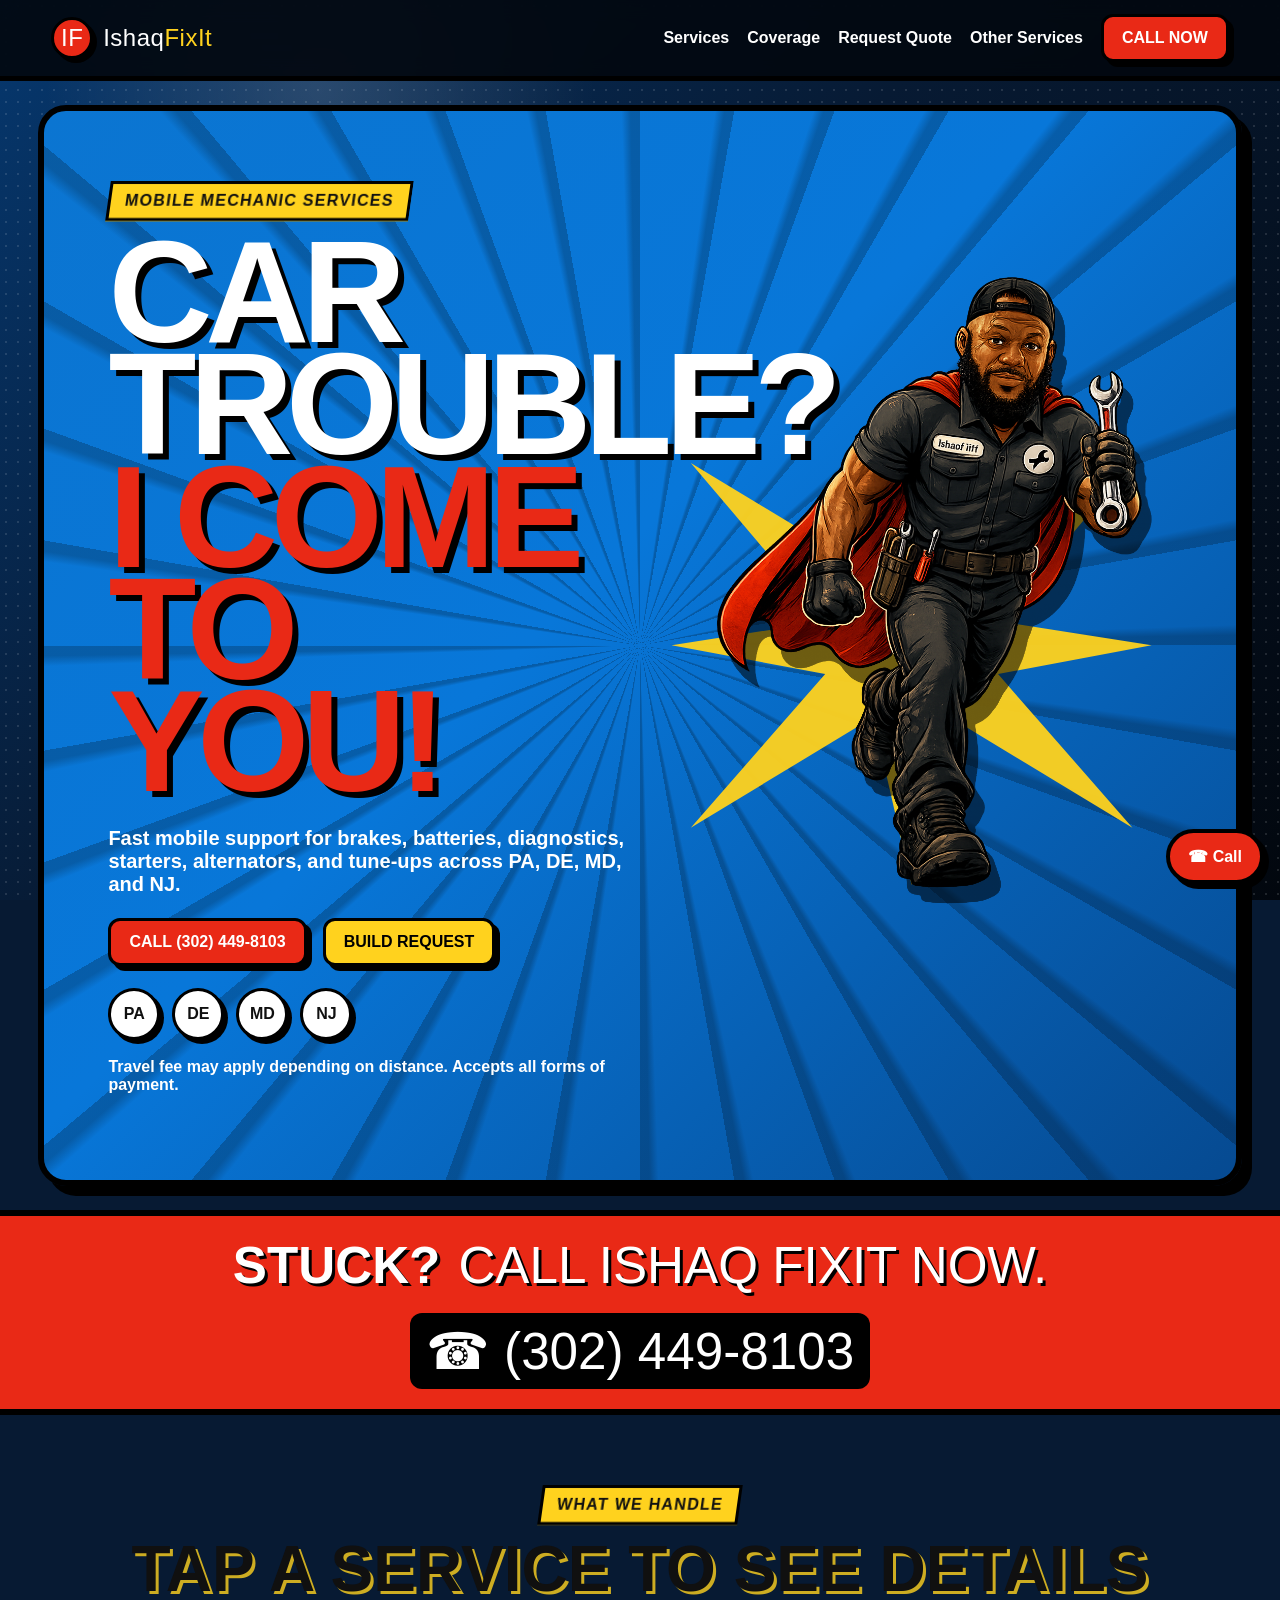
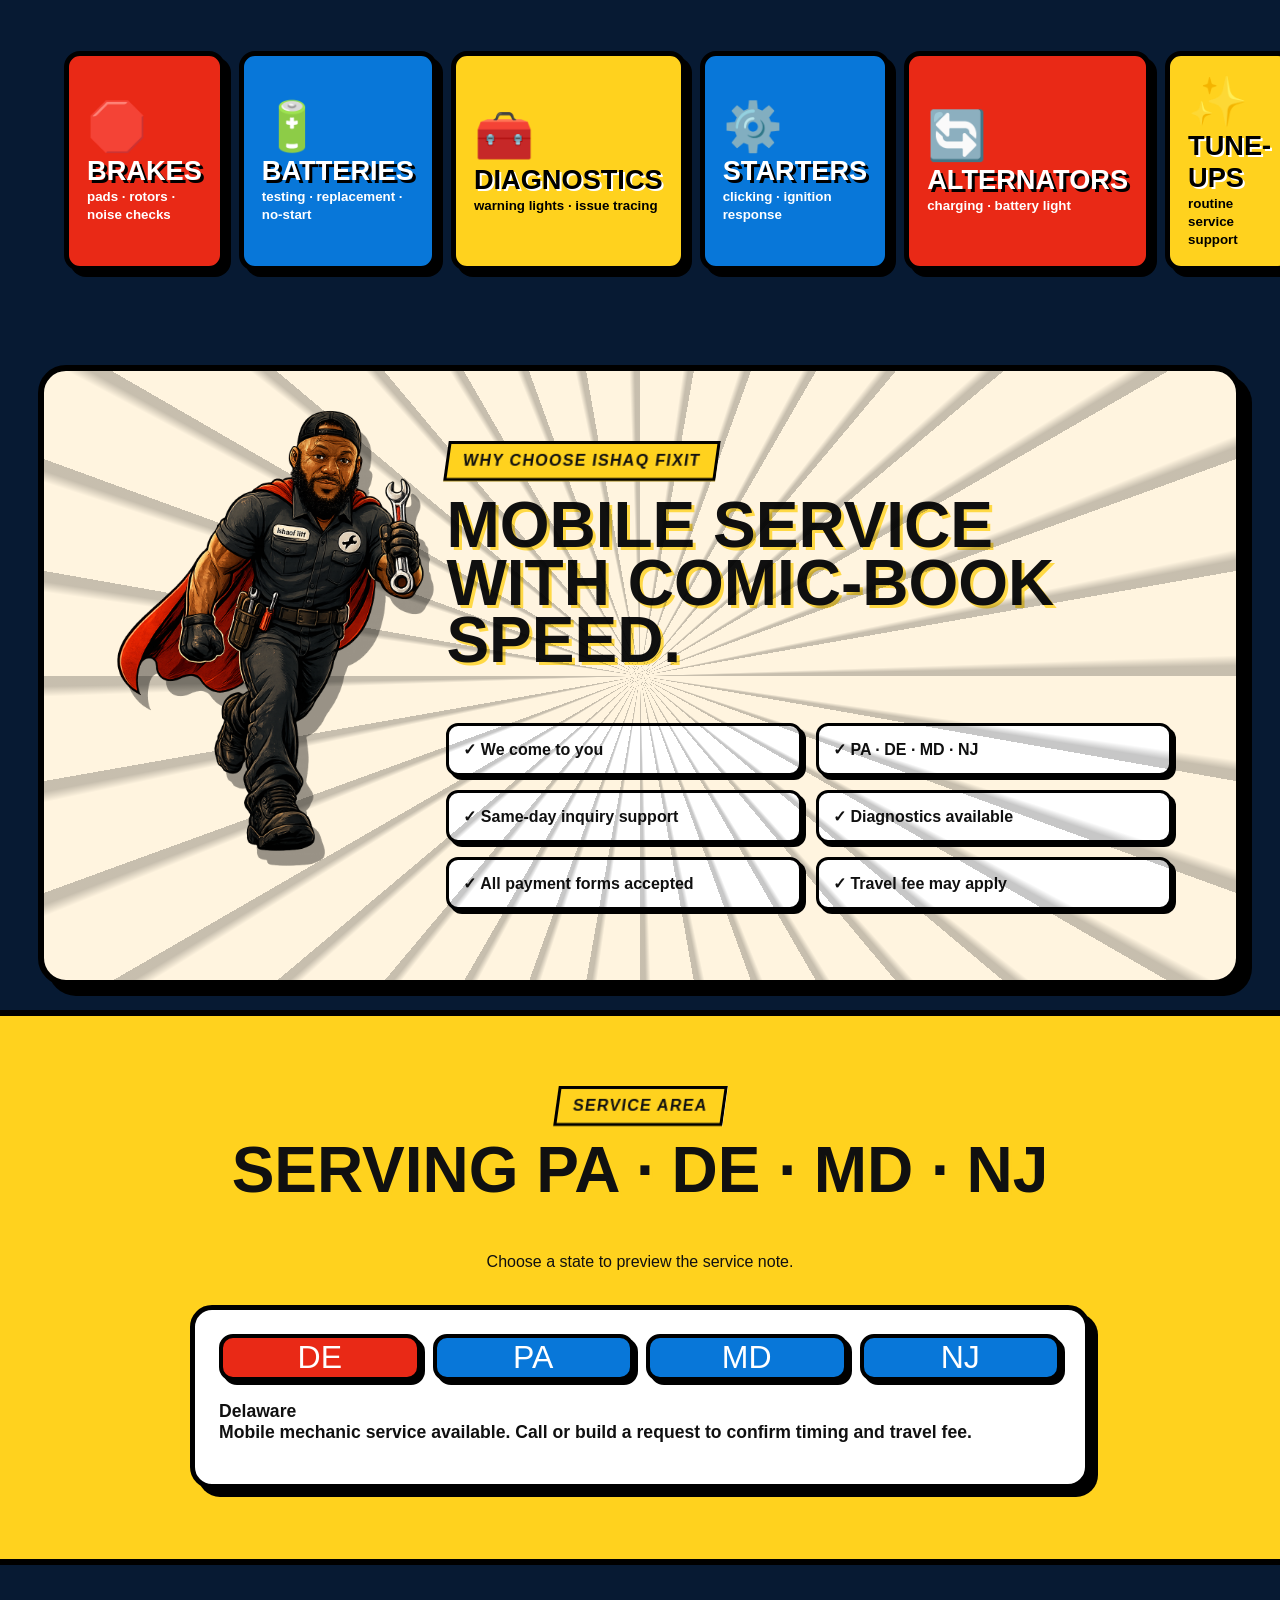
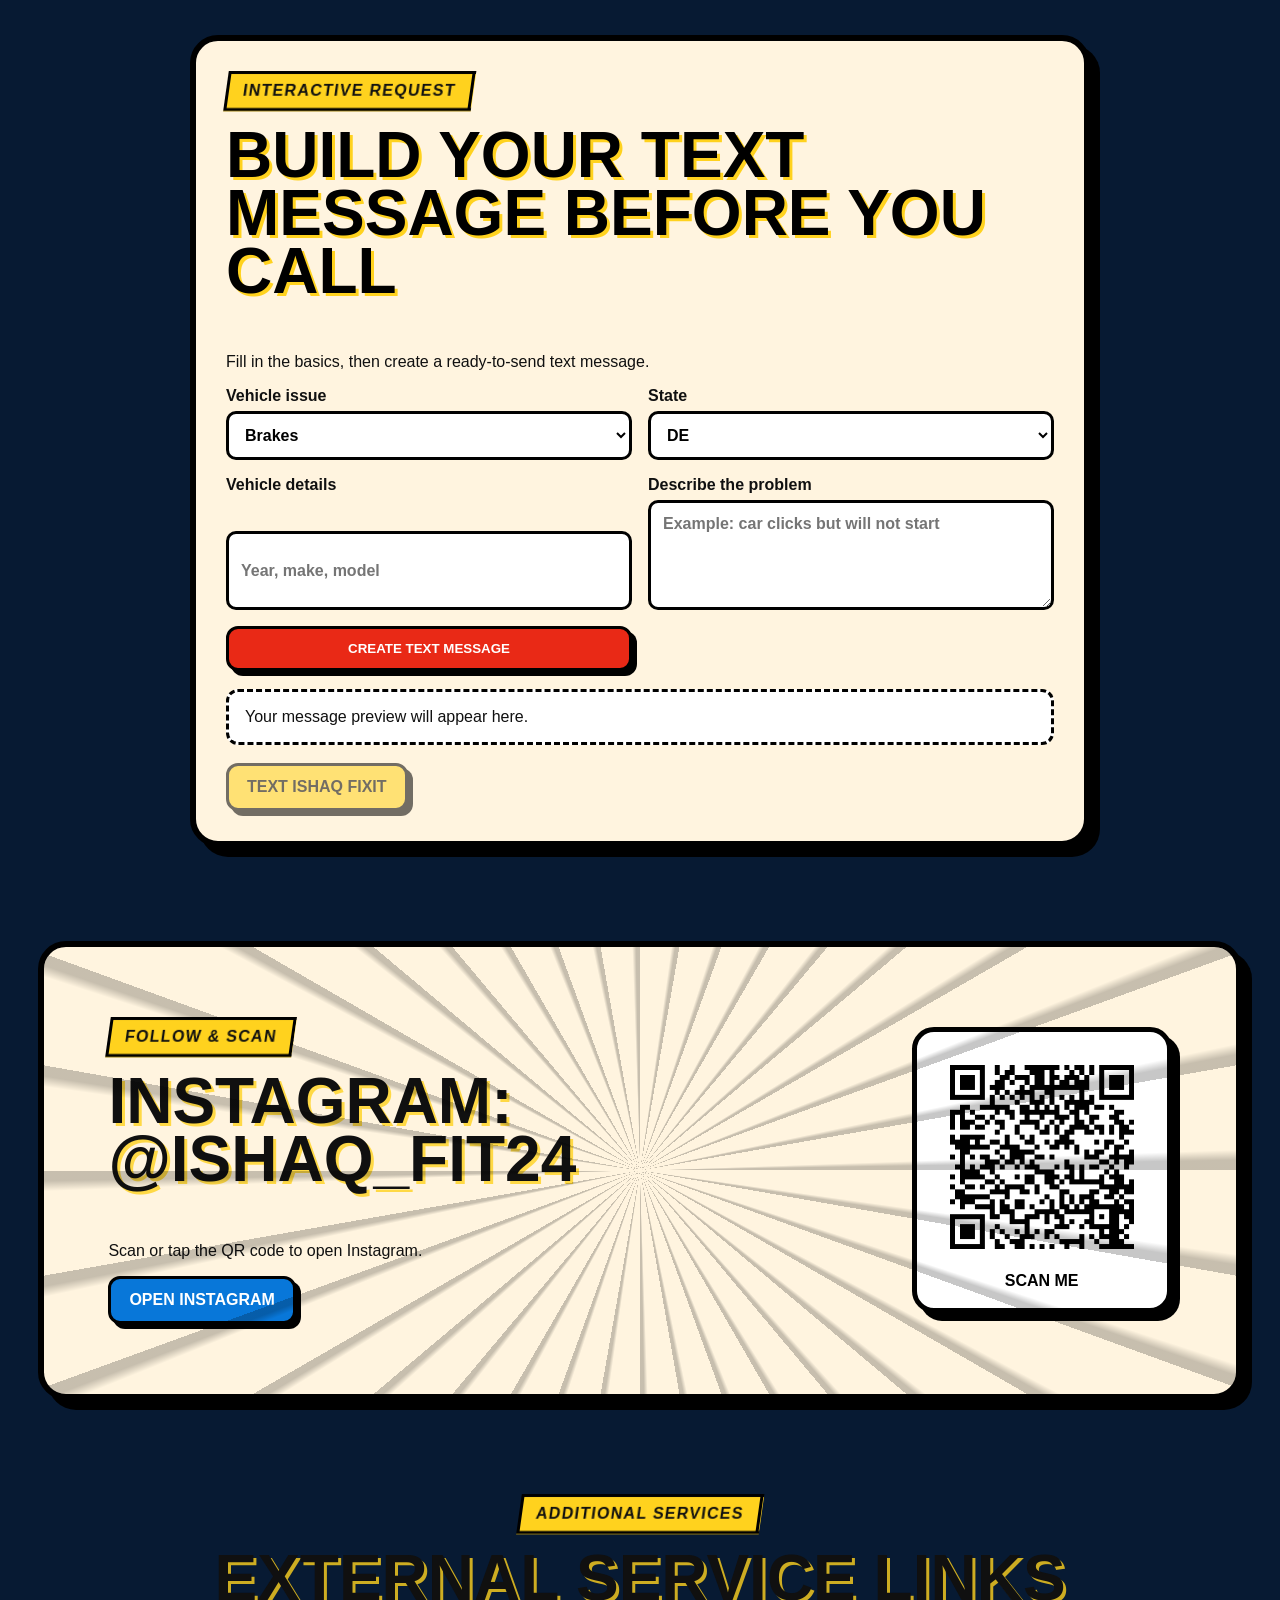
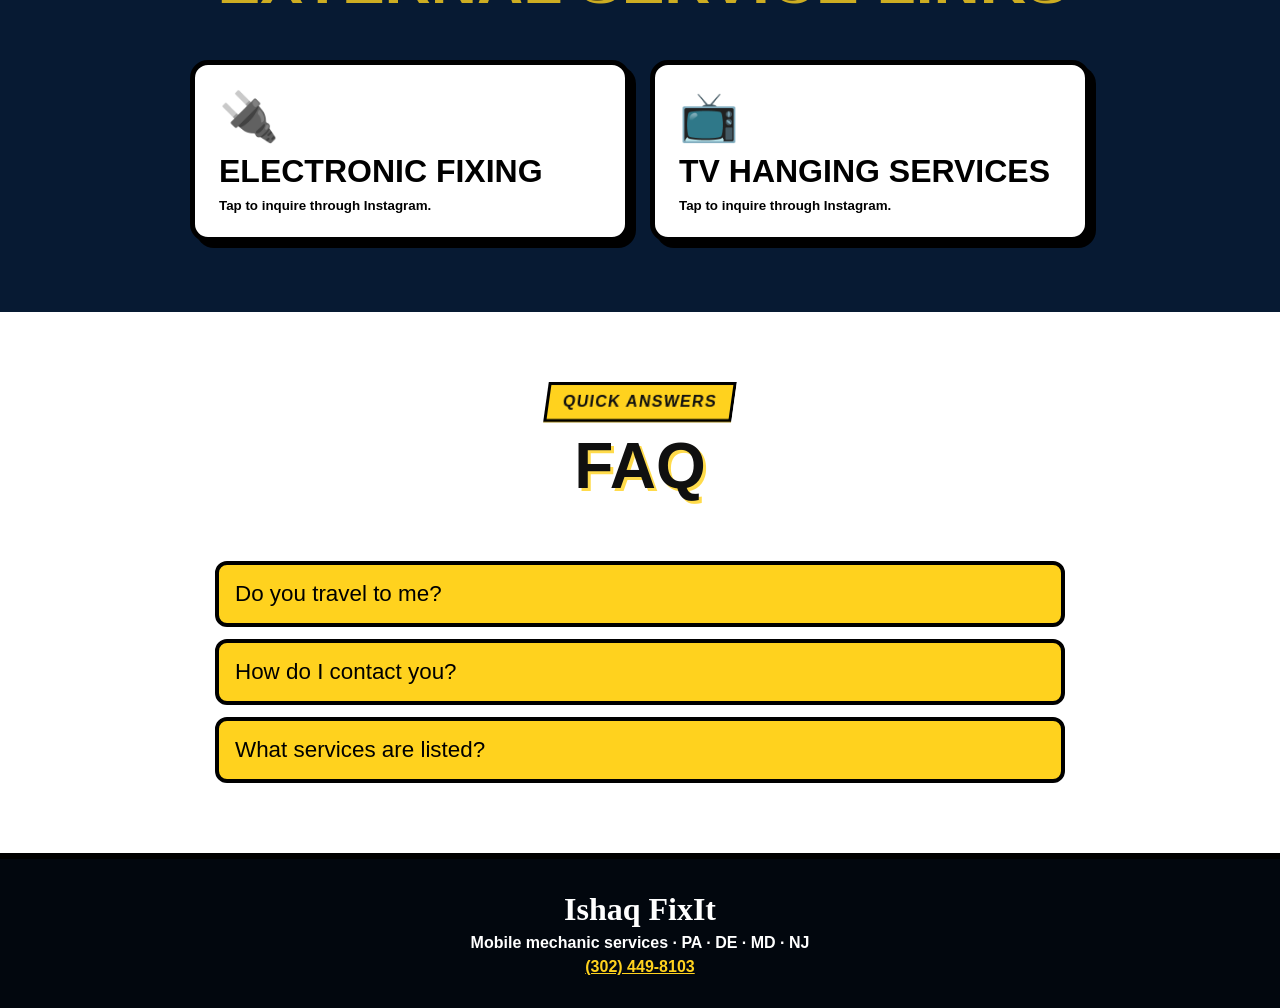
==== index.html @ b90e4194 "Add website files" ====
<!DOCTYPE html>
<html lang="en">
<head>
  <meta charset="UTF-8" />
  <meta name="viewport" content="width=device-width, initial-scale=1.0" />
  <title>Ishaq FixIt | Mobile Mechanic Services</title>
  <meta name="description" content="Ishaq FixIt mobile mechanic services for brakes, batteries, diagnostics, starters, alternators, and tune-ups across PA, DE, MD, and NJ." />
  <link rel="stylesheet" href="styles.css" />
</head>
<body>
  <header class="site-header">
    <a class="brand" href="#home" aria-label="Ishaq FixIt home">
      <span class="brand-mark">IF</span>
      <span>Ishaq<span>FixIt</span></span>
    </a>
    <button class="menu-toggle" aria-label="Open menu" aria-expanded="false">☰</button>
    <nav class="site-nav" aria-label="Primary navigation">
      <a href="#services">Services</a>
      <a href="#coverage">Coverage</a>
      <a href="#request">Request Quote</a>
      <a href="#other-services">Other Services</a>
      <a class="nav-call" href="tel:+13024498103">Call Now</a>
    </nav>
  </header>

  <main id="home">
    <section class="hero section-pop">
      <div class="hero-copy">
        <p class="eyebrow">Mobile Mechanic Services</p>
        <h1><span>Car Trouble?</span><strong>I Come To You!</strong></h1>
        <p class="hero-text">Fast mobile support for brakes, batteries, diagnostics, starters, alternators, and tune-ups across PA, DE, MD, and NJ.</p>
        <div class="hero-actions">
          <a class="btn btn-red" href="tel:+13024498103">Call (302) 449-8103</a>
          <a class="btn btn-yellow" href="#request">Build Request</a>
        </div>
        <div class="hero-tags" aria-label="Service states">
          <span>PA</span><span>DE</span><span>MD</span><span>NJ</span>
        </div>
        <p class="fine-print">Travel fee may apply depending on distance. Accepts all forms of payment.</p>
      </div>
      <div class="hero-art" aria-label="Comic style mobile mechanic character">
        <div class="burst"></div>
        <img src="assets/character.png" alt="Comic style mobile mechanic character holding a wrench" />
      </div>
    </section>

    <section class="emergency-strip" aria-label="Emergency contact">
      <strong>Stuck?</strong>
      <span>Call Ishaq FixIt now.</span>
      <a href="tel:+13024498103">☎ (302) 449-8103</a>
    </section>

    <section id="services" class="section services-section">
      <div class="section-heading">
        <p class="eyebrow">What we handle</p>
        <h2>Tap a service to see details</h2>
      </div>
      <div class="service-grid">
        <button class="service-card red" data-service="Brakes"><span>🛑</span><strong>Brakes</strong><small>pads · rotors · noise checks</small></button>
        <button class="service-card blue" data-service="Batteries"><span>🔋</span><strong>Batteries</strong><small>testing · replacement · no-start</small></button>
        <button class="service-card yellow" data-service="Diagnostics"><span>🧰</span><strong>Diagnostics</strong><small>warning lights · issue tracing</small></button>
        <button class="service-card blue" data-service="Starters"><span>⚙️</span><strong>Starters</strong><small>clicking · ignition response</small></button>
        <button class="service-card red" data-service="Alternators"><span>🔄</span><strong>Alternators</strong><small>charging · battery light</small></button>
        <button class="service-card yellow" data-service="Tune-ups"><span>✨</span><strong>Tune-Ups</strong><small>routine service support</small></button>
      </div>
    </section>

    <section class="why section-pop">
      <img src="assets/character.png" alt="Ishaq FixIt superhero mechanic" />
      <div>
        <p class="eyebrow">Why choose Ishaq FixIt</p>
        <h2>Mobile service with comic-book speed.</h2>
        <div class="benefit-grid">
          <span>✓ We come to you</span>
          <span>✓ PA · DE · MD · NJ</span>
          <span>✓ Same-day inquiry support</span>
          <span>✓ Diagnostics available</span>
          <span>✓ All payment forms accepted</span>
          <span>✓ Travel fee may apply</span>
        </div>
      </div>
    </section>

    <section id="coverage" class="section coverage-section">
      <div class="section-heading">
        <p class="eyebrow">Service area</p>
        <h2>Serving PA · DE · MD · NJ</h2>
        <p>Choose a state to preview the service note.</p>
      </div>
      <div class="state-panel">
        <div class="state-buttons" role="tablist" aria-label="Service state selector">
          <button class="state-btn active" data-state="DE">DE</button>
          <button class="state-btn" data-state="PA">PA</button>
          <button class="state-btn" data-state="MD">MD</button>
          <button class="state-btn" data-state="NJ">NJ</button>
        </div>
        <div class="state-note" aria-live="polite">
          <strong>Delaware</strong>
          <p>Mobile mechanic service available. Call or build a request to confirm timing and travel fee.</p>
        </div>
      </div>
    </section>

    <section id="request" class="section request-section">
      <div class="request-card">
        <div>
          <p class="eyebrow">Interactive request</p>
          <h2>Build your text message before you call</h2>
          <p>Fill in the basics, then create a ready-to-send text message.</p>
        </div>
        <form id="requestForm">
          <label>Vehicle issue
            <select id="issue">
              <option>Brakes</option><option>Battery</option><option>Diagnostics</option><option>Starter</option><option>Alternator</option><option>Tune-up</option><option>Other</option>
            </select>
          </label>
          <label>State
            <select id="state"><option>DE</option><option>PA</option><option>MD</option><option>NJ</option></select>
          </label>
          <label>Vehicle details
            <input id="vehicle" placeholder="Year, make, model" />
          </label>
          <label>Describe the problem
            <textarea id="problem" placeholder="Example: car clicks but will not start"></textarea>
          </label>
          <button class="btn btn-red" type="submit">Create Text Message</button>
        </form>
        <div class="message-preview" id="messagePreview">Your message preview will appear here.</div>
        <a class="btn btn-yellow disabled" id="smsLink" href="#" aria-disabled="true">Text Ishaq FixIt</a>
      </div>
    </section>

    <section class="qr-section section-pop">
      <div>
        <p class="eyebrow">Follow & scan</p>
        <h2>Instagram: @ishaq_fit24</h2>
        <p>Scan or tap the QR code to open Instagram.</p>
        <a class="btn btn-blue" href="https://www.instagram.com/ishaq_fit24/" target="_blank" rel="noopener">Open Instagram</a>
      </div>
      <a class="qr-card" href="https://www.instagram.com/ishaq_fit24/" target="_blank" rel="noopener" aria-label="Open Ishaq FixIt Instagram">
        <img src="assets/instagram-qr.png" alt="QR code linking to Instagram @ishaq_fit24" />
        <strong>SCAN ME</strong>
      </a>
    </section>

    <section id="other-services" class="section other-section">
      <div class="section-heading">
        <p class="eyebrow">Additional services</p>
        <h2>External service links</h2>
      </div>
      <div class="other-grid">
        <a href="https://www.instagram.com/ishaq_fit24/" target="_blank" rel="noopener"><span>🔌</span><strong>Electronic Fixing</strong><small>Tap to inquire through Instagram.</small></a>
        <a href="https://www.instagram.com/ishaq_fit24/" target="_blank" rel="noopener"><span>📺</span><strong>TV Hanging Services</strong><small>Tap to inquire through Instagram.</small></a>
      </div>
    </section>

    <section class="section faq-section">
      <div class="section-heading"><p class="eyebrow">Quick answers</p><h2>FAQ</h2></div>
      <div class="faq-list">
        <button class="faq-q">Do you travel to me?</button><div class="faq-a">Yes. Mobile service is available for PA, DE, MD, and NJ. Travel fees may apply.</div>
        <button class="faq-q">How do I contact you?</button><div class="faq-a">Call or text <a href="tel:+13024498103">(302) 449-8103</a>, or scan the QR code for Instagram.</div>
        <button class="faq-q">What services are listed?</button><div class="faq-a">Brakes, batteries, diagnostics, starters, alternators, and tune-ups.</div>
      </div>
    </section>
  </main>

  <footer class="site-footer">
    <strong>Ishaq FixIt</strong>
    <span>Mobile mechanic services · PA · DE · MD · NJ</span>
    <a href="tel:+13024498103">(302) 449-8103</a>
  </footer>

  <dialog id="serviceDialog">
    <button class="dialog-close" aria-label="Close service details">×</button>
    <h3 id="dialogTitle">Service</h3>
    <p id="dialogText"></p>
    <a class="btn btn-red" href="tel:+13024498103">Call for Service</a>
  </dialog>

  <a class="floating-call" href="tel:+13024498103" aria-label="Call Ishaq FixIt">☎ Call</a>
  <script src="script.js"></script>
</body>
</html>
---- styles.css ----
:root{--red:#e92916;--yellow:#ffd21e;--blue:#0877d9;--navy:#071a33;--ink:#101010;--cream:#fff4df;--white:#fff}*{box-sizing:border-box}html{scroll-behavior:smooth}body{margin:0;font-family:Impact,Haettenschweiler,'Arial Narrow Bold',Arial,sans-serif;background:var(--navy);color:var(--ink);overflow-x:hidden}body::before{content:"";position:fixed;inset:0;z-index:-2;background:radial-gradient(circle at 25% 10%,rgba(255,255,255,.14),transparent 22%),linear-gradient(135deg,#06386f,#071a33 45%,#02070e)}body::after{content:"";position:fixed;inset:0;z-index:-1;opacity:.12;background-image:radial-gradient(#fff 1px,transparent 1px);background-size:12px 12px}.site-header{position:sticky;top:0;z-index:20;display:flex;align-items:center;justify-content:space-between;padding:14px clamp(16px,4vw,60px);background:rgba(3,8,16,.92);backdrop-filter:blur(10px);border-bottom:5px solid #000}.brand{display:flex;align-items:center;gap:10px;color:#fff;text-decoration:none;font-size:1.5rem;letter-spacing:.5px}.brand span span{color:var(--yellow)}.brand-mark{display:grid;place-items:center;width:42px;height:42px;background:var(--red);border:3px solid #000;border-radius:50%;box-shadow:4px 4px 0 #000}.site-nav{display:flex;align-items:center;gap:18px}.site-nav a{color:#fff;text-decoration:none;font-family:Arial,sans-serif;font-weight:800}.nav-call,.btn{display:inline-flex;align-items:center;justify-content:center;border:3px solid #000;box-shadow:5px 5px 0 #000;border-radius:12px;padding:12px 18px;text-decoration:none;font-family:Arial,sans-serif;font-weight:900;text-transform:uppercase;transition:.2s ease;cursor:pointer}.nav-call,.btn-red{background:var(--red);color:#fff}.btn-yellow{background:var(--yellow);color:#000}.btn-blue{background:var(--blue);color:#fff}.btn:hover,.nav-call:hover,.service-card:hover,.other-grid a:hover{transform:translate(-2px,-2px);box-shadow:8px 8px 0 #000}.menu-toggle{display:none;background:var(--yellow);border:3px solid #000;border-radius:8px;font-size:1.6rem}.section,.section-pop{padding:70px clamp(16px,5vw,80px)}.section-pop{margin:24px clamp(12px,3vw,40px);border:6px solid #000;border-radius:28px;box-shadow:10px 10px 0 #000;background:var(--cream);position:relative;overflow:hidden}.hero{display:grid;grid-template-columns:minmax(0,1fr) minmax(300px,520px);gap:20px;align-items:center;background:linear-gradient(135deg,#0b75d1 0%,#0877d9 45%,#064a91 100%);min-height:680px}.hero::before,.section-pop::before{content:"";position:absolute;inset:-40%;background:repeating-conic-gradient(from 0deg,#0000 0 8deg,rgba(0,0,0,.22) 9deg 10deg);z-index:0}.hero>*{position:relative;z-index:1}.eyebrow{font-family:Arial,sans-serif;font-weight:900;text-transform:uppercase;letter-spacing:.08em;background:var(--yellow);display:inline-block;padding:8px 14px;border:3px solid #000;transform:skew(-8deg)}h1,h2,h3,p{margin-top:0}h1{font-size:clamp(4rem,12vw,9rem);line-height:.78;color:#fff;text-shadow:6px 6px 0 #000;letter-spacing:-.05em;text-transform:uppercase;margin-bottom:28px}h1 span{display:block}h1 strong{display:block;color:var(--red)}h2{font-size:clamp(2.2rem,5vw,4.2rem);line-height:.9;text-transform:uppercase;color:#fff;text-shadow:4px 4px 0 #000}.section:not(.request-section) h2,.why h2,.qr-section h2{color:var(--ink);text-shadow:3px 3px 0 rgba(255,210,30,.8)}.hero-text{font-family:Arial,sans-serif;font-size:1.25rem;font-weight:800;max-width:650px;color:#fff}.hero-actions{display:flex;gap:16px;flex-wrap:wrap;margin:22px 0}.hero-tags{display:flex;gap:12px;margin:18px 0}.hero-tags span{background:#fff;border:3px solid #000;border-radius:50%;width:52px;height:52px;display:grid;place-items:center;font-family:Arial,sans-serif;font-weight:900;box-shadow:4px 4px 0 #000}.fine-print{font-family:Arial,sans-serif;font-weight:700;color:#fff}.hero-art{position:relative;display:grid;place-items:center;min-height:580px}.hero-art img{max-width:min(600px,115%);width:100%;filter:drop-shadow(10px 16px 0 rgba(0,0,0,.55));animation:floaty 4s ease-in-out infinite}.burst{position:absolute;width:480px;height:480px;background:var(--yellow);clip-path:polygon(50% 0,58% 35%,96% 12%,68% 45%,100% 50%,68% 56%,96% 88%,58% 65%,50% 100%,42% 65%,4% 88%,32% 56%,0 50%,32% 45%,4% 12%,42% 35%);opacity:.95}.emergency-strip{display:flex;align-items:center;justify-content:center;gap:18px;flex-wrap:wrap;background:var(--red);color:#fff;border-block:6px solid #000;padding:20px;font-size:clamp(1.6rem,4vw,3.5rem);text-transform:uppercase;text-shadow:3px 3px 0 #000}.emergency-strip a{color:#fff;background:#000;padding:8px 16px;border-radius:12px;text-decoration:none}.section-heading{text-align:center;margin-bottom:34px}.section-heading p{font-family:Arial,sans-serif}.service-grid{display:grid;grid-template-columns:repeat(6,1fr);gap:14px}.service-card{min-height:190px;border:5px solid #000;box-shadow:6px 6px 0 #000;border-radius:16px;padding:18px;color:#fff;text-align:left;cursor:pointer;transition:.2s ease;font:inherit}.service-card span{font-size:3rem;display:block}.service-card strong{display:block;font-size:1.7rem;text-transform:uppercase;text-shadow:3px 3px 0 #000}.service-card small{font-family:Arial,sans-serif;font-weight:900}.service-card.red{background:var(--red)}.service-card.blue{background:var(--blue)}.service-card.yellow{background:var(--yellow);color:#000}.service-card.yellow strong{text-shadow:2px 2px 0 #fff}.why{display:grid;grid-template-columns:300px 1fr;align-items:center;gap:38px}.why img{width:100%;filter:drop-shadow(8px 12px 0 rgba(0,0,0,.4));transform:scale(1.25)}.benefit-grid{display:grid;grid-template-columns:repeat(2,1fr);gap:14px;font-family:Arial,sans-serif;font-weight:900}.benefit-grid span{background:#fff;border:3px solid #000;border-radius:12px;padding:14px;box-shadow:4px 4px 0 #000}.coverage-section{background:var(--yellow);border-block:6px solid #000}.state-panel{max-width:900px;margin:auto;background:#fff;border:5px solid #000;border-radius:22px;box-shadow:8px 8px 0 #000;padding:24px}.state-buttons{display:grid;grid-template-columns:repeat(4,1fr);gap:12px}.state-btn{font:inherit;font-size:2rem;border:4px solid #000;border-radius:14px;background:var(--blue);color:#fff;box-shadow:4px 4px 0 #000;cursor:pointer}.state-btn.active{background:var(--red)}.state-note{margin-top:20px;font-family:Arial,sans-serif;font-size:1.1rem;font-weight:800}.request-section{background:#071a33}.request-card{max-width:900px;margin:auto;background:var(--cream);border:6px solid #000;border-radius:28px;box-shadow:10px 10px 0 #000;padding:30px}.request-card h2{color:#000;text-shadow:3px 3px 0 var(--yellow)}form{display:grid;grid-template-columns:1fr 1fr;gap:16px;font-family:Arial,sans-serif;font-weight:900}label{display:grid;gap:6px}input,select,textarea{width:100%;border:3px solid #000;border-radius:10px;padding:12px;font:inherit;background:#fff}textarea{grid-column:1/-1;min-height:110px}.message-preview{font-family:Arial,sans-serif;background:#fff;border:3px dashed #000;border-radius:12px;padding:16px;margin:18px 0;white-space:pre-wrap}.disabled{opacity:.55;pointer-events:none}.qr-section{display:grid;grid-template-columns:1fr 260px;gap:28px;align-items:center}.qr-card{display:grid;place-items:center;gap:8px;background:#fff;border:5px solid #000;border-radius:22px;box-shadow:8px 8px 0 #000;padding:18px;color:#000;text-decoration:none;font-family:Arial,sans-serif;font-weight:900}.qr-card img{width:100%;max-width:220px}.other-grid{display:grid;grid-template-columns:repeat(2,1fr);gap:20px;max-width:900px;margin:auto}.other-grid a{display:grid;gap:8px;background:#fff;color:#000;text-decoration:none;border:5px solid #000;border-radius:18px;box-shadow:6px 6px 0 #000;padding:24px;transition:.2s ease}.other-grid span{font-size:3rem}.other-grid strong{font-size:2rem;text-transform:uppercase}.other-grid small{font-family:Arial,sans-serif;font-weight:900}.faq-section{background:#fff}.faq-list{max-width:850px;margin:auto}.faq-q{width:100%;text-align:left;background:var(--yellow);border:4px solid #000;border-radius:12px;padding:16px;font:inherit;font-size:1.4rem;margin-top:12px;cursor:pointer}.faq-a{display:none;font-family:Arial,sans-serif;font-weight:800;border:3px solid #000;border-top:0;border-radius:0 0 12px 12px;padding:16px;background:#fff}.faq-a.open{display:block}.site-footer{display:grid;gap:6px;text-align:center;background:#02070e;color:#fff;border-top:6px solid #000;padding:32px;font-family:Arial,sans-serif;font-weight:900}.site-footer strong{font-size:2rem;font-family:Impact}.site-footer a{color:var(--yellow)}dialog{border:6px solid #000;border-radius:24px;box-shadow:10px 10px 0 #000;max-width:560px;padding:28px;background:var(--cream)}dialog::backdrop{background:rgba(0,0,0,.7)}.dialog-close{position:absolute;right:12px;top:10px;border:3px solid #000;border-radius:50%;background:var(--red);color:#fff;font-size:1.4rem;font-weight:900;cursor:pointer}.floating-call{position:fixed;right:16px;bottom:16px;z-index:30;background:var(--red);color:#fff;text-decoration:none;border:4px solid #000;border-radius:999px;box-shadow:5px 5px 0 #000;padding:14px 18px;font-family:Arial,sans-serif;font-weight:900}@keyframes floaty{0%,100%{transform:translateY(0)}50%{transform:translateY(-14px)}}@media(max-width:980px){.menu-toggle{display:block}.site-nav{position:absolute;left:0;right:0;top:74px;display:none;flex-direction:column;background:#02070e;padding:20px;border-bottom:5px solid #000}.site-nav.open{display:flex}.hero,.why,.qr-section{grid-template-columns:1fr}.hero{min-height:auto}.hero-art{min-height:420px}.service-grid{grid-template-columns:repeat(2,1fr)}.why img{max-width:260px;margin:auto;transform:none}.benefit-grid,form,.other-grid{grid-template-columns:1fr}.state-buttons{grid-template-columns:repeat(2,1fr)}}@media(max-width:560px){h1{font-size:4rem}.service-grid{grid-template-columns:1fr}.section,.section-pop{padding:44px 16px}.section-pop{margin:14px}.hero-art{min-height:320px}.emergency-strip{font-size:1.5rem}.qr-card{max-width:260px;margin:auto}}
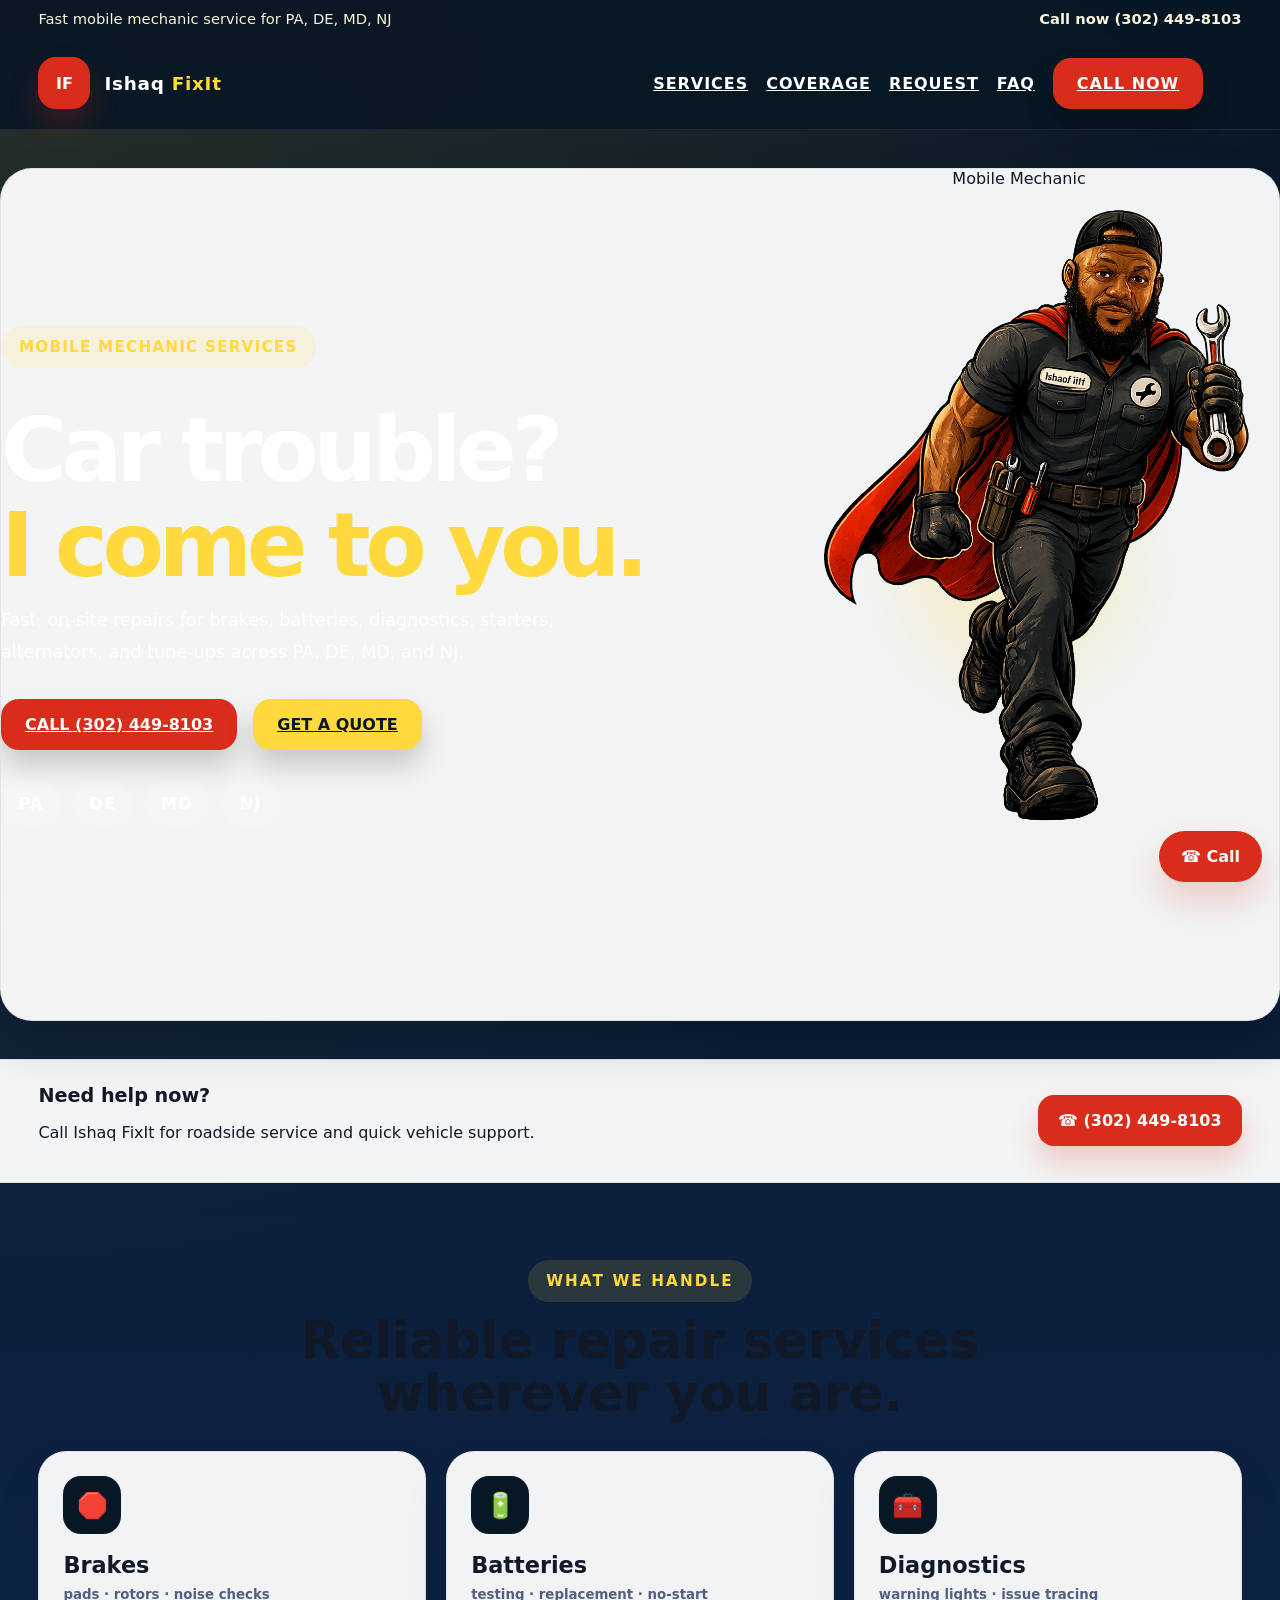
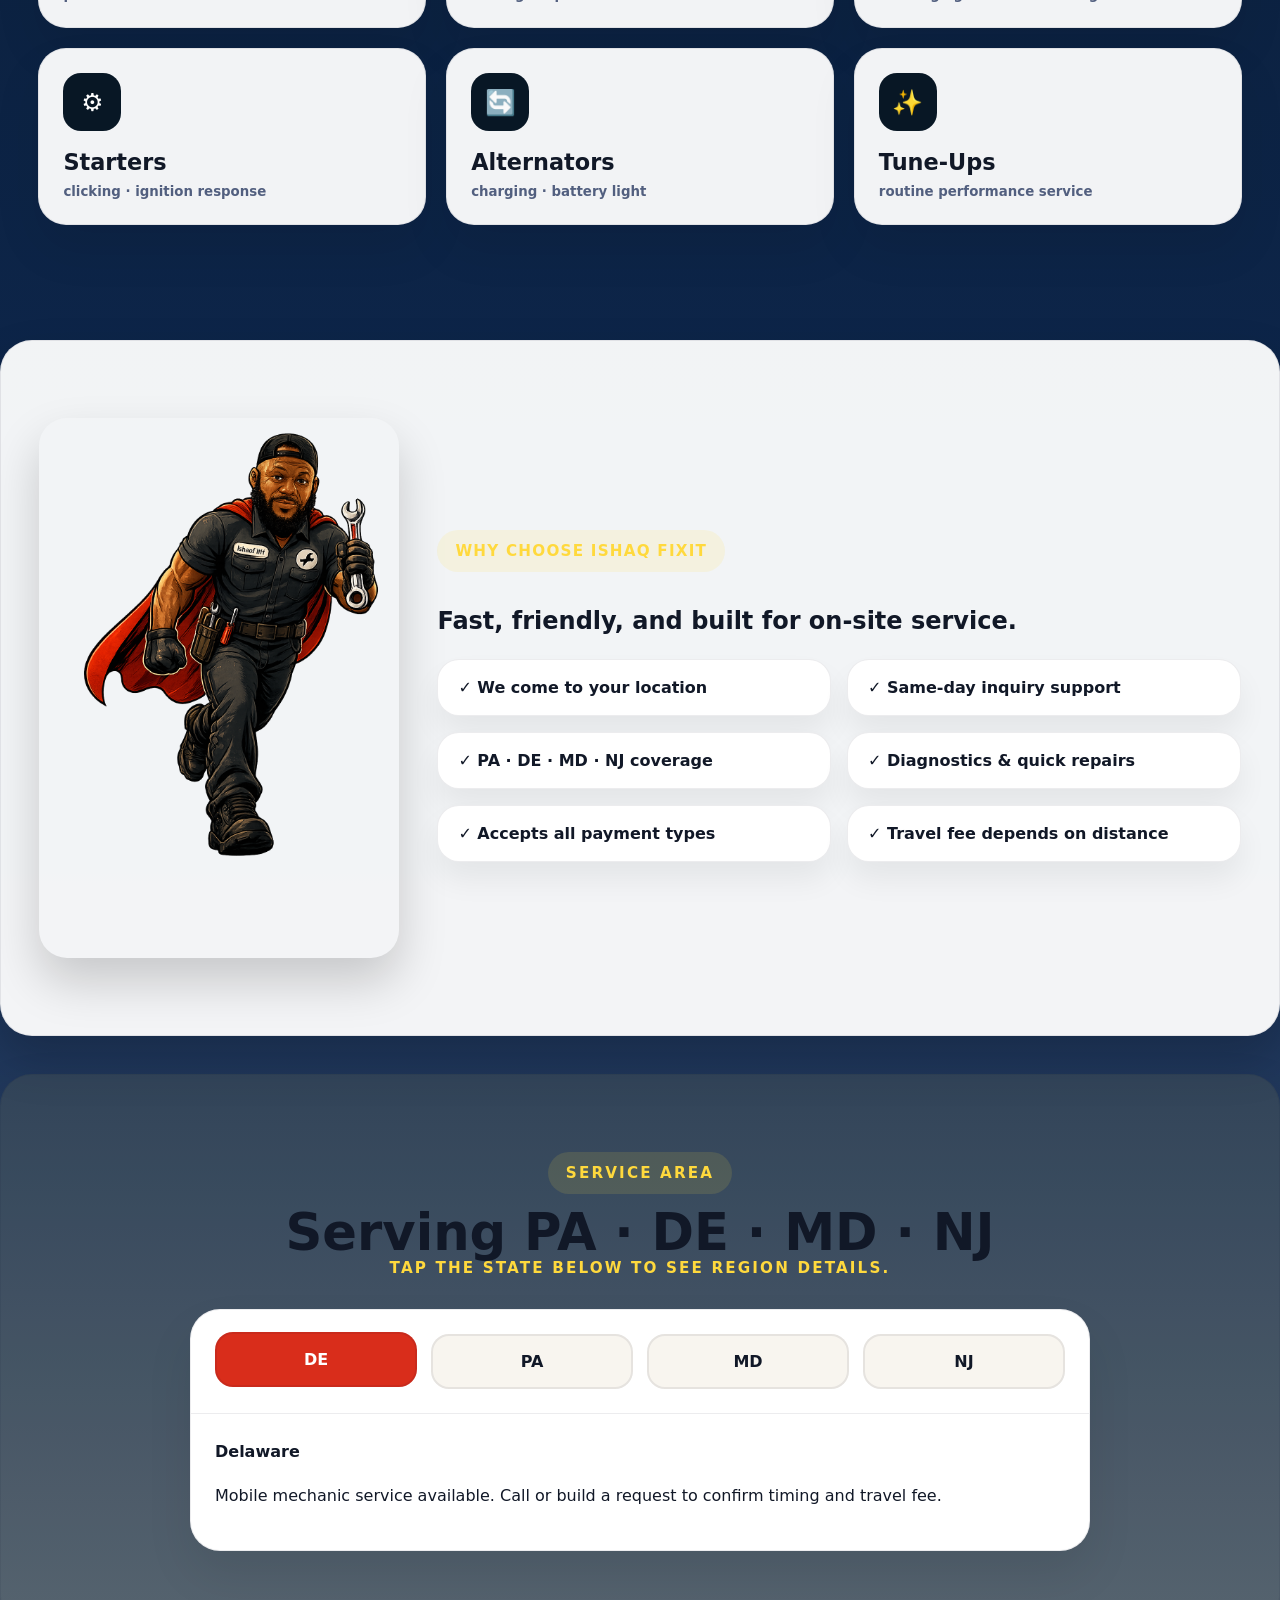
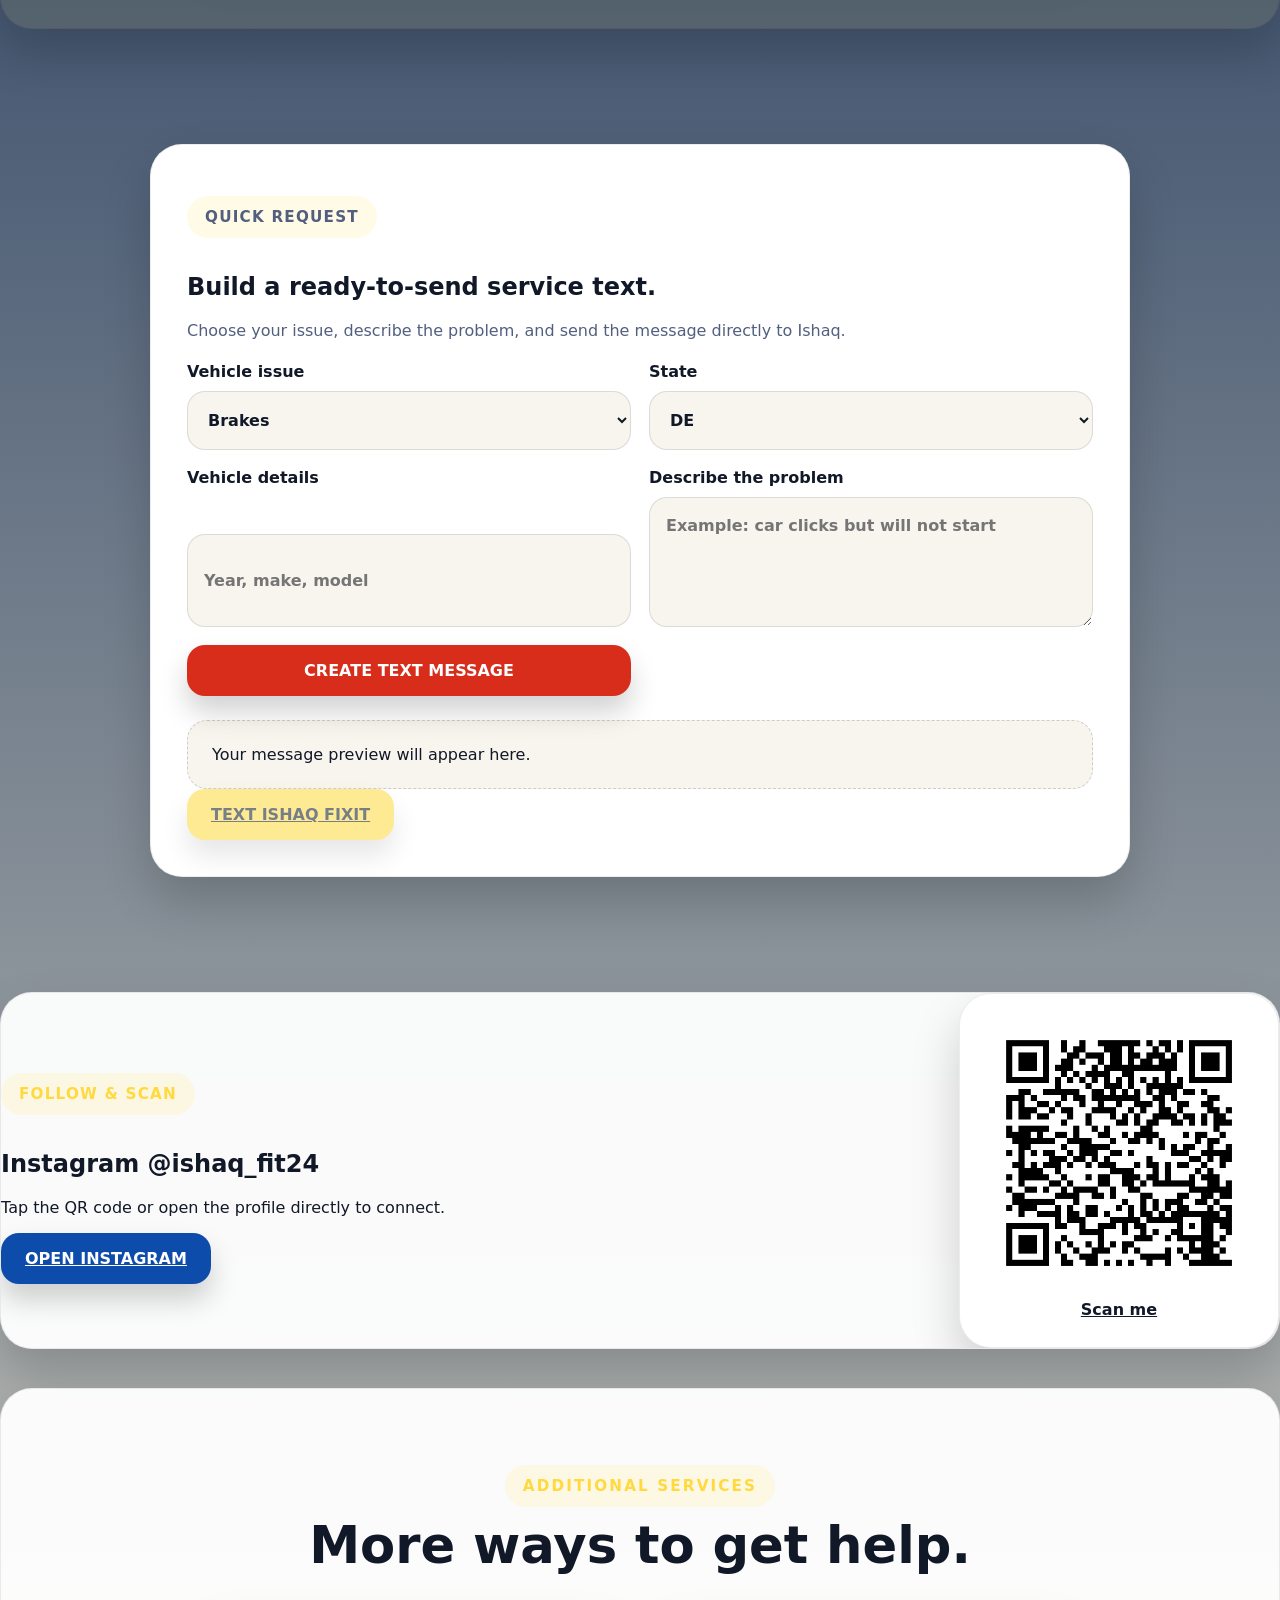
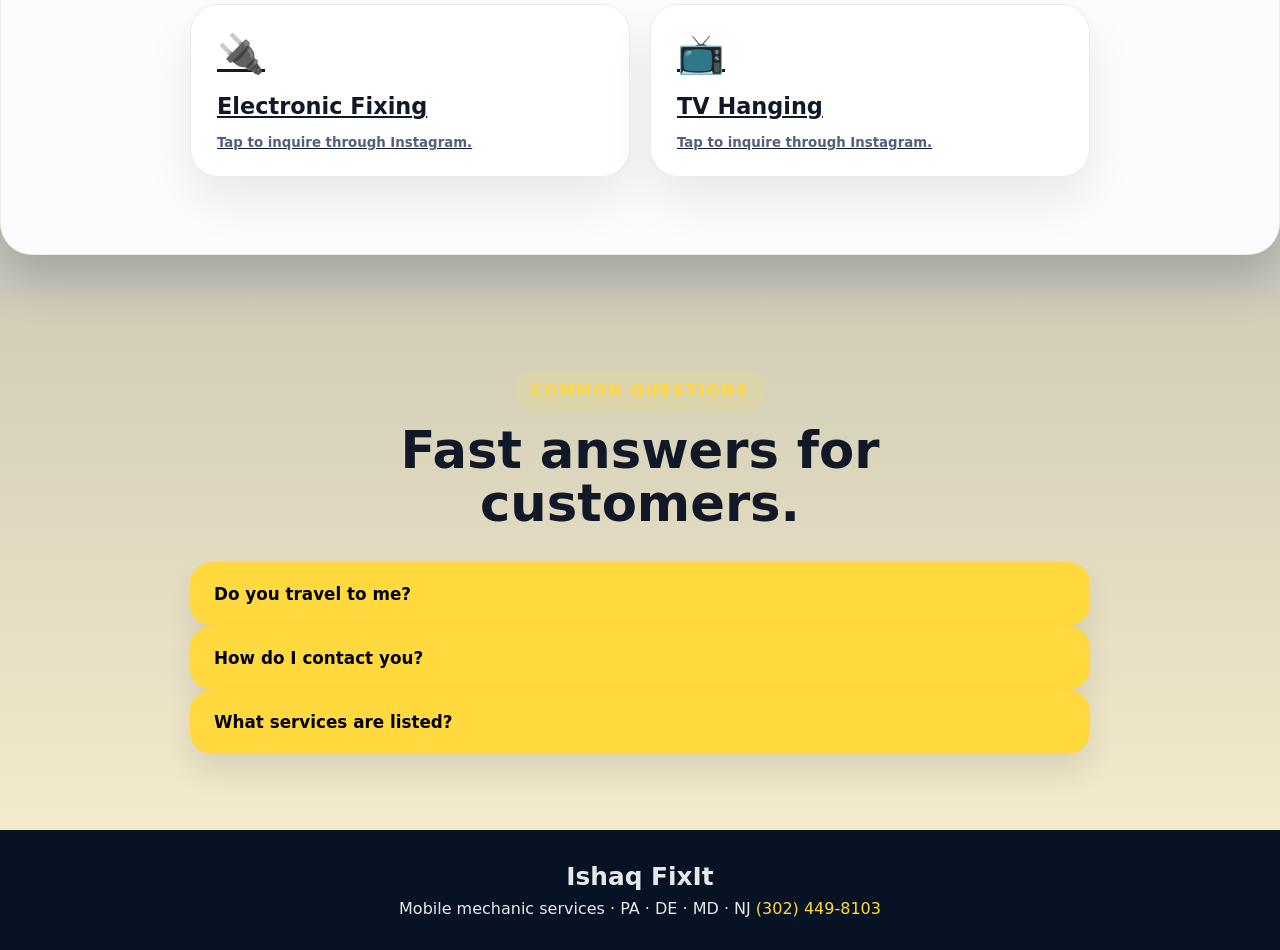
==== commit 383dd429: "Redesign site with cleaner layout and updated visual style" ====
--- a/index.html
+++ b/index.html
@@ -3,57 +3,67 @@
 <head>
   <meta charset="UTF-8" />
   <meta name="viewport" content="width=device-width, initial-scale=1.0" />
-  <title>Ishaq FixIt | Mobile Mechanic Services</title>
+  <title>Ishaq FixIt | Mobile Mobile Mechanic</title>
   <meta name="description" content="Ishaq FixIt mobile mechanic services for brakes, batteries, diagnostics, starters, alternators, and tune-ups across PA, DE, MD, and NJ." />
   <link rel="stylesheet" href="styles.css" />
 </head>
 <body>
   <header class="site-header">
-    <a class="brand" href="#home" aria-label="Ishaq FixIt home">
-      <span class="brand-mark">IF</span>
-      <span>Ishaq<span>FixIt</span></span>
-    </a>
-    <button class="menu-toggle" aria-label="Open menu" aria-expanded="false">☰</button>
-    <nav class="site-nav" aria-label="Primary navigation">
-      <a href="#services">Services</a>
-      <a href="#coverage">Coverage</a>
-      <a href="#request">Request Quote</a>
-      <a href="#other-services">Other Services</a>
-      <a class="nav-call" href="tel:+13024498103">Call Now</a>
-    </nav>
+    <div class="top-bar">
+      <div>Fast mobile mechanic service for PA, DE, MD, NJ</div>
+      <a href="tel:+13024498103">Call now (302) 449-8103</a>
+    </div>
+    <div class="brand-row">
+      <a class="brand" href="#home">
+        <div class="brand-mark">IF</div>
+        <div class="brand-name">Ishaq <span>FixIt</span></div>
+      </a>
+      <button class="menu-toggle" aria-label="Open menu" aria-expanded="false">Menu</button>
+      <nav class="site-nav" aria-label="Primary navigation">
+        <a href="#services">Services</a>
+        <a href="#coverage">Coverage</a>
+        <a href="#request">Request</a>
+        <a href="#faq">FAQ</a>
+        <a class="nav-call" href="tel:+13024498103">Call Now</a>
+      </nav>
+    </div>
   </header>
 
   <main id="home">
     <section class="hero section-pop">
       <div class="hero-copy">
         <p class="eyebrow">Mobile Mechanic Services</p>
-        <h1><span>Car Trouble?</span><strong>I Come To You!</strong></h1>
-        <p class="hero-text">Fast mobile support for brakes, batteries, diagnostics, starters, alternators, and tune-ups across PA, DE, MD, and NJ.</p>
+        <h1>Car trouble? <strong>I come to you.</strong></h1>
+        <p class="hero-text">Fast, on-site repairs for brakes, batteries, diagnostics, starters, alternators, and tune-ups across PA, DE, MD, and NJ.</p>
         <div class="hero-actions">
           <a class="btn btn-red" href="tel:+13024498103">Call (302) 449-8103</a>
-          <a class="btn btn-yellow" href="#request">Build Request</a>
+          <a class="btn btn-yellow" href="#request">Get a quote</a>
         </div>
         <div class="hero-tags" aria-label="Service states">
-          <span>PA</span><span>DE</span><span>MD</span><span>NJ</span>
-        </div>
-        <p class="fine-print">Travel fee may apply depending on distance. Accepts all forms of payment.</p>
+          <span>PA</span>
+          <span>DE</span>
+          <span>MD</span>
+          <span>NJ</span>
+        </div>
       </div>
       <div class="hero-art" aria-label="Comic style mobile mechanic character">
-        <div class="burst"></div>
+        <div class="hero-badge">Mobile Mechanic</div>
         <img src="assets/character.png" alt="Comic style mobile mechanic character holding a wrench" />
       </div>
     </section>
 
     <section class="emergency-strip" aria-label="Emergency contact">
-      <strong>Stuck?</strong>
-      <span>Call Ishaq FixIt now.</span>
+      <div>
+        <strong>Need help now?</strong>
+        <p>Call Ishaq FixIt for roadside service and quick vehicle support.</p>
+      </div>
       <a href="tel:+13024498103">☎ (302) 449-8103</a>
     </section>
 
-    <section id="services" class="section services-section">
+    <section id="services" class="section">
       <div class="section-heading">
         <p class="eyebrow">What we handle</p>
-        <h2>Tap a service to see details</h2>
+        <h2>Reliable repair services wherever you are.</h2>
       </div>
       <div class="service-grid">
         <button class="service-card red" data-service="Brakes"><span>🛑</span><strong>Brakes</strong><small>pads · rotors · noise checks</small></button>
@@ -61,31 +71,33 @@
         <button class="service-card yellow" data-service="Diagnostics"><span>🧰</span><strong>Diagnostics</strong><small>warning lights · issue tracing</small></button>
         <button class="service-card blue" data-service="Starters"><span>⚙️</span><strong>Starters</strong><small>clicking · ignition response</small></button>
         <button class="service-card red" data-service="Alternators"><span>🔄</span><strong>Alternators</strong><small>charging · battery light</small></button>
-        <button class="service-card yellow" data-service="Tune-ups"><span>✨</span><strong>Tune-Ups</strong><small>routine service support</small></button>
-      </div>
-    </section>
-
-    <section class="why section-pop">
-      <img src="assets/character.png" alt="Ishaq FixIt superhero mechanic" />
+        <button class="service-card yellow" data-service="Tune-ups"><span>✨</span><strong>Tune-Ups</strong><small>routine performance service</small></button>
+      </div>
+    </section>
+
+    <section class="why section section-pop">
+      <div class="why-image">
+        <img src="assets/character.png" alt="Ishaq FixIt superhero mechanic" />
+      </div>
       <div>
         <p class="eyebrow">Why choose Ishaq FixIt</p>
-        <h2>Mobile service with comic-book speed.</h2>
+        <h2>Fast, friendly, and built for on-site service.</h2>
         <div class="benefit-grid">
-          <span>✓ We come to you</span>
-          <span>✓ PA · DE · MD · NJ</span>
+          <span>✓ We come to your location</span>
           <span>✓ Same-day inquiry support</span>
-          <span>✓ Diagnostics available</span>
-          <span>✓ All payment forms accepted</span>
-          <span>✓ Travel fee may apply</span>
-        </div>
-      </div>
-    </section>
-
-    <section id="coverage" class="section coverage-section">
+          <span>✓ PA · DE · MD · NJ coverage</span>
+          <span>✓ Diagnostics & quick repairs</span>
+          <span>✓ Accepts all payment types</span>
+          <span>✓ Travel fee depends on distance</span>
+        </div>
+      </div>
+    </section>
+
+    <section id="coverage" class="section coverage-section section-pop">
       <div class="section-heading">
         <p class="eyebrow">Service area</p>
         <h2>Serving PA · DE · MD · NJ</h2>
-        <p>Choose a state to preview the service note.</p>
+        <p>Tap the state below to see region details.</p>
       </div>
       <div class="state-panel">
         <div class="state-buttons" role="tablist" aria-label="Service state selector">
@@ -102,20 +114,31 @@
     </section>
 
     <section id="request" class="section request-section">
-      <div class="request-card">
+      <div class="request-card section-pop">
         <div>
-          <p class="eyebrow">Interactive request</p>
-          <h2>Build your text message before you call</h2>
-          <p>Fill in the basics, then create a ready-to-send text message.</p>
+          <p class="eyebrow">Quick request</p>
+          <h2>Build a ready-to-send service text.</h2>
+          <p>Choose your issue, describe the problem, and send the message directly to Ishaq.</p>
         </div>
         <form id="requestForm">
           <label>Vehicle issue
             <select id="issue">
-              <option>Brakes</option><option>Battery</option><option>Diagnostics</option><option>Starter</option><option>Alternator</option><option>Tune-up</option><option>Other</option>
+              <option>Brakes</option>
+              <option>Battery</option>
+              <option>Diagnostics</option>
+              <option>Starter</option>
+              <option>Alternator</option>
+              <option>Tune-up</option>
+              <option>Other</option>
             </select>
           </label>
           <label>State
-            <select id="state"><option>DE</option><option>PA</option><option>MD</option><option>NJ</option></select>
+            <select id="state">
+              <option>DE</option>
+              <option>PA</option>
+              <option>MD</option>
+              <option>NJ</option>
+            </select>
           </label>
           <label>Vehicle details
             <input id="vehicle" placeholder="Year, make, model" />
@@ -133,33 +156,39 @@
     <section class="qr-section section-pop">
       <div>
         <p class="eyebrow">Follow & scan</p>
-        <h2>Instagram: @ishaq_fit24</h2>
-        <p>Scan or tap the QR code to open Instagram.</p>
+        <h2>Instagram @ishaq_fit24</h2>
+        <p>Tap the QR code or open the profile directly to connect.</p>
         <a class="btn btn-blue" href="https://www.instagram.com/ishaq_fit24/" target="_blank" rel="noopener">Open Instagram</a>
       </div>
       <a class="qr-card" href="https://www.instagram.com/ishaq_fit24/" target="_blank" rel="noopener" aria-label="Open Ishaq FixIt Instagram">
         <img src="assets/instagram-qr.png" alt="QR code linking to Instagram @ishaq_fit24" />
-        <strong>SCAN ME</strong>
+        <strong>Scan me</strong>
       </a>
     </section>
 
-    <section id="other-services" class="section other-section">
+    <section id="other-services" class="section section-pop">
       <div class="section-heading">
         <p class="eyebrow">Additional services</p>
-        <h2>External service links</h2>
+        <h2>More ways to get help.</h2>
       </div>
       <div class="other-grid">
         <a href="https://www.instagram.com/ishaq_fit24/" target="_blank" rel="noopener"><span>🔌</span><strong>Electronic Fixing</strong><small>Tap to inquire through Instagram.</small></a>
-        <a href="https://www.instagram.com/ishaq_fit24/" target="_blank" rel="noopener"><span>📺</span><strong>TV Hanging Services</strong><small>Tap to inquire through Instagram.</small></a>
-      </div>
-    </section>
-
-    <section class="section faq-section">
-      <div class="section-heading"><p class="eyebrow">Quick answers</p><h2>FAQ</h2></div>
+        <a href="https://www.instagram.com/ishaq_fit24/" target="_blank" rel="noopener"><span>📺</span><strong>TV Hanging</strong><small>Tap to inquire through Instagram.</small></a>
+      </div>
+    </section>
+
+    <section id="faq" class="section faq-section">
+      <div class="section-heading">
+        <p class="eyebrow">Common questions</p>
+        <h2>Fast answers for customers.</h2>
+      </div>
       <div class="faq-list">
-        <button class="faq-q">Do you travel to me?</button><div class="faq-a">Yes. Mobile service is available for PA, DE, MD, and NJ. Travel fees may apply.</div>
-        <button class="faq-q">How do I contact you?</button><div class="faq-a">Call or text <a href="tel:+13024498103">(302) 449-8103</a>, or scan the QR code for Instagram.</div>
-        <button class="faq-q">What services are listed?</button><div class="faq-a">Brakes, batteries, diagnostics, starters, alternators, and tune-ups.</div>
+        <button class="faq-q">Do you travel to me?</button>
+        <div class="faq-a">Yes. Mobile service is available for PA, DE, MD, and NJ. Travel fees may apply.</div>
+        <button class="faq-q">How do I contact you?</button>
+        <div class="faq-a">Call or text <a href="tel:+13024498103">(302) 449-8103</a>, or scan the QR code for Instagram.</div>
+        <button class="faq-q">What services are listed?</button>
+        <div class="faq-a">Brakes, batteries, diagnostics, starters, alternators, and tune-ups.</div>
       </div>
     </section>
   </main>
--- a/styles.css
+++ b/styles.css
@@ -1 +1,805 @@
-:root{--red:#e92916;--yellow:#ffd21e;--blue:#0877d9;--navy:#071a33;--ink:#101010;--cream:#fff4df;--white:#fff}*{box-sizing:border-box}html{scroll-behavior:smooth}body{margin:0;font-family:Impact,Haettenschweiler,'Arial Narrow Bold',Arial,sans-serif;background:var(--navy);color:var(--ink);overflow-x:hidden}body::before{content:"";position:fixed;inset:0;z-index:-2;background:radial-gradient(circle at 25% 10%,rgba(255,255,255,.14),transparent 22%),linear-gradient(135deg,#06386f,#071a33 45%,#02070e)}body::after{content:"";position:fixed;inset:0;z-index:-1;opacity:.12;background-image:radial-gradient(#fff 1px,transparent 1px);background-size:12px 12px}.site-header{position:sticky;top:0;z-index:20;display:flex;align-items:center;justify-content:space-between;padding:14px clamp(16px,4vw,60px);background:rgba(3,8,16,.92);backdrop-filter:blur(10px);border-bottom:5px solid #000}.brand{display:flex;align-items:center;gap:10px;color:#fff;text-decoration:none;font-size:1.5rem;letter-spacing:.5px}.brand span span{color:var(--yellow)}.brand-mark{display:grid;place-items:center;width:42px;height:42px;background:var(--red);border:3px solid #000;border-radius:50%;box-shadow:4px 4px 0 #000}.site-nav{display:flex;align-items:center;gap:18px}.site-nav a{color:#fff;text-decoration:none;font-family:Arial,sans-serif;font-weight:800}.nav-call,.btn{display:inline-flex;align-items:center;justify-content:center;border:3px solid #000;box-shadow:5px 5px 0 #000;border-radius:12px;padding:12px 18px;text-decoration:none;font-family:Arial,sans-serif;font-weight:900;text-transform:uppercase;transition:.2s ease;cursor:pointer}.nav-call,.btn-red{background:var(--red);color:#fff}.btn-yellow{background:var(--yellow);color:#000}.btn-blue{background:var(--blue);color:#fff}.btn:hover,.nav-call:hover,.service-card:hover,.other-grid a:hover{transform:translate(-2px,-2px);box-shadow:8px 8px 0 #000}.menu-toggle{display:none;background:var(--yellow);border:3px solid #000;border-radius:8px;font-size:1.6rem}.section,.section-pop{padding:70px clamp(16px,5vw,80px)}.section-pop{margin:24px clamp(12px,3vw,40px);border:6px solid #000;border-radius:28px;box-shadow:10px 10px 0 #000;background:var(--cream);position:relative;overflow:hidden}.hero{display:grid;grid-template-columns:minmax(0,1fr) minmax(300px,520px);gap:20px;align-items:center;background:linear-gradient(135deg,#0b75d1 0%,#0877d9 45%,#064a91 100%);min-height:680px}.hero::before,.section-pop::before{content:"";position:absolute;inset:-40%;background:repeating-conic-gradient(from 0deg,#0000 0 8deg,rgba(0,0,0,.22) 9deg 10deg);z-index:0}.hero>*{position:relative;z-index:1}.eyebrow{font-family:Arial,sans-serif;font-weight:900;text-transform:uppercase;letter-spacing:.08em;background:var(--yellow);display:inline-block;padding:8px 14px;border:3px solid #000;transform:skew(-8deg)}h1,h2,h3,p{margin-top:0}h1{font-size:clamp(4rem,12vw,9rem);line-height:.78;color:#fff;text-shadow:6px 6px 0 #000;letter-spacing:-.05em;text-transform:uppercase;margin-bottom:28px}h1 span{display:block}h1 strong{display:block;color:var(--red)}h2{font-size:clamp(2.2rem,5vw,4.2rem);line-height:.9;text-transform:uppercase;color:#fff;text-shadow:4px 4px 0 #000}.section:not(.request-section) h2,.why h2,.qr-section h2{color:var(--ink);text-shadow:3px 3px 0 rgba(255,210,30,.8)}.hero-text{font-family:Arial,sans-serif;font-size:1.25rem;font-weight:800;max-width:650px;color:#fff}.hero-actions{display:flex;gap:16px;flex-wrap:wrap;margin:22px 0}.hero-tags{display:flex;gap:12px;margin:18px 0}.hero-tags span{background:#fff;border:3px solid #000;border-radius:50%;width:52px;height:52px;display:grid;place-items:center;font-family:Arial,sans-serif;font-weight:900;box-shadow:4px 4px 0 #000}.fine-print{font-family:Arial,sans-serif;font-weight:700;color:#fff}.hero-art{position:relative;display:grid;place-items:center;min-height:580px}.hero-art img{max-width:min(600px,115%);width:100%;filter:drop-shadow(10px 16px 0 rgba(0,0,0,.55));animation:floaty 4s ease-in-out infinite}.burst{position:absolute;width:480px;height:480px;background:var(--yellow);clip-path:polygon(50% 0,58% 35%,96% 12%,68% 45%,100% 50%,68% 56%,96% 88%,58% 65%,50% 100%,42% 65%,4% 88%,32% 56%,0 50%,32% 45%,4% 12%,42% 35%);opacity:.95}.emergency-strip{display:flex;align-items:center;justify-content:center;gap:18px;flex-wrap:wrap;background:var(--red);color:#fff;border-block:6px solid #000;padding:20px;font-size:clamp(1.6rem,4vw,3.5rem);text-transform:uppercase;text-shadow:3px 3px 0 #000}.emergency-strip a{color:#fff;background:#000;padding:8px 16px;border-radius:12px;text-decoration:none}.section-heading{text-align:center;margin-bottom:34px}.section-heading p{font-family:Arial,sans-serif}.service-grid{display:grid;grid-template-columns:repeat(6,1fr);gap:14px}.service-card{min-height:190px;border:5px solid #000;box-shadow:6px 6px 0 #000;border-radius:16px;padding:18px;color:#fff;text-align:left;cursor:pointer;transition:.2s ease;font:inherit}.service-card span{font-size:3rem;display:block}.service-card strong{display:block;font-size:1.7rem;text-transform:uppercase;text-shadow:3px 3px 0 #000}.service-card small{font-family:Arial,sans-serif;font-weight:900}.service-card.red{background:var(--red)}.service-card.blue{background:var(--blue)}.service-card.yellow{background:var(--yellow);color:#000}.service-card.yellow strong{text-shadow:2px 2px 0 #fff}.why{display:grid;grid-template-columns:300px 1fr;align-items:center;gap:38px}.why img{width:100%;filter:drop-shadow(8px 12px 0 rgba(0,0,0,.4));transform:scale(1.25)}.benefit-grid{display:grid;grid-template-columns:repeat(2,1fr);gap:14px;font-family:Arial,sans-serif;font-weight:900}.benefit-grid span{background:#fff;border:3px solid #000;border-radius:12px;padding:14px;box-shadow:4px 4px 0 #000}.coverage-section{background:var(--yellow);border-block:6px solid #000}.state-panel{max-width:900px;margin:auto;background:#fff;border:5px solid #000;border-radius:22px;box-shadow:8px 8px 0 #000;padding:24px}.state-buttons{display:grid;grid-template-columns:repeat(4,1fr);gap:12px}.state-btn{font:inherit;font-size:2rem;border:4px solid #000;border-radius:14px;background:var(--blue);color:#fff;box-shadow:4px 4px 0 #000;cursor:pointer}.state-btn.active{background:var(--red)}.state-note{margin-top:20px;font-family:Arial,sans-serif;font-size:1.1rem;font-weight:800}.request-section{background:#071a33}.request-card{max-width:900px;margin:auto;background:var(--cream);border:6px solid #000;border-radius:28px;box-shadow:10px 10px 0 #000;padding:30px}.request-card h2{color:#000;text-shadow:3px 3px 0 var(--yellow)}form{display:grid;grid-template-columns:1fr 1fr;gap:16px;font-family:Arial,sans-serif;font-weight:900}label{display:grid;gap:6px}input,select,textarea{width:100%;border:3px solid #000;border-radius:10px;padding:12px;font:inherit;background:#fff}textarea{grid-column:1/-1;min-height:110px}.message-preview{font-family:Arial,sans-serif;background:#fff;border:3px dashed #000;border-radius:12px;padding:16px;margin:18px 0;white-space:pre-wrap}.disabled{opacity:.55;pointer-events:none}.qr-section{display:grid;grid-template-columns:1fr 260px;gap:28px;align-items:center}.qr-card{display:grid;place-items:center;gap:8px;background:#fff;border:5px solid #000;border-radius:22px;box-shadow:8px 8px 0 #000;padding:18px;color:#000;text-decoration:none;font-family:Arial,sans-serif;font-weight:900}.qr-card img{width:100%;max-width:220px}.other-grid{display:grid;grid-template-columns:repeat(2,1fr);gap:20px;max-width:900px;margin:auto}.other-grid a{display:grid;gap:8px;background:#fff;color:#000;text-decoration:none;border:5px solid #000;border-radius:18px;box-shadow:6px 6px 0 #000;padding:24px;transition:.2s ease}.other-grid span{font-size:3rem}.other-grid strong{font-size:2rem;text-transform:uppercase}.other-grid small{font-family:Arial,sans-serif;font-weight:900}.faq-section{background:#fff}.faq-list{max-width:850px;margin:auto}.faq-q{width:100%;text-align:left;background:var(--yellow);border:4px solid #000;border-radius:12px;padding:16px;font:inherit;font-size:1.4rem;margin-top:12px;cursor:pointer}.faq-a{display:none;font-family:Arial,sans-serif;font-weight:800;border:3px solid #000;border-top:0;border-radius:0 0 12px 12px;padding:16px;background:#fff}.faq-a.open{display:block}.site-footer{display:grid;gap:6px;text-align:center;background:#02070e;color:#fff;border-top:6px solid #000;padding:32px;font-family:Arial,sans-serif;font-weight:900}.site-footer strong{font-size:2rem;font-family:Impact}.site-footer a{color:var(--yellow)}dialog{border:6px solid #000;border-radius:24px;box-shadow:10px 10px 0 #000;max-width:560px;padding:28px;background:var(--cream)}dialog::backdrop{background:rgba(0,0,0,.7)}.dialog-close{position:absolute;right:12px;top:10px;border:3px solid #000;border-radius:50%;background:var(--red);color:#fff;font-size:1.4rem;font-weight:900;cursor:pointer}.floating-call{position:fixed;right:16px;bottom:16px;z-index:30;background:var(--red);color:#fff;text-decoration:none;border:4px solid #000;border-radius:999px;box-shadow:5px 5px 0 #000;padding:14px 18px;font-family:Arial,sans-serif;font-weight:900}@keyframes floaty{0%,100%{transform:translateY(0)}50%{transform:translateY(-14px)}}@media(max-width:980px){.menu-toggle{display:block}.site-nav{position:absolute;left:0;right:0;top:74px;display:none;flex-direction:column;background:#02070e;padding:20px;border-bottom:5px solid #000}.site-nav.open{display:flex}.hero,.why,.qr-section{grid-template-columns:1fr}.hero{min-height:auto}.hero-art{min-height:420px}.service-grid{grid-template-columns:repeat(2,1fr)}.why img{max-width:260px;margin:auto;transform:none}.benefit-grid,form,.other-grid{grid-template-columns:1fr}.state-buttons{grid-template-columns:repeat(2,1fr)}}@media(max-width:560px){h1{font-size:4rem}.service-grid{grid-template-columns:1fr}.section,.section-pop{padding:44px 16px}.section-pop{margin:14px}.hero-art{min-height:320px}.emergency-strip{font-size:1.5rem}.qr-card{max-width:260px;margin:auto}}
+:root {
+  --red: #d92d1b;
+  --yellow: #ffd93d;
+  --blue: #0e4cac;
+  --navy: #081725;
+  --ink: #111827;
+  --cream: #fbf3dc;
+  --surface: #f8f5ef;
+  --surface-soft: #ffffff;
+  --muted: #525f7f;
+  --shadow: 0 24px 48px rgba(0, 0, 0, 0.18);
+}
+
+* {
+  box-sizing: border-box;
+}
+
+html {
+  scroll-behavior: smooth;
+}
+
+body {
+  margin: 0;
+  font-family: Inter, system-ui, -apple-system, BlinkMacSystemFont, 'Segoe UI', sans-serif;
+  color: var(--ink);
+  background: radial-gradient(circle at top left, rgba(255, 217, 61, 0.12), transparent 22%),
+    linear-gradient(180deg, #081725 0%, #0e2851 42%, #fbf3dc 100%);
+  min-height: 100vh;
+  overflow-x: hidden;
+}
+
+img {
+  max-width: 100%;
+  display: block;
+}
+
+a {
+  color: inherit;
+}
+
+button,
+input,
+select,
+textarea {
+  font: inherit;
+}
+
+.site-header {
+  position: sticky;
+  top: 0;
+  z-index: 50;
+  background: rgba(8, 23, 37, 0.93);
+  backdrop-filter: blur(16px);
+  border-bottom: 1px solid rgba(255, 255, 255, 0.08);
+}
+
+.site-header .top-bar {
+  display: flex;
+  justify-content: space-between;
+  align-items: center;
+  gap: 14px;
+  padding: 10px clamp(20px, 3vw, 40px);
+  color: var(--cream);
+  font-size: 0.92rem;
+}
+
+.site-header .top-bar a {
+  color: var(--cream);
+  text-decoration: none;
+  font-weight: 700;
+}
+
+.site-header .brand-row {
+  display: flex;
+  align-items: center;
+  justify-content: space-between;
+  gap: 18px;
+  padding: 20px clamp(20px, 3vw, 40px);
+}
+
+.brand {
+  display: flex;
+  align-items: center;
+  gap: 14px;
+  text-decoration: none;
+}
+
+.brand-mark {
+  width: 52px;
+  height: 52px;
+  border-radius: 18px;
+  background: var(--red);
+  color: #fff;
+  display: grid;
+  place-items: center;
+  font-weight: 900;
+  box-shadow: 0 16px 30px rgba(217, 45, 27, 0.24);
+}
+
+.brand-name {
+  color: #fff;
+  font-size: 1.15rem;
+  font-weight: 900;
+  letter-spacing: 0.04em;
+}
+
+.brand-name span {
+  color: var(--yellow);
+}
+
+.menu-toggle {
+  display: none;
+  border: none;
+  background: var(--yellow);
+  color: var(--navy);
+  border-radius: 18px;
+  padding: 12px 18px;
+  font-weight: 900;
+  cursor: pointer;
+  box-shadow: 0 12px 28px rgba(0, 0, 0, 0.18);
+}
+
+.site-nav {
+  display: flex;
+  align-items: center;
+  justify-content: flex-end;
+  gap: 18px;
+  padding-right: clamp(20px, 3vw, 40px);
+}
+
+.site-nav a {
+  display: inline-flex;
+  align-items: center;
+  gap: 8px;
+  color: #fff;
+  font-weight: 700;
+  text-transform: uppercase;
+  letter-spacing: 0.06em;
+  position: relative;
+}
+
+.site-nav a::after {
+  content: '';
+  position: absolute;
+  left: 0;
+  bottom: -4px;
+  width: 0;
+  height: 3px;
+  background: var(--yellow);
+  transition: width 0.25s ease;
+}
+
+.site-nav a:hover::after,
+.site-nav a.active::after {
+  width: 100%;
+}
+
+.nav-call {
+  background: var(--red);
+  color: #fff;
+  border-radius: 16px;
+  padding: 14px 22px;
+  box-shadow: 0 16px 28px rgba(217, 45, 27, 0.2);
+}
+
+.section {
+  padding: clamp(60px, 6vw, 120px) clamp(20px, 3vw, 60px);
+}
+
+.section-pop {
+  margin: clamp(20px, 3vw, 40px) 0;
+  border-radius: 32px;
+  background: rgba(255, 255, 255, 0.95);
+  border: 1px solid rgba(17, 24, 39, 0.08);
+  box-shadow: var(--shadow);
+  position: relative;
+  overflow: hidden;
+}
+
+.hero {
+  display: grid;
+  grid-template-columns: minmax(0, 1.1fr) minmax(320px, 520px);
+  align-items: center;
+  gap: clamp(32px, 4vw, 60px);
+  min-height: calc(100vh - 120px);
+  padding-bottom: clamp(20px, 4vw, 60px);
+}
+
+.hero-copy {
+  max-width: 720px;
+}
+
+.eyebrow {
+  display: inline-flex;
+  align-items: center;
+  padding: 12px 18px;
+  border-radius: 999px;
+  background: rgba(255, 217, 61, 0.12);
+  color: var(--yellow);
+  font-size: 0.95rem;
+  font-weight: 800;
+  letter-spacing: 0.08em;
+  text-transform: uppercase;
+}
+
+h1 {
+  margin: 24px 0 16px;
+  font-size: clamp(3.2rem, 7vw, 5.8rem);
+  line-height: 0.95;
+  letter-spacing: -0.06em;
+  color: #fff;
+}
+
+h1 strong {
+  display: block;
+  color: var(--yellow);
+  margin-top: 10px;
+}
+
+.hero-text {
+  max-width: 640px;
+  font-size: 1.1rem;
+  line-height: 1.8;
+  color: rgba(255, 255, 255, 0.92);
+}
+
+.hero-actions {
+  display: flex;
+  flex-wrap: wrap;
+  gap: 16px;
+  margin: 30px 0;
+}
+
+.btn,
+.nav-call {
+  display: inline-flex;
+  align-items: center;
+  justify-content: center;
+  gap: 10px;
+  border: none;
+  border-radius: 18px;
+  padding: 16px 24px;
+  font-weight: 900;
+  text-transform: uppercase;
+  box-shadow: 0 16px 28px rgba(0, 0, 0, 0.18);
+}
+
+.btn-red {
+  background: var(--red);
+  color: #fff;
+}
+
+.btn-yellow {
+  background: var(--yellow);
+  color: var(--navy);
+}
+
+.btn-blue {
+  background: var(--blue);
+  color: #fff;
+}
+
+.hero-tags {
+  display: flex;
+  flex-wrap: wrap;
+  gap: 12px;
+  margin-top: 16px;
+}
+
+.hero-tags span {
+  display: inline-flex;
+  align-items: center;
+  justify-content: center;
+  min-width: 60px;
+  padding: 14px 16px;
+  border-radius: 999px;
+  background: rgba(255, 255, 255, 0.12);
+  color: #fff;
+  font-weight: 800;
+  letter-spacing: 0.08em;
+}
+
+.fine-print {
+  max-width: 640px;
+  color: rgba(255, 255, 255, 0.75);
+  font-weight: 700;
+}
+
+.hero-art {
+  position: relative;
+  display: grid;
+  place-items: center;
+  min-height: 540px;
+}
+
+.hero-art::before {
+  content: '';
+  position: absolute;
+  inset: 0;
+  margin: auto;
+  width: 420px;
+  height: 420px;
+  background: radial-gradient(circle, rgba(255, 217, 61, 0.35), transparent 52%);
+  filter: blur(20px);
+}
+
+.hero-art img {
+  position: relative;
+  width: min(100%, 520px);
+  animation: floaty 5s ease-in-out infinite;
+  transform-origin: center;
+}
+
+.emergency-strip {
+  display: grid;
+  grid-template-columns: 1fr auto;
+  align-items: center;
+  gap: 18px;
+  padding: 24px clamp(20px, 3vw, 60px);
+  background: rgba(255, 255, 255, 0.95);
+  border-top: 1px solid rgba(17, 24, 39, 0.08);
+  border-bottom: 1px solid rgba(17, 24, 39, 0.08);
+}
+
+.emergency-strip strong {
+  color: var(--ink);
+  font-size: 1.2rem;
+}
+
+.emergency-strip span {
+  color: var(--muted);
+  font-weight: 700;
+}
+
+.emergency-strip a {
+  justify-self: end;
+  text-decoration: none;
+  background: var(--red);
+  color: #fff;
+  padding: 16px 20px;
+  border-radius: 16px;
+  font-weight: 900;
+  box-shadow: 0 16px 28px rgba(217, 45, 27, 0.22);
+}
+
+.section-heading {
+  text-align: center;
+  max-width: 760px;
+  margin: 0 auto 32px;
+}
+
+.section-heading p {
+  margin: 0 auto 12px;
+  font-size: 0.95rem;
+  font-weight: 800;
+  letter-spacing: 0.14em;
+  text-transform: uppercase;
+  color: var(--yellow);
+}
+
+.section-heading h2 {
+  margin: 0;
+  font-size: clamp(2.3rem, 4vw, 3.8rem);
+  line-height: 1.03;
+}
+
+.service-grid {
+  display: grid;
+  grid-template-columns: repeat(3, minmax(0, 1fr));
+  gap: 20px;
+}
+
+.service-card {
+  min-height: 176px;
+  padding: 24px;
+  border-radius: 28px;
+  border: 1px solid rgba(17, 24, 39, 0.08);
+  background: rgba(255, 255, 255, 0.95);
+  box-shadow: 0 24px 48px rgba(0, 0, 0, 0.08);
+  text-align: left;
+  cursor: pointer;
+  transition: transform 0.25s ease, box-shadow 0.25s ease;
+}
+
+.service-card:hover {
+  transform: translateY(-6px);
+  box-shadow: 0 28px 55px rgba(0, 0, 0, 0.14);
+}
+
+.service-card span {
+  display: inline-flex;
+  align-items: center;
+  justify-content: center;
+  width: 58px;
+  height: 58px;
+  border-radius: 18px;
+  background: var(--navy);
+  color: #fff;
+  font-size: 1.55rem;
+  margin-bottom: 18px;
+}
+
+.service-card strong {
+  display: block;
+  font-size: 1.4rem;
+  margin-bottom: 6px;
+  color: var(--ink);
+}
+
+.service-card small {
+  color: var(--muted);
+  font-weight: 700;
+}
+
+.why {
+  display: grid;
+  grid-template-columns: minmax(0, 360px) minmax(0, 1fr);
+  gap: 38px;
+  align-items: center;
+}
+
+.why img {
+  width: 100%;
+  border-radius: 28px;
+  box-shadow: 0 24px 48px rgba(0, 0, 0, 0.18);
+}
+
+.benefit-grid {
+  display: grid;
+  grid-template-columns: repeat(2, minmax(0, 1fr));
+  gap: 16px;
+  margin-top: 24px;
+}
+
+.benefit-grid span {
+  display: block;
+  padding: 18px 20px;
+  border-radius: 22px;
+  border: 1px solid rgba(17, 24, 39, 0.08);
+  background: #fff;
+  font-weight: 800;
+  color: var(--ink);
+  box-shadow: 0 18px 30px rgba(0, 0, 0, 0.06);
+}
+
+.coverage-section {
+  background: rgba(255, 217, 61, 0.08);
+}
+
+.state-panel {
+  max-width: 900px;
+  margin: 0 auto;
+  background: #fff;
+  border-radius: 30px;
+  border: 1px solid rgba(17, 24, 39, 0.08);
+  box-shadow: 0 24px 48px rgba(0, 0, 0, 0.08);
+  overflow: hidden;
+}
+
+.state-buttons {
+  display: grid;
+  grid-template-columns: repeat(4, minmax(0, 1fr));
+  gap: 14px;
+  padding: 24px;
+}
+
+.state-btn {
+  border: none;
+  border-radius: 18px;
+  background: var(--surface);
+  box-shadow: inset 0 0 0 2px rgba(17, 24, 39, 0.08);
+  color: var(--ink);
+  font-size: 1rem;
+  font-weight: 800;
+  padding: 18px 16px;
+  cursor: pointer;
+  transition: transform 0.2s ease, background 0.2s ease;
+}
+
+.state-btn:hover,
+.state-btn.active {
+  background: var(--red);
+  color: #fff;
+  transform: translateY(-2px);
+}
+
+.state-note {
+  padding: 24px;
+  border-top: 1px solid rgba(17, 24, 39, 0.08);
+  font-size: 1rem;
+  line-height: 1.75;
+}
+
+.request-card {
+  max-width: 980px;
+  margin: 0 auto;
+  background: #fff;
+  border-radius: 32px;
+  padding: 36px;
+  box-shadow: var(--shadow);
+  border: 1px solid rgba(17, 24, 39, 0.08);
+}
+
+.request-card h2 {
+  color: var(--ink);
+}
+
+.request-card p {
+  color: var(--muted);
+}
+
+form {
+  display: grid;
+  grid-template-columns: 1fr 1fr;
+  gap: 18px;
+  margin-top: 22px;
+}
+
+label {
+  display: grid;
+  gap: 10px;
+  font-weight: 700;
+  color: var(--ink);
+}
+
+input,
+select,
+textarea {
+  width: 100%;
+  border-radius: 18px;
+  border: 1px solid rgba(17, 24, 39, 0.12);
+  padding: 18px 16px;
+  background: #f8f5ef;
+  color: var(--ink);
+}
+
+textarea {
+  min-height: 130px;
+  resize: vertical;
+}
+
+.message-preview {
+  font-family: Inter, system-ui, sans-serif;
+  background: #f8f5ef;
+  border: 1px dashed rgba(17, 24, 39, 0.18);
+  border-radius: 20px;
+  padding: 24px;
+  margin: 24px 0 0;
+  white-space: pre-wrap;
+  color: var(--ink);
+}
+
+.disabled {
+  opacity: 0.55;
+  pointer-events: none;
+}
+
+.qr-section {
+  display: grid;
+  grid-template-columns: minmax(0, 1fr) 320px;
+  gap: 32px;
+  align-items: center;
+}
+
+.qr-card {
+  display: grid;
+  place-items: center;
+  gap: 16px;
+  background: #fff;
+  border-radius: 32px;
+  border: 1px solid rgba(17, 24, 39, 0.08);
+  padding: 28px;
+  box-shadow: var(--shadow);
+  text-align: center;
+}
+
+.qr-card strong {
+  display: block;
+  color: var(--ink);
+}
+
+.other-grid {
+  display: grid;
+  grid-template-columns: repeat(2, minmax(0, 1fr));
+  gap: 20px;
+  max-width: 900px;
+  margin: 0 auto;
+}
+
+.other-grid a {
+  display: grid;
+  gap: 16px;
+  padding: 26px;
+  border-radius: 28px;
+  border: 1px solid rgba(17, 24, 39, 0.08);
+  background: #fff;
+  box-shadow: 0 24px 48px rgba(0, 0, 0, 0.08);
+}
+
+.other-grid span {
+  font-size: 2.4rem;
+}
+
+.other-grid strong {
+  font-size: 1.4rem;
+}
+
+.other-grid small {
+  display: block;
+  color: var(--muted);
+  font-weight: 700;
+}
+
+.faq-section {
+  background: rgba(255, 217, 61, 0.08);
+}
+
+.faq-list {
+  max-width: 900px;
+  margin: 0 auto;
+}
+
+.faq-q {
+  width: 100%;
+  text-align: left;
+  background: var(--yellow);
+  border: none;
+  border-radius: 22px;
+  padding: 22px 24px;
+  font-size: 1.05rem;
+  font-weight: 900;
+  cursor: pointer;
+  box-shadow: 0 18px 30px rgba(0, 0, 0, 0.09);
+}
+
+.faq-a {
+  display: none;
+  padding: 22px 24px;
+  font-weight: 700;
+  color: var(--ink);
+  background: #fff;
+  border: 1px solid rgba(17, 24, 39, 0.08);
+  border-radius: 0 0 22px 22px;
+  margin-top: -4px;
+}
+
+.faq-a.open {
+  display: block;
+}
+
+.site-footer {
+  background: #081225;
+  color: rgba(255, 255, 255, 0.9);
+  text-align: center;
+  padding: 32px clamp(20px, 3vw, 60px);
+}
+
+.site-footer strong {
+  display: block;
+  font-size: 1.55rem;
+  margin-bottom: 8px;
+}
+
+.site-footer a {
+  color: var(--yellow);
+  text-decoration: none;
+}
+
+dialog {
+  border: none;
+  border-radius: 32px;
+  padding: 34px;
+  width: min(100%, 560px);
+  background: #fbf3dc;
+  box-shadow: 0 28px 64px rgba(0, 0, 0, 0.22);
+}
+
+dialog::backdrop {
+  background: rgba(0, 0, 0, 0.55);
+}
+
+.dialog-close {
+  position: absolute;
+  right: 18px;
+  top: 18px;
+  border: none;
+  width: 44px;
+  height: 44px;
+  border-radius: 50%;
+  background: var(--red);
+  color: #fff;
+  font-size: 1.4rem;
+  cursor: pointer;
+}
+
+.floating-call {
+  position: fixed;
+  right: 18px;
+  bottom: 18px;
+  z-index: 50;
+  background: var(--red);
+  color: #fff;
+  border-radius: 999px;
+  padding: 16px 22px;
+  border: none;
+  box-shadow: 0 18px 34px rgba(217, 45, 27, 0.2);
+  text-decoration: none;
+  font-weight: 900;
+}
+
+@keyframes floaty {
+  0%, 100% {
+    transform: translateY(0);
+  }
+  50% {
+    transform: translateY(-16px);
+  }
+}
+
+@media (max-width: 1080px) {
+  .hero,
+  .why,
+  .qr-section {
+    grid-template-columns: 1fr;
+  }
+
+  .service-grid,
+  .benefit-grid,
+  .other-grid {
+    grid-template-columns: 1fr;
+  }
+
+  .state-buttons {
+    grid-template-columns: repeat(2, minmax(0, 1fr));
+  }
+}
+
+@media (max-width: 820px) {
+  .site-header .brand-row,
+  .site-nav {
+    flex-direction: column;
+    align-items: stretch;
+  }
+
+  .menu-toggle {
+    display: inline-flex;
+  }
+
+  .site-nav {
+    display: none;
+    gap: 12px;
+    background: rgba(8, 23, 37, 0.94);
+    border-top: 1px solid rgba(255, 255, 255, 0.08);
+    padding: 18px clamp(20px, 3vw, 40px);
+  }
+
+  .site-nav.open {
+    display: flex;
+  }
+
+  .site-nav a {
+    width: 100%;
+    justify-content: center;
+    padding: 14px 0;
+  }
+}
+
+@media (max-width: 680px) {
+  .hero {
+    gap: 18px;
+  }
+
+  .hero-copy,
+  .hero-art,
+  .request-card,
+  .state-panel,
+  .qr-card {
+    padding: 0;
+  }
+
+  .hero {
+    min-height: auto;
+  }
+
+  .hero-actions {
+    flex-direction: column;
+  }
+
+  h1 {
+    font-size: 3.2rem;
+  }
+
+  .section {
+    padding: clamp(40px, 6vw, 60px) 20px;
+  }
+
+  .emergency-strip {
+    grid-template-columns: 1fr;
+    text-align: center;
+  }
+
+  .emergency-strip a {
+    justify-self: center;
+  }
+}
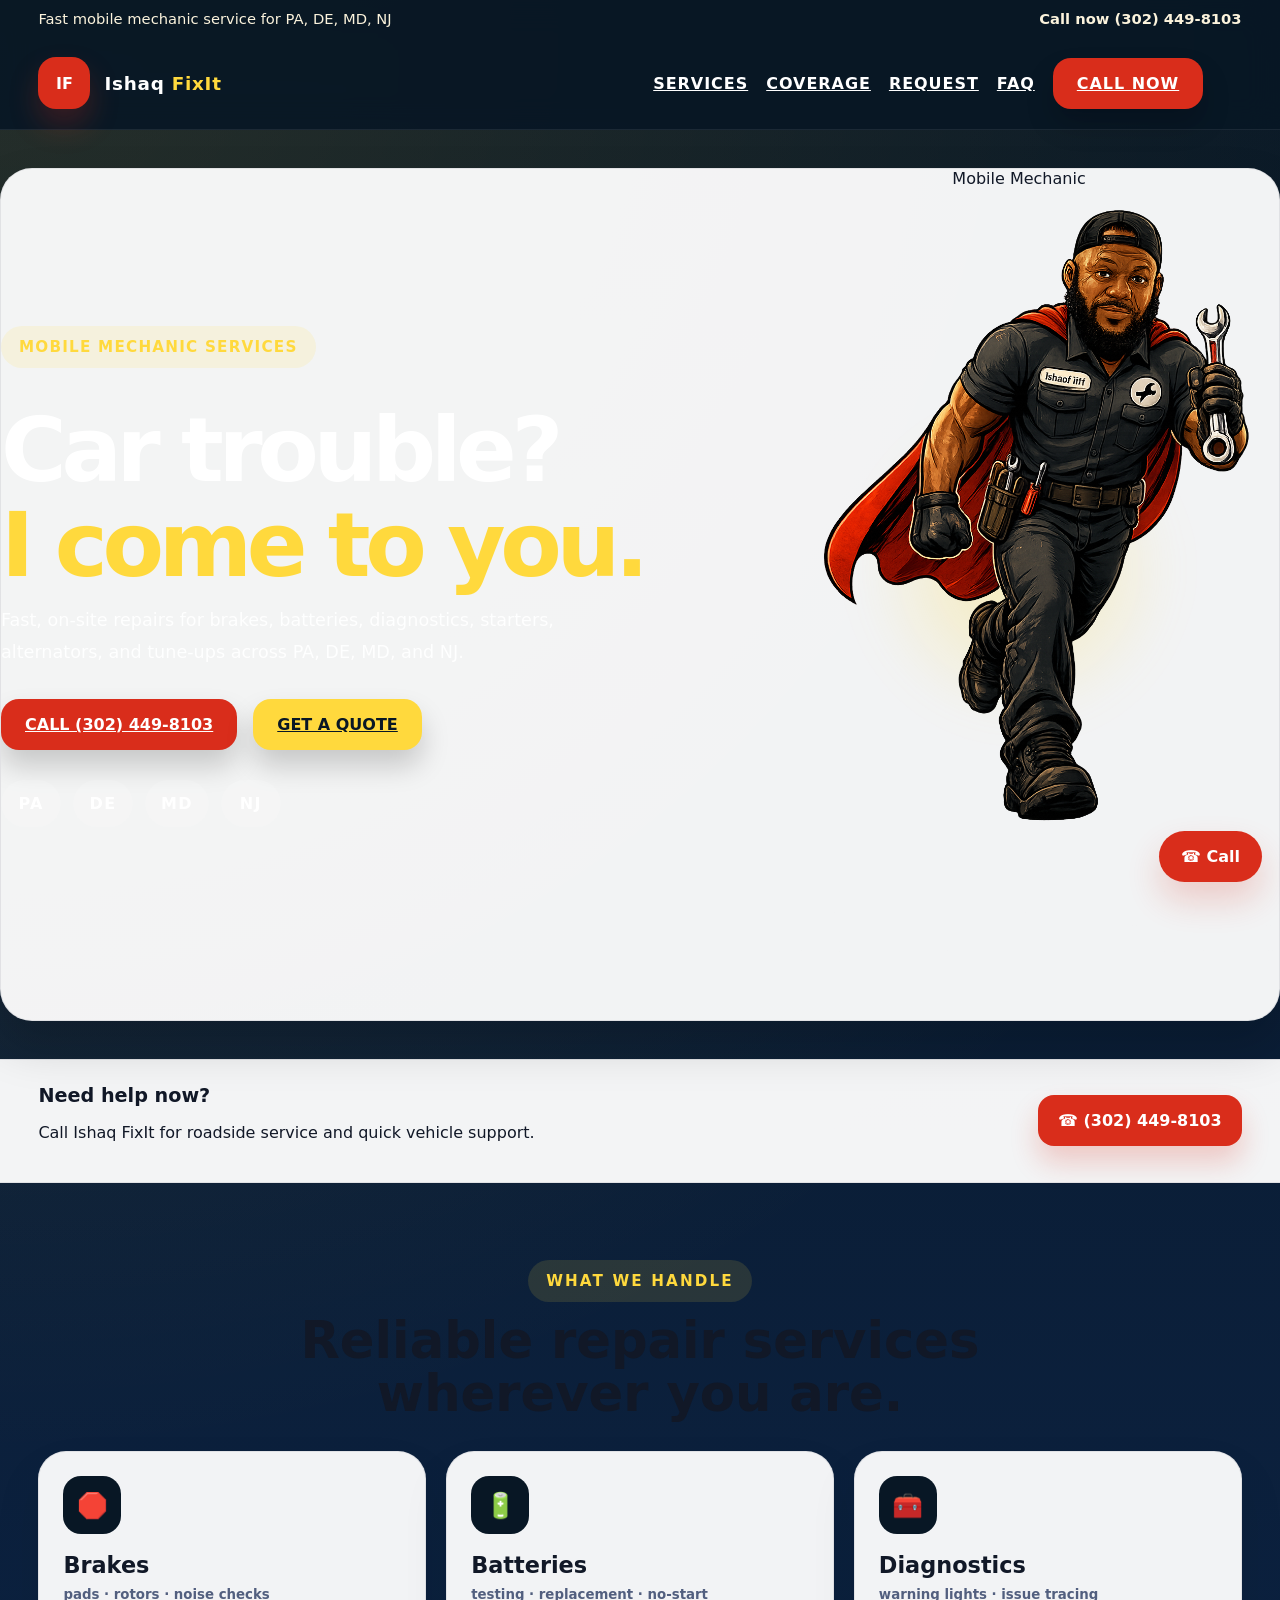
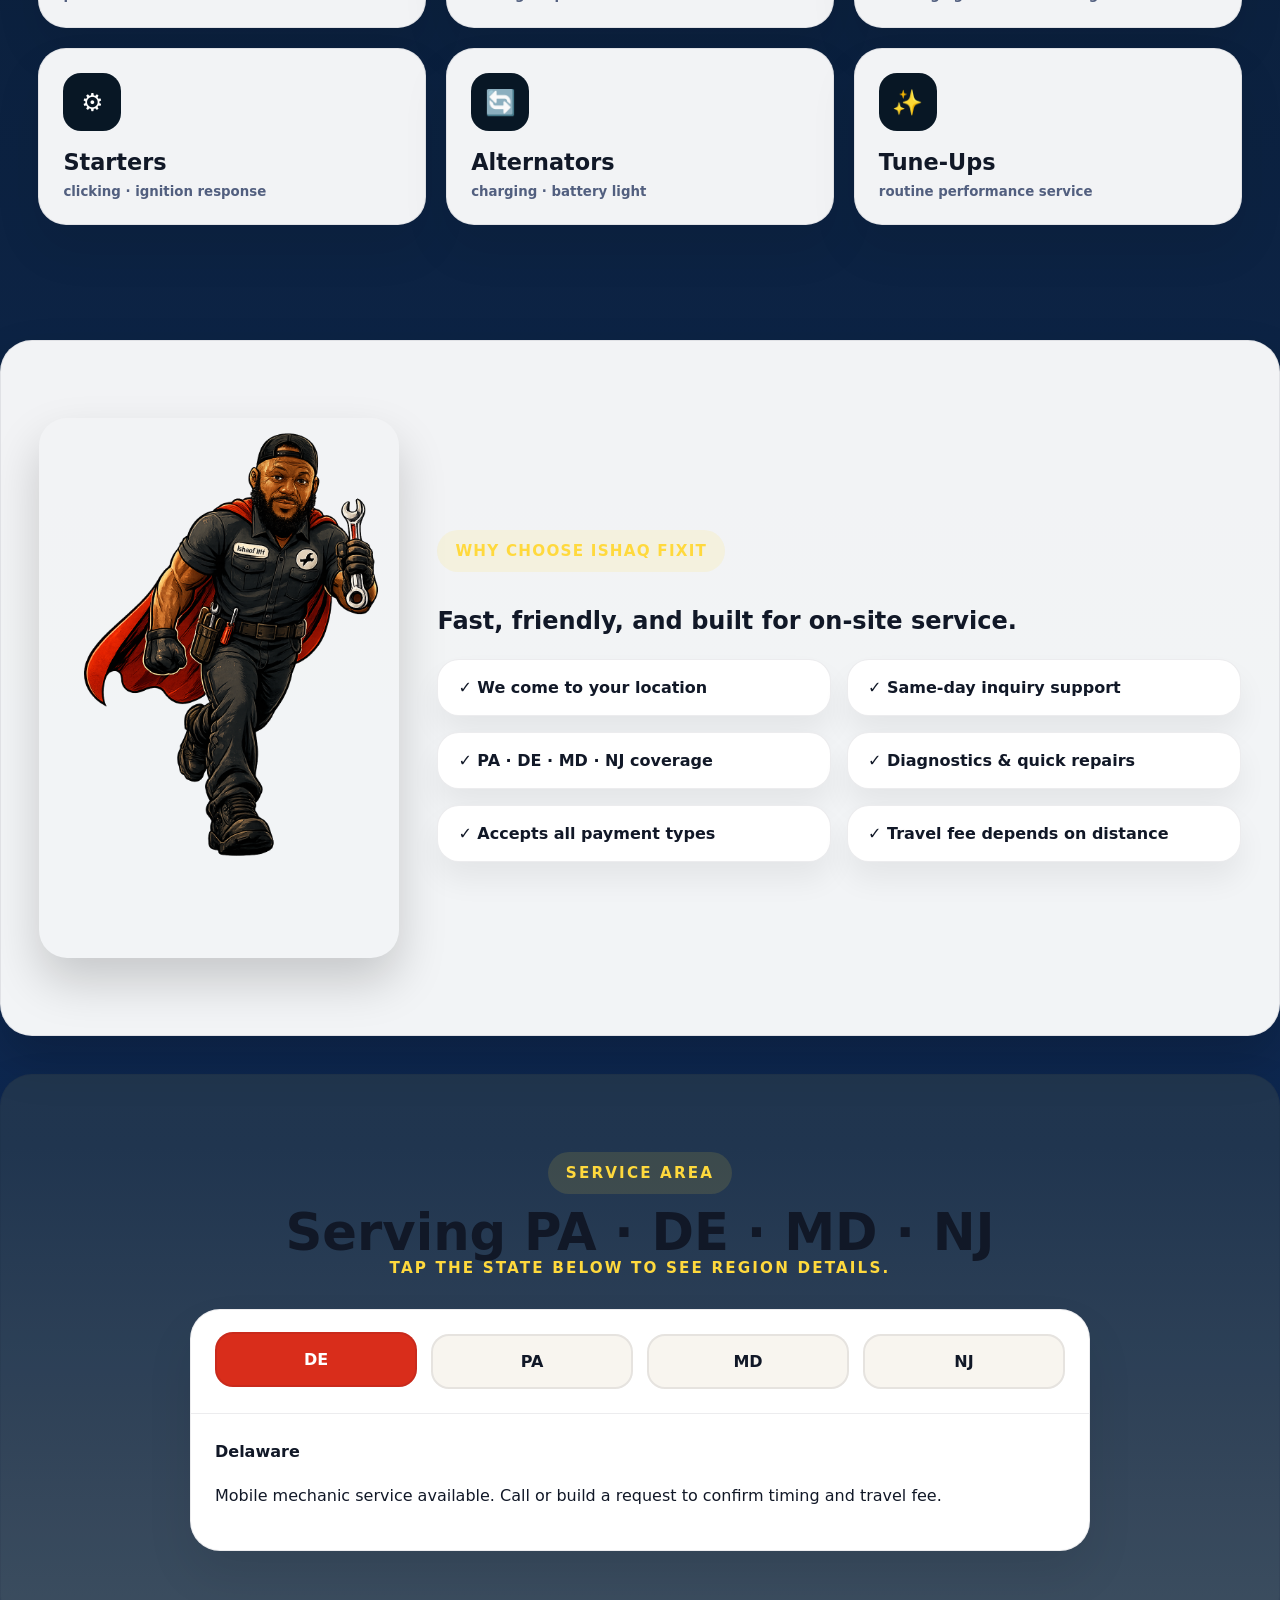
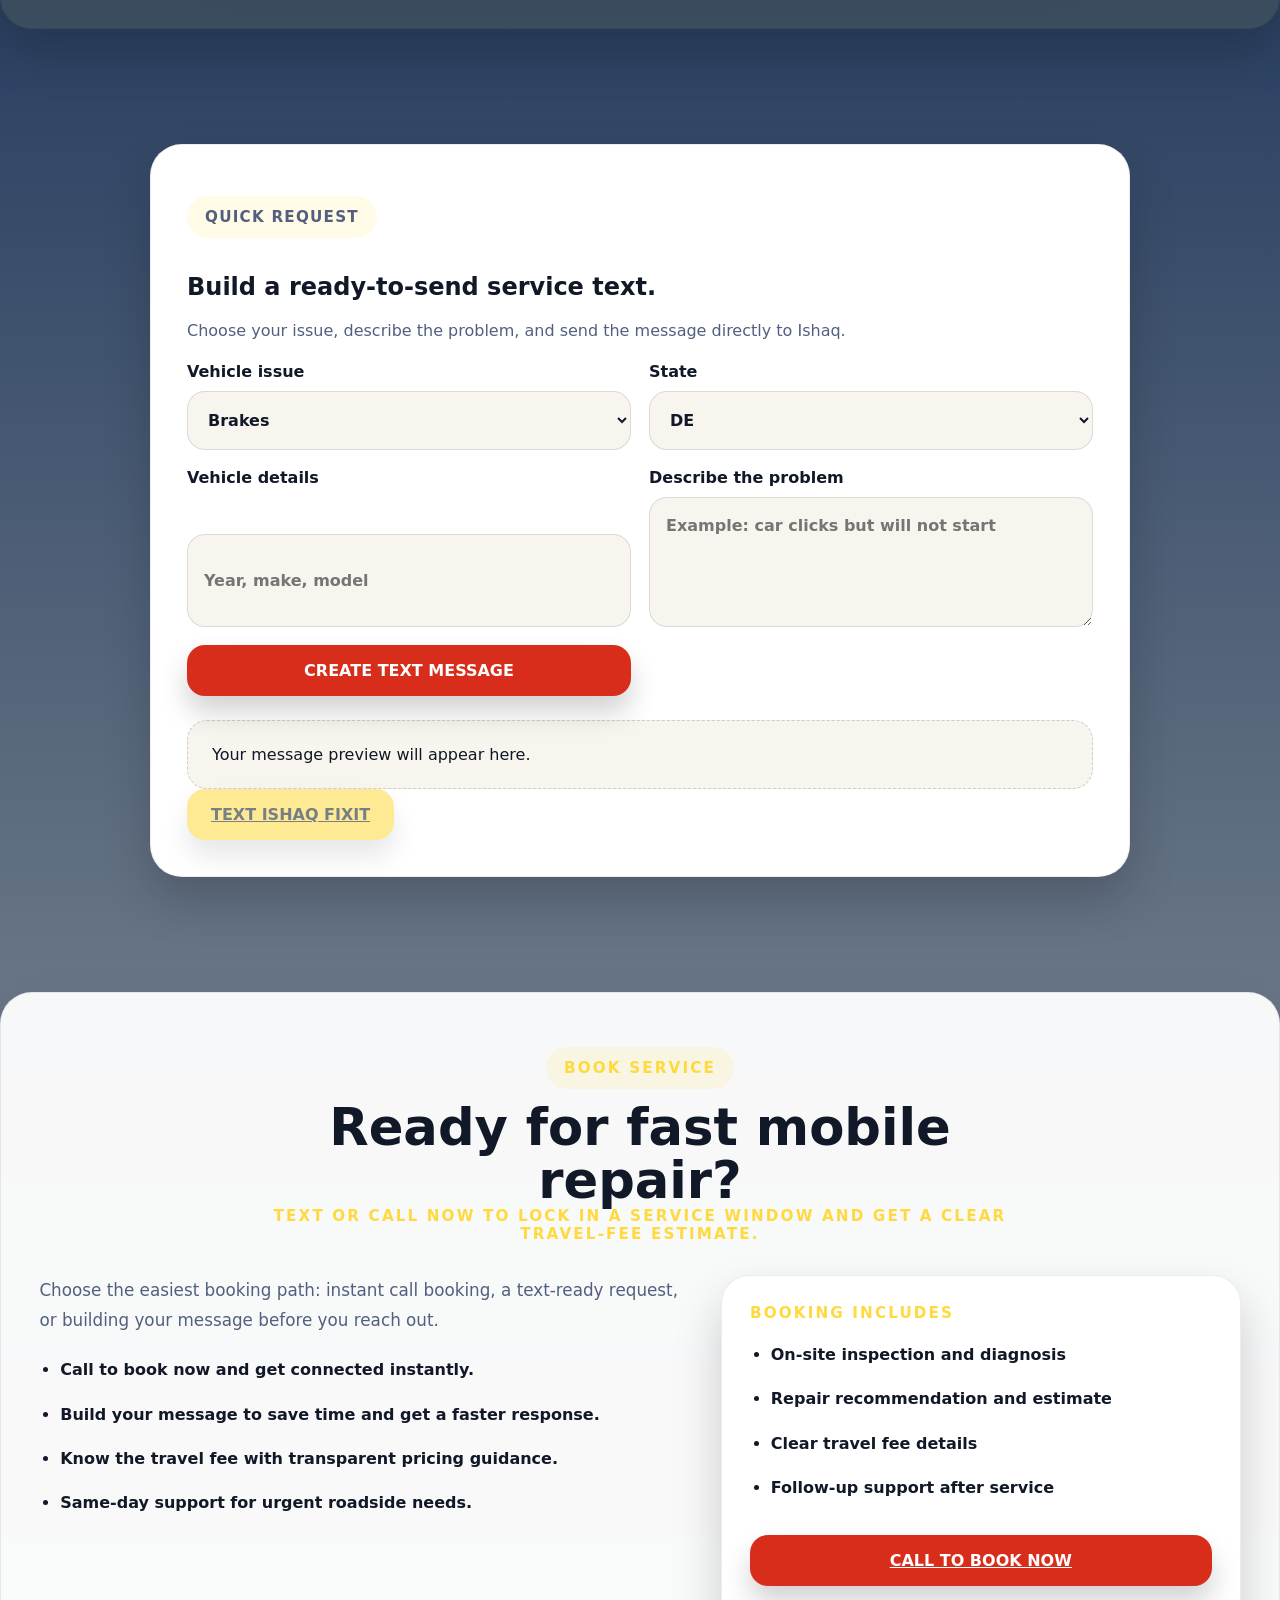
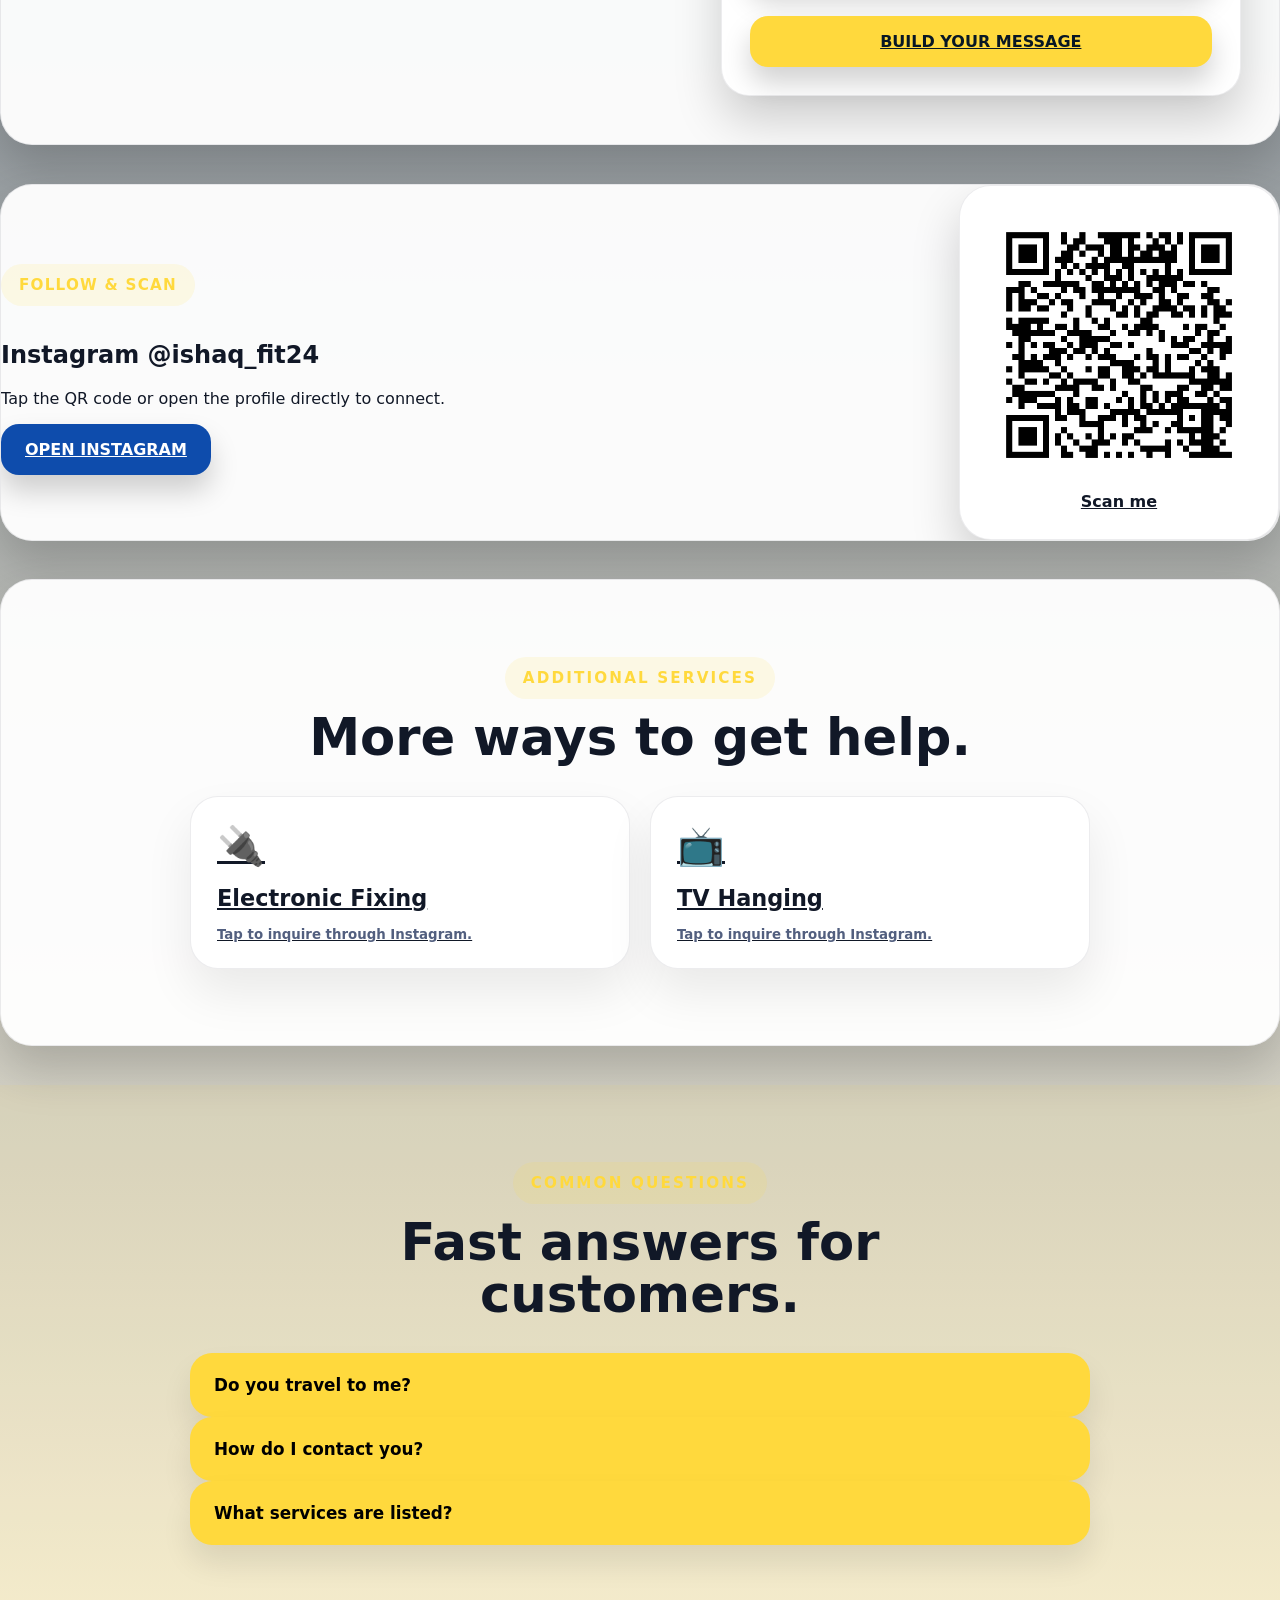
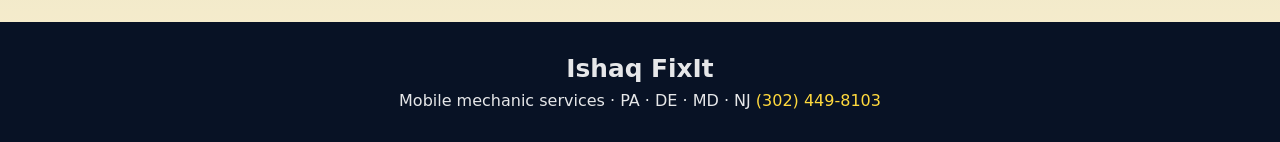
==== commit 857eb54b: "Add strong booking section and styling" ====
--- a/index.html
+++ b/index.html
@@ -153,6 +153,38 @@
       </div>
     </section>
 
+    <section class="section book-section section-pop">
+      <div class="section-heading">
+        <p class="eyebrow">Book service</p>
+        <h2>Ready for fast mobile repair?</h2>
+        <p>Text or call now to lock in a service window and get a clear travel-fee estimate.</p>
+      </div>
+      <div class="book-grid">
+        <div class="book-copy">
+          <p class="book-intro">Choose the easiest booking path: instant call booking, a text-ready request, or building your message before you reach out.</p>
+          <ul>
+            <li><strong>Call to book now</strong> and get connected instantly.</li>
+            <li><strong>Build your message</strong> to save time and get a faster response.</li>
+            <li><strong>Know the travel fee</strong> with transparent pricing guidance.</li>
+            <li><strong>Same-day support</strong> for urgent roadside needs.</li>
+          </ul>
+        </div>
+        <div class="book-panel">
+          <div class="book-card">
+            <p class="book-label">Booking includes</p>
+            <ul>
+              <li>On-site inspection and diagnosis</li>
+              <li>Repair recommendation and estimate</li>
+              <li>Clear travel fee details</li>
+              <li>Follow-up support after service</li>
+            </ul>
+            <a class="btn btn-red" href="tel:+13024498103">Call to book now</a>
+            <a class="btn btn-yellow" href="#request">Build your message</a>
+          </div>
+        </div>
+      </div>
+    </section>
+
     <section class="qr-section section-pop">
       <div>
         <p class="eyebrow">Follow & scan</p>
--- a/styles.css
+++ b/styles.css
@@ -364,6 +364,80 @@
   line-height: 1.03;
 }
 
+.book-section {
+  padding: 54px clamp(20px, 3vw, 60px) 48px;
+}
+
+.book-grid {
+  display: grid;
+  grid-template-columns: minmax(0, 1.25fr) minmax(280px, 1fr);
+  gap: 32px;
+  align-items: start;
+}
+
+.book-copy {
+  display: grid;
+  gap: 20px;
+}
+
+.book-intro {
+  margin: 0;
+  font-size: 1.05rem;
+  line-height: 1.8;
+  color: var(--muted);
+}
+
+.book-grid ul,
+.book-card ul {
+  margin: 0;
+  padding-left: 1.3rem;
+  color: var(--ink);
+  line-height: 1.9;
+}
+
+.book-grid ul li,
+.book-card ul li {
+  margin-bottom: 14px;
+  font-weight: 700;
+}
+
+.book-card {
+  display: grid;
+  gap: 18px;
+  padding: 28px;
+  border-radius: 28px;
+  background: #fff;
+  box-shadow: var(--shadow);
+  border: 1px solid rgba(17, 24, 39, 0.08);
+}
+
+.book-label {
+  margin: 0;
+  font-size: 0.95rem;
+  font-weight: 900;
+  text-transform: uppercase;
+  letter-spacing: 0.14em;
+  color: var(--yellow);
+}
+
+.book-panel {
+  display: grid;
+}
+
+.book-card a {
+  display: inline-flex;
+  justify-content: center;
+  gap: 10px;
+}
+
+.book-card .btn {
+  width: 100%;
+}
+
+.book-card .btn + .btn {
+  margin-top: 12px;
+}
+
 .service-grid {
   display: grid;
   grid-template-columns: repeat(3, minmax(0, 1fr));
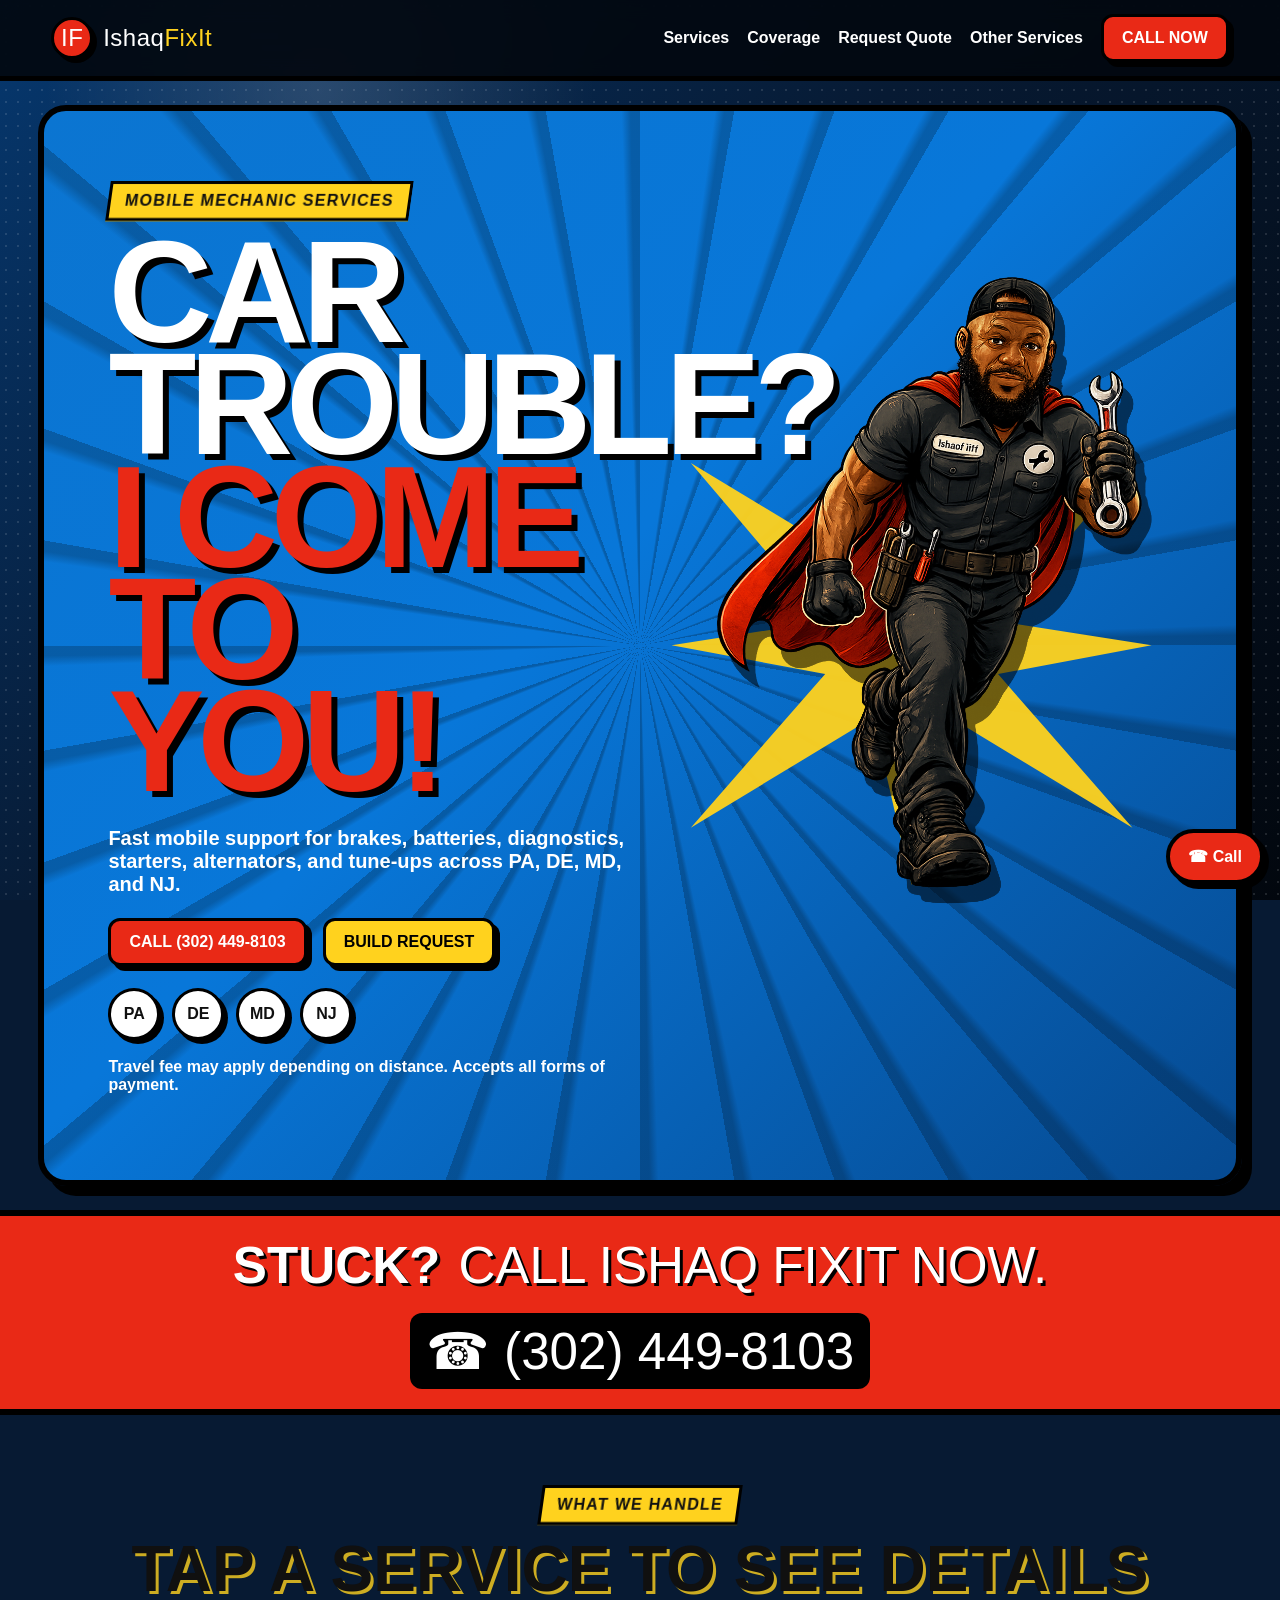
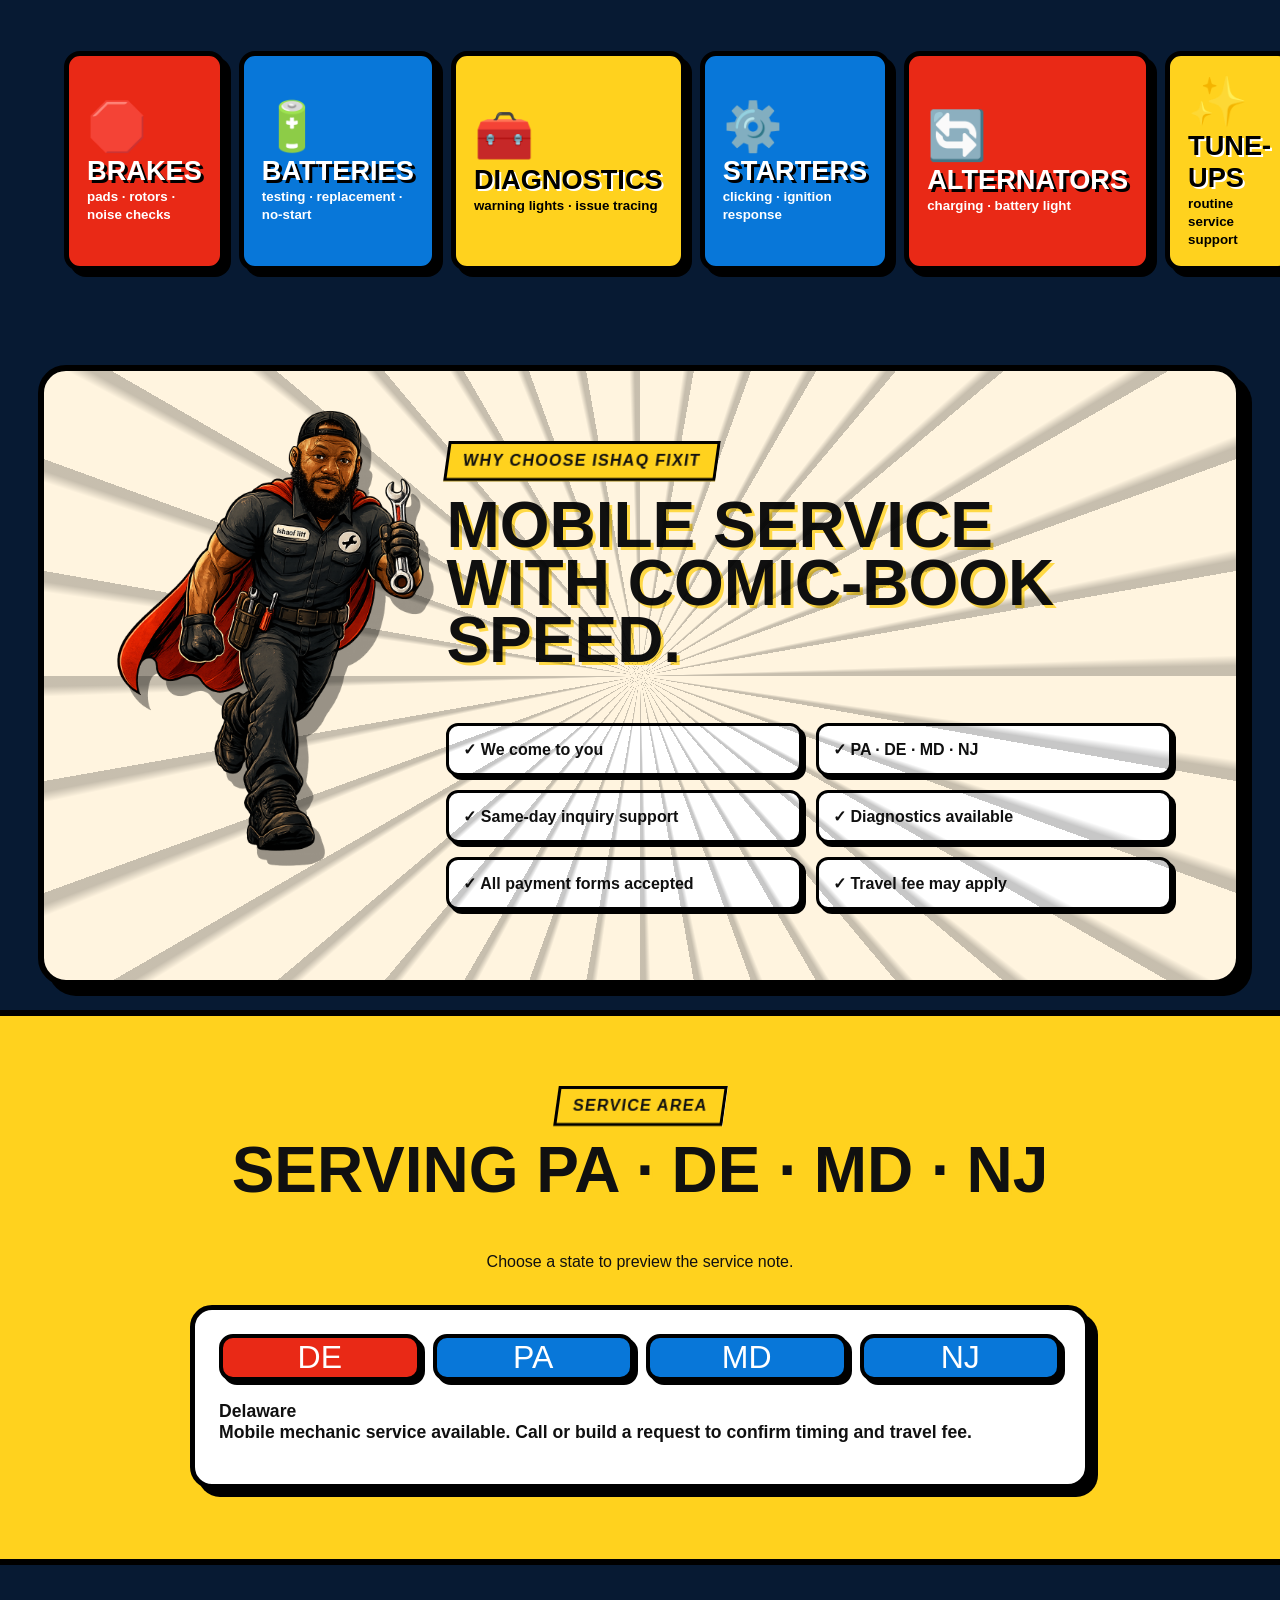
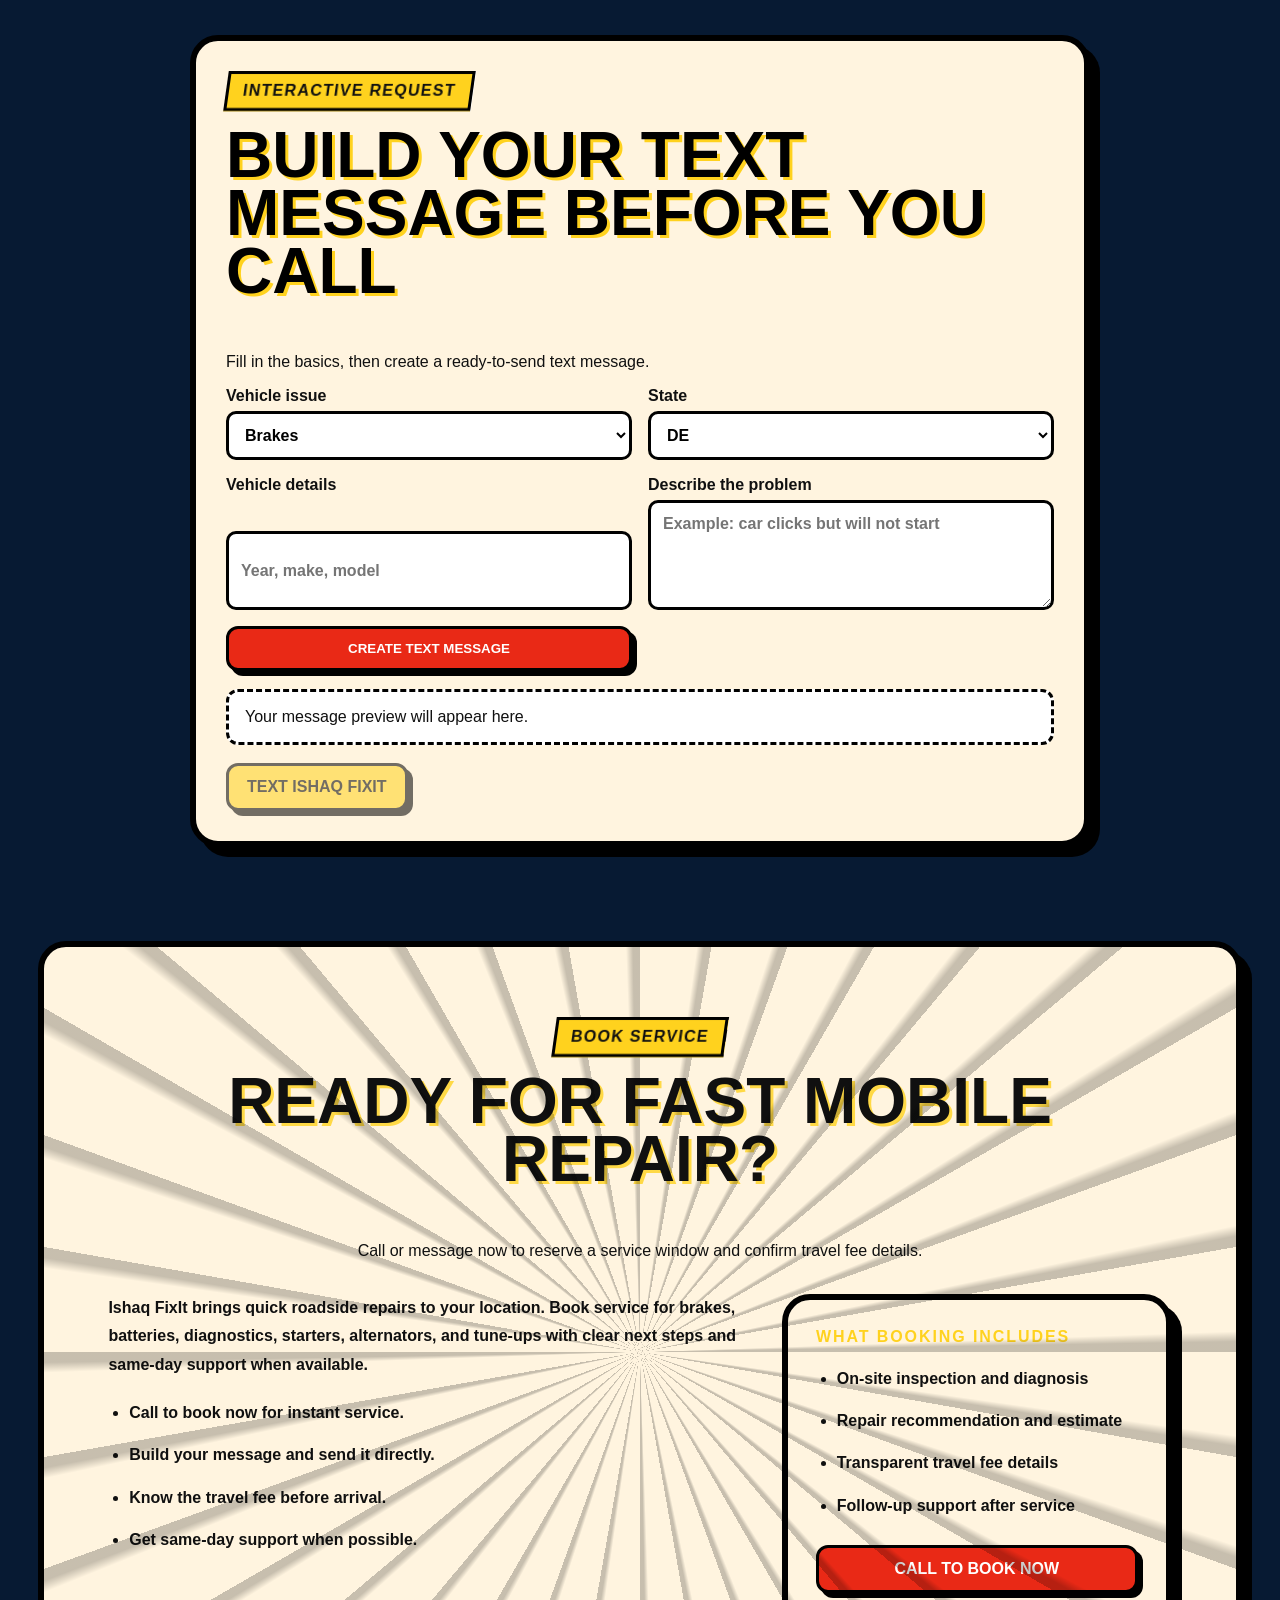
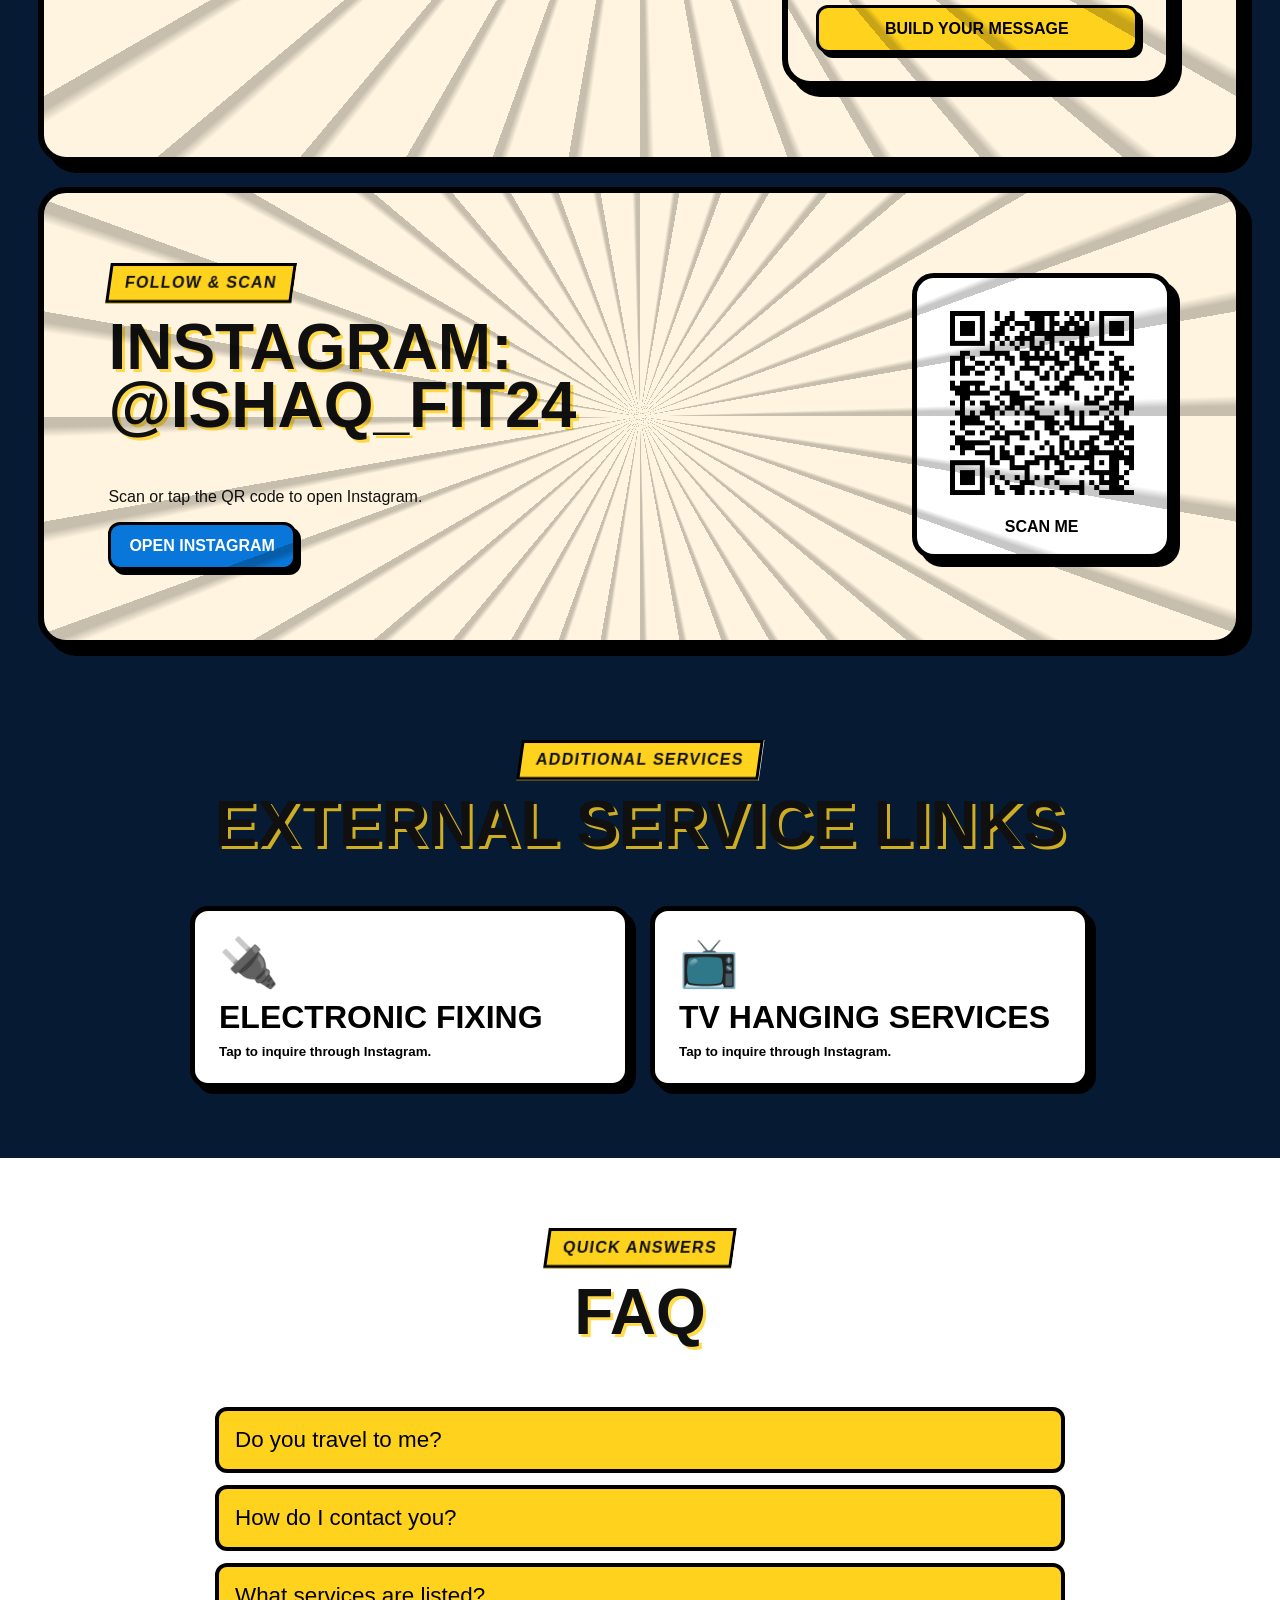
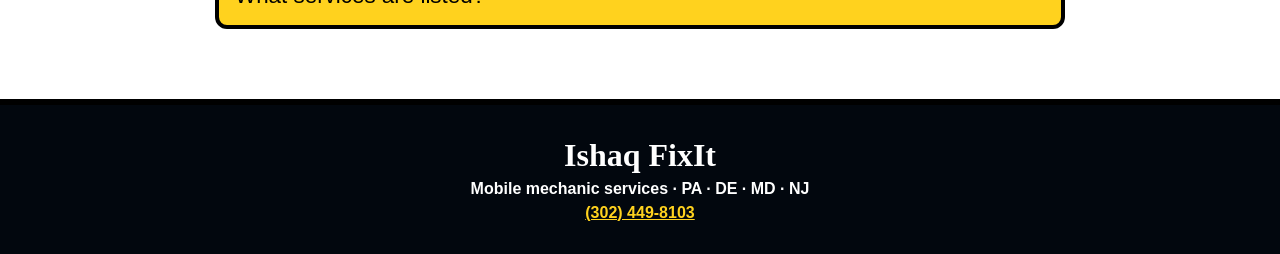
==== commit ef678c52: "Restore original design and add strong booking section" ====
--- a/index.html
+++ b/index.html
@@ -3,67 +3,57 @@
 <head>
   <meta charset="UTF-8" />
   <meta name="viewport" content="width=device-width, initial-scale=1.0" />
-  <title>Ishaq FixIt | Mobile Mobile Mechanic</title>
+  <title>Ishaq FixIt | Mobile Mechanic Services</title>
   <meta name="description" content="Ishaq FixIt mobile mechanic services for brakes, batteries, diagnostics, starters, alternators, and tune-ups across PA, DE, MD, and NJ." />
   <link rel="stylesheet" href="styles.css" />
 </head>
 <body>
   <header class="site-header">
-    <div class="top-bar">
-      <div>Fast mobile mechanic service for PA, DE, MD, NJ</div>
-      <a href="tel:+13024498103">Call now (302) 449-8103</a>
-    </div>
-    <div class="brand-row">
-      <a class="brand" href="#home">
-        <div class="brand-mark">IF</div>
-        <div class="brand-name">Ishaq <span>FixIt</span></div>
-      </a>
-      <button class="menu-toggle" aria-label="Open menu" aria-expanded="false">Menu</button>
-      <nav class="site-nav" aria-label="Primary navigation">
-        <a href="#services">Services</a>
-        <a href="#coverage">Coverage</a>
-        <a href="#request">Request</a>
-        <a href="#faq">FAQ</a>
-        <a class="nav-call" href="tel:+13024498103">Call Now</a>
-      </nav>
-    </div>
+    <a class="brand" href="#home" aria-label="Ishaq FixIt home">
+      <span class="brand-mark">IF</span>
+      <span>Ishaq<span>FixIt</span></span>
+    </a>
+    <button class="menu-toggle" aria-label="Open menu" aria-expanded="false">☰</button>
+    <nav class="site-nav" aria-label="Primary navigation">
+      <a href="#services">Services</a>
+      <a href="#coverage">Coverage</a>
+      <a href="#request">Request Quote</a>
+      <a href="#other-services">Other Services</a>
+      <a class="nav-call" href="tel:+13024498103">Call Now</a>
+    </nav>
   </header>
 
   <main id="home">
     <section class="hero section-pop">
       <div class="hero-copy">
         <p class="eyebrow">Mobile Mechanic Services</p>
-        <h1>Car trouble? <strong>I come to you.</strong></h1>
-        <p class="hero-text">Fast, on-site repairs for brakes, batteries, diagnostics, starters, alternators, and tune-ups across PA, DE, MD, and NJ.</p>
+        <h1><span>Car Trouble?</span><strong>I Come To You!</strong></h1>
+        <p class="hero-text">Fast mobile support for brakes, batteries, diagnostics, starters, alternators, and tune-ups across PA, DE, MD, and NJ.</p>
         <div class="hero-actions">
           <a class="btn btn-red" href="tel:+13024498103">Call (302) 449-8103</a>
-          <a class="btn btn-yellow" href="#request">Get a quote</a>
+          <a class="btn btn-yellow" href="#request">Build Request</a>
         </div>
         <div class="hero-tags" aria-label="Service states">
-          <span>PA</span>
-          <span>DE</span>
-          <span>MD</span>
-          <span>NJ</span>
-        </div>
+          <span>PA</span><span>DE</span><span>MD</span><span>NJ</span>
+        </div>
+        <p class="fine-print">Travel fee may apply depending on distance. Accepts all forms of payment.</p>
       </div>
       <div class="hero-art" aria-label="Comic style mobile mechanic character">
-        <div class="hero-badge">Mobile Mechanic</div>
+        <div class="burst"></div>
         <img src="assets/character.png" alt="Comic style mobile mechanic character holding a wrench" />
       </div>
     </section>
 
     <section class="emergency-strip" aria-label="Emergency contact">
-      <div>
-        <strong>Need help now?</strong>
-        <p>Call Ishaq FixIt for roadside service and quick vehicle support.</p>
-      </div>
+      <strong>Stuck?</strong>
+      <span>Call Ishaq FixIt now.</span>
       <a href="tel:+13024498103">☎ (302) 449-8103</a>
     </section>
 
-    <section id="services" class="section">
+    <section id="services" class="section services-section">
       <div class="section-heading">
         <p class="eyebrow">What we handle</p>
-        <h2>Reliable repair services wherever you are.</h2>
+        <h2>Tap a service to see details</h2>
       </div>
       <div class="service-grid">
         <button class="service-card red" data-service="Brakes"><span>🛑</span><strong>Brakes</strong><small>pads · rotors · noise checks</small></button>
@@ -71,33 +61,31 @@
         <button class="service-card yellow" data-service="Diagnostics"><span>🧰</span><strong>Diagnostics</strong><small>warning lights · issue tracing</small></button>
         <button class="service-card blue" data-service="Starters"><span>⚙️</span><strong>Starters</strong><small>clicking · ignition response</small></button>
         <button class="service-card red" data-service="Alternators"><span>🔄</span><strong>Alternators</strong><small>charging · battery light</small></button>
-        <button class="service-card yellow" data-service="Tune-ups"><span>✨</span><strong>Tune-Ups</strong><small>routine performance service</small></button>
-      </div>
-    </section>
-
-    <section class="why section section-pop">
-      <div class="why-image">
-        <img src="assets/character.png" alt="Ishaq FixIt superhero mechanic" />
-      </div>
+        <button class="service-card yellow" data-service="Tune-ups"><span>✨</span><strong>Tune-Ups</strong><small>routine service support</small></button>
+      </div>
+    </section>
+
+    <section class="why section-pop">
+      <img src="assets/character.png" alt="Ishaq FixIt superhero mechanic" />
       <div>
         <p class="eyebrow">Why choose Ishaq FixIt</p>
-        <h2>Fast, friendly, and built for on-site service.</h2>
+        <h2>Mobile service with comic-book speed.</h2>
         <div class="benefit-grid">
-          <span>✓ We come to your location</span>
+          <span>✓ We come to you</span>
+          <span>✓ PA · DE · MD · NJ</span>
           <span>✓ Same-day inquiry support</span>
-          <span>✓ PA · DE · MD · NJ coverage</span>
-          <span>✓ Diagnostics & quick repairs</span>
-          <span>✓ Accepts all payment types</span>
-          <span>✓ Travel fee depends on distance</span>
-        </div>
-      </div>
-    </section>
-
-    <section id="coverage" class="section coverage-section section-pop">
+          <span>✓ Diagnostics available</span>
+          <span>✓ All payment forms accepted</span>
+          <span>✓ Travel fee may apply</span>
+        </div>
+      </div>
+    </section>
+
+    <section id="coverage" class="section coverage-section">
       <div class="section-heading">
         <p class="eyebrow">Service area</p>
         <h2>Serving PA · DE · MD · NJ</h2>
-        <p>Tap the state below to see region details.</p>
+        <p>Choose a state to preview the service note.</p>
       </div>
       <div class="state-panel">
         <div class="state-buttons" role="tablist" aria-label="Service state selector">
@@ -114,31 +102,20 @@
     </section>
 
     <section id="request" class="section request-section">
-      <div class="request-card section-pop">
+      <div class="request-card">
         <div>
-          <p class="eyebrow">Quick request</p>
-          <h2>Build a ready-to-send service text.</h2>
-          <p>Choose your issue, describe the problem, and send the message directly to Ishaq.</p>
+          <p class="eyebrow">Interactive request</p>
+          <h2>Build your text message before you call</h2>
+          <p>Fill in the basics, then create a ready-to-send text message.</p>
         </div>
         <form id="requestForm">
           <label>Vehicle issue
             <select id="issue">
-              <option>Brakes</option>
-              <option>Battery</option>
-              <option>Diagnostics</option>
-              <option>Starter</option>
-              <option>Alternator</option>
-              <option>Tune-up</option>
-              <option>Other</option>
+              <option>Brakes</option><option>Battery</option><option>Diagnostics</option><option>Starter</option><option>Alternator</option><option>Tune-up</option><option>Other</option>
             </select>
           </label>
           <label>State
-            <select id="state">
-              <option>DE</option>
-              <option>PA</option>
-              <option>MD</option>
-              <option>NJ</option>
-            </select>
+            <select id="state"><option>DE</option><option>PA</option><option>MD</option><option>NJ</option></select>
           </label>
           <label>Vehicle details
             <input id="vehicle" placeholder="Year, make, model" />
@@ -157,25 +134,25 @@
       <div class="section-heading">
         <p class="eyebrow">Book service</p>
         <h2>Ready for fast mobile repair?</h2>
-        <p>Text or call now to lock in a service window and get a clear travel-fee estimate.</p>
+        <p>Call or message now to reserve a service window and confirm travel fee details.</p>
       </div>
       <div class="book-grid">
-        <div class="book-copy">
-          <p class="book-intro">Choose the easiest booking path: instant call booking, a text-ready request, or building your message before you reach out.</p>
+        <div>
+          <p class="book-intro">Ishaq FixIt brings quick roadside repairs to your location. Book service for brakes, batteries, diagnostics, starters, alternators, and tune-ups with clear next steps and same-day support when available.</p>
           <ul>
-            <li><strong>Call to book now</strong> and get connected instantly.</li>
-            <li><strong>Build your message</strong> to save time and get a faster response.</li>
-            <li><strong>Know the travel fee</strong> with transparent pricing guidance.</li>
-            <li><strong>Same-day support</strong> for urgent roadside needs.</li>
+            <li><strong>Call to book now</strong> for instant service.</li>
+            <li><strong>Build your message</strong> and send it directly.</li>
+            <li><strong>Know the travel fee</strong> before arrival.</li>
+            <li><strong>Get same-day support</strong> when possible.</li>
           </ul>
         </div>
         <div class="book-panel">
           <div class="book-card">
-            <p class="book-label">Booking includes</p>
+            <p class="book-label">What booking includes</p>
             <ul>
               <li>On-site inspection and diagnosis</li>
               <li>Repair recommendation and estimate</li>
-              <li>Clear travel fee details</li>
+              <li>Transparent travel fee details</li>
               <li>Follow-up support after service</li>
             </ul>
             <a class="btn btn-red" href="tel:+13024498103">Call to book now</a>
@@ -188,39 +165,33 @@
     <section class="qr-section section-pop">
       <div>
         <p class="eyebrow">Follow & scan</p>
-        <h2>Instagram @ishaq_fit24</h2>
-        <p>Tap the QR code or open the profile directly to connect.</p>
+        <h2>Instagram: @ishaq_fit24</h2>
+        <p>Scan or tap the QR code to open Instagram.</p>
         <a class="btn btn-blue" href="https://www.instagram.com/ishaq_fit24/" target="_blank" rel="noopener">Open Instagram</a>
       </div>
       <a class="qr-card" href="https://www.instagram.com/ishaq_fit24/" target="_blank" rel="noopener" aria-label="Open Ishaq FixIt Instagram">
         <img src="assets/instagram-qr.png" alt="QR code linking to Instagram @ishaq_fit24" />
-        <strong>Scan me</strong>
+        <strong>SCAN ME</strong>
       </a>
     </section>
 
-    <section id="other-services" class="section section-pop">
+    <section id="other-services" class="section other-section">
       <div class="section-heading">
         <p class="eyebrow">Additional services</p>
-        <h2>More ways to get help.</h2>
+        <h2>External service links</h2>
       </div>
       <div class="other-grid">
         <a href="https://www.instagram.com/ishaq_fit24/" target="_blank" rel="noopener"><span>🔌</span><strong>Electronic Fixing</strong><small>Tap to inquire through Instagram.</small></a>
-        <a href="https://www.instagram.com/ishaq_fit24/" target="_blank" rel="noopener"><span>📺</span><strong>TV Hanging</strong><small>Tap to inquire through Instagram.</small></a>
-      </div>
-    </section>
-
-    <section id="faq" class="section faq-section">
-      <div class="section-heading">
-        <p class="eyebrow">Common questions</p>
-        <h2>Fast answers for customers.</h2>
-      </div>
+        <a href="https://www.instagram.com/ishaq_fit24/" target="_blank" rel="noopener"><span>📺</span><strong>TV Hanging Services</strong><small>Tap to inquire through Instagram.</small></a>
+      </div>
+    </section>
+
+    <section class="section faq-section">
+      <div class="section-heading"><p class="eyebrow">Quick answers</p><h2>FAQ</h2></div>
       <div class="faq-list">
-        <button class="faq-q">Do you travel to me?</button>
-        <div class="faq-a">Yes. Mobile service is available for PA, DE, MD, and NJ. Travel fees may apply.</div>
-        <button class="faq-q">How do I contact you?</button>
-        <div class="faq-a">Call or text <a href="tel:+13024498103">(302) 449-8103</a>, or scan the QR code for Instagram.</div>
-        <button class="faq-q">What services are listed?</button>
-        <div class="faq-a">Brakes, batteries, diagnostics, starters, alternators, and tune-ups.</div>
+        <button class="faq-q">Do you travel to me?</button><div class="faq-a">Yes. Mobile service is available for PA, DE, MD, and NJ. Travel fees may apply.</div>
+        <button class="faq-q">How do I contact you?</button><div class="faq-a">Call or text <a href="tel:+13024498103">(302) 449-8103</a>, or scan the QR code for Instagram.</div>
+        <button class="faq-q">What services are listed?</button><div class="faq-a">Brakes, batteries, diagnostics, starters, alternators, and tune-ups.</div>
       </div>
     </section>
   </main>
--- a/styles.css
+++ b/styles.css
@@ -1,879 +1,14 @@
-:root {
-  --red: #d92d1b;
-  --yellow: #ffd93d;
-  --blue: #0e4cac;
-  --navy: #081725;
-  --ink: #111827;
-  --cream: #fbf3dc;
-  --surface: #f8f5ef;
-  --surface-soft: #ffffff;
-  --muted: #525f7f;
-  --shadow: 0 24px 48px rgba(0, 0, 0, 0.18);
-}
+:root{--red:#e92916;--yellow:#ffd21e;--blue:#0877d9;--navy:#071a33;--ink:#101010;--cream:#fff4df;--white:#fff}*{box-sizing:border-box}html{scroll-behavior:smooth}body{margin:0;font-family:Impact,Haettenschweiler,'Arial Narrow Bold',Arial,sans-serif;background:var(--navy);color:var(--ink);overflow-x:hidden}body::before{content:"";position:fixed;inset:0;z-index:-2;background:radial-gradient(circle at 25% 10%,rgba(255,255,255,.14),transparent 22%),linear-gradient(135deg,#06386f,#071a33 45%,#02070e)}body::after{content:"";position:fixed;inset:0;z-index:-1;opacity:.12;background-image:radial-gradient(#fff 1px,transparent 1px);background-size:12px 12px}.site-header{position:sticky;top:0;z-index:20;display:flex;align-items:center;justify-content:space-between;padding:14px clamp(16px,4vw,60px);background:rgba(3,8,16,.92);backdrop-filter:blur(10px);border-bottom:5px solid #000}.brand{display:flex;align-items:center;gap:10px;color:#fff;text-decoration:none;font-size:1.5rem;letter-spacing:.5px}.brand span span{color:var(--yellow)}.brand-mark{display:grid;place-items:center;width:42px;height:42px;background:var(--red);border:3px solid #000;border-radius:50%;box-shadow:4px 4px 0 #000}.site-nav{display:flex;align-items:center;gap:18px}.site-nav a{color:#fff;text-decoration:none;font-family:Arial,sans-serif;font-weight:800}.nav-call,.btn{display:inline-flex;align-items:center;justify-content:center;border:3px solid #000;box-shadow:5px 5px 0 #000;border-radius:12px;padding:12px 18px;text-decoration:none;font-family:Arial,sans-serif;font-weight:900;text-transform:uppercase;transition:.2s ease;cursor:pointer}.nav-call,.btn-red{background:var(--red);color:#fff}.btn-yellow{background:var(--yellow);color:#000}.btn-blue{background:var(--blue);color:#fff}.btn:hover,.nav-call:hover,.service-card:hover,.other-grid a:hover{transform:translate(-2px,-2px);box-shadow:8px 8px 0 #000}.menu-toggle{display:none;background:var(--yellow);border:3px solid #000;border-radius:8px;font-size:1.6rem}.section,.section-pop{padding:70px clamp(16px,5vw,80px)}.section-pop{margin:24px clamp(12px,3vw,40px);border:6px solid #000;border-radius:28px;box-shadow:10px 10px 0 #000;background:var(--cream);position:relative;overflow:hidden}.hero{display:grid;grid-template-columns:minmax(0,1fr) minmax(300px,520px);gap:20px;align-items:center;background:linear-gradient(135deg,#0b75d1 0%,#0877d9 45%,#064a91 100%);min-height:680px}.hero::before,.section-pop::before{content:"";position:absolute;inset:-40%;background:repeating-conic-gradient(from 0deg,#0000 0 8deg,rgba(0,0,0,.22) 9deg 10deg);z-index:0}.hero>*{position:relative;z-index:1}.eyebrow{font-family:Arial,sans-serif;font-weight:900;text-transform:uppercase;letter-spacing:.08em;background:var(--yellow);display:inline-block;padding:8px 14px;border:3px solid #000;transform:skew(-8deg)}h1,h2,h3,p{margin-top:0}h1{font-size:clamp(4rem,12vw,9rem);line-height:.78;color:#fff;text-shadow:6px 6px 0 #000;letter-spacing:-.05em;text-transform:uppercase;margin-bottom:28px}h1 span{display:block}h1 strong{display:block;color:var(--red)}h2{font-size:clamp(2.2rem,5vw,4.2rem);line-height:.9;text-transform:uppercase;color:#fff;text-shadow:4px 4px 0 #000}.section:not(.request-section) h2,.why h2,.qr-section h2{color:var(--ink);text-shadow:3px 3px 0 rgba(255,210,30,.8)}.hero-text{font-family:Arial,sans-serif;font-size:1.25rem;font-weight:800;max-width:650px;color:#fff}.hero-actions{display:flex;gap:16px;flex-wrap:wrap;margin:22px 0}.hero-tags{display:flex;gap:12px;margin:18px 0}.hero-tags span{background:#fff;border:3px solid #000;border-radius:50%;width:52px;height:52px;display:grid;place-items:center;font-family:Arial,sans-serif;font-weight:900;box-shadow:4px 4px 0 #000}.fine-print{font-family:Arial,sans-serif;font-weight:700;color:#fff}.hero-art{position:relative;display:grid;place-items:center;min-height:580px}.hero-art img{max-width:min(600px,115%);width:100%;filter:drop-shadow(10px 16px 0 rgba(0,0,0,.55));animation:floaty 4s ease-in-out infinite}.burst{position:absolute;width:480px;height:480px;background:var(--yellow);clip-path:polygon(50% 0,58% 35%,96% 12%,68% 45%,100% 50%,68% 56%,96% 88%,58% 65%,50% 100%,42% 65%,4% 88%,32% 56%,0 50%,32% 45%,4% 12%,42% 35%);opacity:.95}.emergency-strip{display:flex;align-items:center;justify-content:center;gap:18px;flex-wrap:wrap;background:var(--red);color:#fff;border-block:6px solid #000;padding:20px;font-size:clamp(1.6rem,4vw,3.5rem);text-transform:uppercase;text-shadow:3px 3px 0 #000}.emergency-strip a{color:#fff;background:#000;padding:8px 16px;border-radius:12px;text-decoration:none}.section-heading{text-align:center;margin-bottom:34px}.section-heading p{font-family:Arial,sans-serif}.service-grid{display:grid;grid-template-columns:repeat(6,1fr);gap:14px}.service-card{min-height:190px;border:5px solid #000;box-shadow:6px 6px 0 #000;border-radius:16px;padding:18px;color:#fff;text-align:left;cursor:pointer;transition:.2s ease;font:inherit}.service-card span{font-size:3rem;display:block}.service-card strong{display:block;font-size:1.7rem;text-transform:uppercase;text-shadow:3px 3px 0 #000}.service-card small{font-family:Arial,sans-serif;font-weight:900}.service-card.red{background:var(--red)}.service-card.blue{background:var(--blue)}.service-card.yellow{background:var(--yellow);color:#000}.service-card.yellow strong{text-shadow:2px 2px 0 #fff}.why{display:grid;grid-template-columns:300px 1fr;align-items:center;gap:38px}.why img{width:100%;filter:drop-shadow(8px 12px 0 rgba(0,0,0,.4));transform:scale(1.25)}.benefit-grid{display:grid;grid-template-columns:repeat(2,1fr);gap:14px;font-family:Arial,sans-serif;font-weight:900}.benefit-grid span{background:#fff;border:3px solid #000;border-radius:12px;padding:14px;box-shadow:4px 4px 0 #000}.coverage-section{background:var(--yellow);border-block:6px solid #000}.state-panel{max-width:900px;margin:auto;background:#fff;border:5px solid #000;border-radius:22px;box-shadow:8px 8px 0 #000;padding:24px}.state-buttons{display:grid;grid-template-columns:repeat(4,1fr);gap:12px}.state-btn{font:inherit;font-size:2rem;border:4px solid #000;border-radius:14px;background:var(--blue);color:#fff;box-shadow:4px 4px 0 #000;cursor:pointer}.state-btn.active{background:var(--red)}.state-note{margin-top:20px;font-family:Arial,sans-serif;font-size:1.1rem;font-weight:800}.request-section{background:#071a33}.request-card{max-width:900px;margin:auto;background:var(--cream);border:6px solid #000;border-radius:28px;box-shadow:10px 10px 0 #000;padding:30px}.request-card h2{color:#000;text-shadow:3px 3px 0 var(--yellow)}form{display:grid;grid-template-columns:1fr 1fr;gap:16px;font-family:Arial,sans-serif;font-weight:900}label{display:grid;gap:6px}input,select,textarea{width:100%;border:3px solid #000;border-radius:10px;padding:12px;font:inherit;background:#fff}textarea{grid-column:1/-1;min-height:110px}.message-preview{font-family:Arial,sans-serif;background:#fff;border:3px dashed #000;border-radius:12px;padding:16px;margin:18px 0;white-space:pre-wrap}.disabled{opacity:.55;pointer-events:none}.qr-section{display:grid;grid-template-columns:1fr 260px;gap:28px;align-items:center}.qr-card{display:grid;place-items:center;gap:8px;background:#fff;border:5px solid #000;border-radius:22px;box-shadow:8px 8px 0 #000;padding:18px;color:#000;text-decoration:none;font-family:Arial,sans-serif;font-weight:900}.qr-card img{width:100%;max-width:220px}.other-grid{display:grid;grid-template-columns:repeat(2,1fr);gap:20px;max-width:900px;margin:auto}.other-grid a{display:grid;gap:8px;background:#fff;color:#000;text-decoration:none;border:5px solid #000;border-radius:18px;box-shadow:6px 6px 0 #000;padding:24px;transition:.2s ease}.other-grid span{font-size:3rem}.other-grid strong{font-size:2rem;text-transform:uppercase}.other-grid small{font-family:Arial,sans-serif;font-weight:900}.faq-section{background:#fff}.faq-list{max-width:850px;margin:auto}.faq-q{width:100%;text-align:left;background:var(--yellow);border:4px solid #000;border-radius:12px;padding:16px;font:inherit;font-size:1.4rem;margin-top:12px;cursor:pointer}.faq-a{display:none;font-family:Arial,sans-serif;font-weight:800;border:3px solid #000;border-top:0;border-radius:0 0 12px 12px;padding:16px;background:#fff}.faq-a.open{display:block}.site-footer{display:grid;gap:6px;text-align:center;background:#02070e;color:#fff;border-top:6px solid #000;padding:32px;font-family:Arial,sans-serif;font-weight:900}.site-footer strong{font-size:2rem;font-family:Impact}.site-footer a{color:var(--yellow)}dialog{border:6px solid #000;border-radius:24px;box-shadow:10px 10px 0 #000;max-width:560px;padding:28px;background:var(--cream)}dialog::backdrop{background:rgba(0,0,0,.7)}.dialog-close{position:absolute;right:12px;top:10px;border:3px solid #000;border-radius:50%;background:var(--red);color:#fff;font-size:1.4rem;font-weight:900;cursor:pointer}.floating-call{position:fixed;right:16px;bottom:16px;z-index:30;background:var(--red);color:#fff;text-decoration:none;border:4px solid #000;border-radius:999px;box-shadow:5px 5px 0 #000;padding:14px 18px;font-family:Arial,sans-serif;font-weight:900}@keyframes floaty{0%,100%{transform:translateY(0)}50%{transform:translateY(-14px)}}@media(max-width:980px){.menu-toggle{display:block}.site-nav{position:absolute;left:0;right:0;top:74px;display:none;flex-direction:column;background:#02070e;padding:20px;border-bottom:5px solid #000}.site-nav.open{display:flex}.hero,.why,.qr-section{grid-template-columns:1fr}.hero{min-height:auto}.hero-art{min-height:420px}.service-grid{grid-template-columns:repeat(2,1fr)}.why img{max-width:260px;margin:auto;transform:none}.benefit-grid,form,.other-grid{grid-template-columns:1fr}.state-buttons{grid-template-columns:repeat(2,1fr)}}@media(max-width:560px){h1{font-size:4rem}.service-grid{grid-template-columns:1fr}.section,.section-pop{padding:44px 16px}.section-pop{margin:14px}.hero-art{min-height:320px}.emergency-strip{font-size:1.5rem}.qr-card{max-width:260px;margin:auto}}
 
-* {
-  box-sizing: border-box;
-}
+.book-section{padding:70px clamp(16px,5vw,80px)}
+.book-grid{display:grid;grid-template-columns:1.5fr 0.9fr;gap:24px;align-items:start}
+.book-intro{font-family:Arial,sans-serif;font-weight:700;line-height:1.8;color:var(--ink);margin-bottom:18px}
+.book-grid ul,.book-card ul{margin:0;padding-left:1.3rem;list-style:disc;color:var(--ink);line-height:1.9}
+.book-grid li,.book-card li{margin-bottom:12px;font-weight:700}
+.book-panel{display:grid}
+.book-card{background:var(--cream);border:6px solid #000;border-radius:28px;box-shadow:10px 10px 0 #000;padding:28px}
+.book-label{display:inline-block;text-transform:uppercase;letter-spacing:.12em;font-family:Arial,sans-serif;font-weight:900;color:var(--yellow);margin-bottom:18px}
+.book-card .btn{width:100%;margin-top:12px}
+@media(max-width:980px){.book-grid{grid-template-columns:1fr}.book-grid ul,.book-card ul{padding-left:1rem}}
+@media(max-width:560px){.book-section{padding:44px 16px}.book-grid{grid-template-columns:1fr}.book-card{padding:22px}}
 
-html {
-  scroll-behavior: smooth;
-}
-
-body {
-  margin: 0;
-  font-family: Inter, system-ui, -apple-system, BlinkMacSystemFont, 'Segoe UI', sans-serif;
-  color: var(--ink);
-  background: radial-gradient(circle at top left, rgba(255, 217, 61, 0.12), transparent 22%),
-    linear-gradient(180deg, #081725 0%, #0e2851 42%, #fbf3dc 100%);
-  min-height: 100vh;
-  overflow-x: hidden;
-}
-
-img {
-  max-width: 100%;
-  display: block;
-}
-
-a {
-  color: inherit;
-}
-
-button,
-input,
-select,
-textarea {
-  font: inherit;
-}
-
-.site-header {
-  position: sticky;
-  top: 0;
-  z-index: 50;
-  background: rgba(8, 23, 37, 0.93);
-  backdrop-filter: blur(16px);
-  border-bottom: 1px solid rgba(255, 255, 255, 0.08);
-}
-
-.site-header .top-bar {
-  display: flex;
-  justify-content: space-between;
-  align-items: center;
-  gap: 14px;
-  padding: 10px clamp(20px, 3vw, 40px);
-  color: var(--cream);
-  font-size: 0.92rem;
-}
-
-.site-header .top-bar a {
-  color: var(--cream);
-  text-decoration: none;
-  font-weight: 700;
-}
-
-.site-header .brand-row {
-  display: flex;
-  align-items: center;
-  justify-content: space-between;
-  gap: 18px;
-  padding: 20px clamp(20px, 3vw, 40px);
-}
-
-.brand {
-  display: flex;
-  align-items: center;
-  gap: 14px;
-  text-decoration: none;
-}
-
-.brand-mark {
-  width: 52px;
-  height: 52px;
-  border-radius: 18px;
-  background: var(--red);
-  color: #fff;
-  display: grid;
-  place-items: center;
-  font-weight: 900;
-  box-shadow: 0 16px 30px rgba(217, 45, 27, 0.24);
-}
-
-.brand-name {
-  color: #fff;
-  font-size: 1.15rem;
-  font-weight: 900;
-  letter-spacing: 0.04em;
-}
-
-.brand-name span {
-  color: var(--yellow);
-}
-
-.menu-toggle {
-  display: none;
-  border: none;
-  background: var(--yellow);
-  color: var(--navy);
-  border-radius: 18px;
-  padding: 12px 18px;
-  font-weight: 900;
-  cursor: pointer;
-  box-shadow: 0 12px 28px rgba(0, 0, 0, 0.18);
-}
-
-.site-nav {
-  display: flex;
-  align-items: center;
-  justify-content: flex-end;
-  gap: 18px;
-  padding-right: clamp(20px, 3vw, 40px);
-}
-
-.site-nav a {
-  display: inline-flex;
-  align-items: center;
-  gap: 8px;
-  color: #fff;
-  font-weight: 700;
-  text-transform: uppercase;
-  letter-spacing: 0.06em;
-  position: relative;
-}
-
-.site-nav a::after {
-  content: '';
-  position: absolute;
-  left: 0;
-  bottom: -4px;
-  width: 0;
-  height: 3px;
-  background: var(--yellow);
-  transition: width 0.25s ease;
-}
-
-.site-nav a:hover::after,
-.site-nav a.active::after {
-  width: 100%;
-}
-
-.nav-call {
-  background: var(--red);
-  color: #fff;
-  border-radius: 16px;
-  padding: 14px 22px;
-  box-shadow: 0 16px 28px rgba(217, 45, 27, 0.2);
-}
-
-.section {
-  padding: clamp(60px, 6vw, 120px) clamp(20px, 3vw, 60px);
-}
-
-.section-pop {
-  margin: clamp(20px, 3vw, 40px) 0;
-  border-radius: 32px;
-  background: rgba(255, 255, 255, 0.95);
-  border: 1px solid rgba(17, 24, 39, 0.08);
-  box-shadow: var(--shadow);
-  position: relative;
-  overflow: hidden;
-}
-
-.hero {
-  display: grid;
-  grid-template-columns: minmax(0, 1.1fr) minmax(320px, 520px);
-  align-items: center;
-  gap: clamp(32px, 4vw, 60px);
-  min-height: calc(100vh - 120px);
-  padding-bottom: clamp(20px, 4vw, 60px);
-}
-
-.hero-copy {
-  max-width: 720px;
-}
-
-.eyebrow {
-  display: inline-flex;
-  align-items: center;
-  padding: 12px 18px;
-  border-radius: 999px;
-  background: rgba(255, 217, 61, 0.12);
-  color: var(--yellow);
-  font-size: 0.95rem;
-  font-weight: 800;
-  letter-spacing: 0.08em;
-  text-transform: uppercase;
-}
-
-h1 {
-  margin: 24px 0 16px;
-  font-size: clamp(3.2rem, 7vw, 5.8rem);
-  line-height: 0.95;
-  letter-spacing: -0.06em;
-  color: #fff;
-}
-
-h1 strong {
-  display: block;
-  color: var(--yellow);
-  margin-top: 10px;
-}
-
-.hero-text {
-  max-width: 640px;
-  font-size: 1.1rem;
-  line-height: 1.8;
-  color: rgba(255, 255, 255, 0.92);
-}
-
-.hero-actions {
-  display: flex;
-  flex-wrap: wrap;
-  gap: 16px;
-  margin: 30px 0;
-}
-
-.btn,
-.nav-call {
-  display: inline-flex;
-  align-items: center;
-  justify-content: center;
-  gap: 10px;
-  border: none;
-  border-radius: 18px;
-  padding: 16px 24px;
-  font-weight: 900;
-  text-transform: uppercase;
-  box-shadow: 0 16px 28px rgba(0, 0, 0, 0.18);
-}
-
-.btn-red {
-  background: var(--red);
-  color: #fff;
-}
-
-.btn-yellow {
-  background: var(--yellow);
-  color: var(--navy);
-}
-
-.btn-blue {
-  background: var(--blue);
-  color: #fff;
-}
-
-.hero-tags {
-  display: flex;
-  flex-wrap: wrap;
-  gap: 12px;
-  margin-top: 16px;
-}
-
-.hero-tags span {
-  display: inline-flex;
-  align-items: center;
-  justify-content: center;
-  min-width: 60px;
-  padding: 14px 16px;
-  border-radius: 999px;
-  background: rgba(255, 255, 255, 0.12);
-  color: #fff;
-  font-weight: 800;
-  letter-spacing: 0.08em;
-}
-
-.fine-print {
-  max-width: 640px;
-  color: rgba(255, 255, 255, 0.75);
-  font-weight: 700;
-}
-
-.hero-art {
-  position: relative;
-  display: grid;
-  place-items: center;
-  min-height: 540px;
-}
-
-.hero-art::before {
-  content: '';
-  position: absolute;
-  inset: 0;
-  margin: auto;
-  width: 420px;
-  height: 420px;
-  background: radial-gradient(circle, rgba(255, 217, 61, 0.35), transparent 52%);
-  filter: blur(20px);
-}
-
-.hero-art img {
-  position: relative;
-  width: min(100%, 520px);
-  animation: floaty 5s ease-in-out infinite;
-  transform-origin: center;
-}
-
-.emergency-strip {
-  display: grid;
-  grid-template-columns: 1fr auto;
-  align-items: center;
-  gap: 18px;
-  padding: 24px clamp(20px, 3vw, 60px);
-  background: rgba(255, 255, 255, 0.95);
-  border-top: 1px solid rgba(17, 24, 39, 0.08);
-  border-bottom: 1px solid rgba(17, 24, 39, 0.08);
-}
-
-.emergency-strip strong {
-  color: var(--ink);
-  font-size: 1.2rem;
-}
-
-.emergency-strip span {
-  color: var(--muted);
-  font-weight: 700;
-}
-
-.emergency-strip a {
-  justify-self: end;
-  text-decoration: none;
-  background: var(--red);
-  color: #fff;
-  padding: 16px 20px;
-  border-radius: 16px;
-  font-weight: 900;
-  box-shadow: 0 16px 28px rgba(217, 45, 27, 0.22);
-}
-
-.section-heading {
-  text-align: center;
-  max-width: 760px;
-  margin: 0 auto 32px;
-}
-
-.section-heading p {
-  margin: 0 auto 12px;
-  font-size: 0.95rem;
-  font-weight: 800;
-  letter-spacing: 0.14em;
-  text-transform: uppercase;
-  color: var(--yellow);
-}
-
-.section-heading h2 {
-  margin: 0;
-  font-size: clamp(2.3rem, 4vw, 3.8rem);
-  line-height: 1.03;
-}
-
-.book-section {
-  padding: 54px clamp(20px, 3vw, 60px) 48px;
-}
-
-.book-grid {
-  display: grid;
-  grid-template-columns: minmax(0, 1.25fr) minmax(280px, 1fr);
-  gap: 32px;
-  align-items: start;
-}
-
-.book-copy {
-  display: grid;
-  gap: 20px;
-}
-
-.book-intro {
-  margin: 0;
-  font-size: 1.05rem;
-  line-height: 1.8;
-  color: var(--muted);
-}
-
-.book-grid ul,
-.book-card ul {
-  margin: 0;
-  padding-left: 1.3rem;
-  color: var(--ink);
-  line-height: 1.9;
-}
-
-.book-grid ul li,
-.book-card ul li {
-  margin-bottom: 14px;
-  font-weight: 700;
-}
-
-.book-card {
-  display: grid;
-  gap: 18px;
-  padding: 28px;
-  border-radius: 28px;
-  background: #fff;
-  box-shadow: var(--shadow);
-  border: 1px solid rgba(17, 24, 39, 0.08);
-}
-
-.book-label {
-  margin: 0;
-  font-size: 0.95rem;
-  font-weight: 900;
-  text-transform: uppercase;
-  letter-spacing: 0.14em;
-  color: var(--yellow);
-}
-
-.book-panel {
-  display: grid;
-}
-
-.book-card a {
-  display: inline-flex;
-  justify-content: center;
-  gap: 10px;
-}
-
-.book-card .btn {
-  width: 100%;
-}
-
-.book-card .btn + .btn {
-  margin-top: 12px;
-}
-
-.service-grid {
-  display: grid;
-  grid-template-columns: repeat(3, minmax(0, 1fr));
-  gap: 20px;
-}
-
-.service-card {
-  min-height: 176px;
-  padding: 24px;
-  border-radius: 28px;
-  border: 1px solid rgba(17, 24, 39, 0.08);
-  background: rgba(255, 255, 255, 0.95);
-  box-shadow: 0 24px 48px rgba(0, 0, 0, 0.08);
-  text-align: left;
-  cursor: pointer;
-  transition: transform 0.25s ease, box-shadow 0.25s ease;
-}
-
-.service-card:hover {
-  transform: translateY(-6px);
-  box-shadow: 0 28px 55px rgba(0, 0, 0, 0.14);
-}
-
-.service-card span {
-  display: inline-flex;
-  align-items: center;
-  justify-content: center;
-  width: 58px;
-  height: 58px;
-  border-radius: 18px;
-  background: var(--navy);
-  color: #fff;
-  font-size: 1.55rem;
-  margin-bottom: 18px;
-}
-
-.service-card strong {
-  display: block;
-  font-size: 1.4rem;
-  margin-bottom: 6px;
-  color: var(--ink);
-}
-
-.service-card small {
-  color: var(--muted);
-  font-weight: 700;
-}
-
-.why {
-  display: grid;
-  grid-template-columns: minmax(0, 360px) minmax(0, 1fr);
-  gap: 38px;
-  align-items: center;
-}
-
-.why img {
-  width: 100%;
-  border-radius: 28px;
-  box-shadow: 0 24px 48px rgba(0, 0, 0, 0.18);
-}
-
-.benefit-grid {
-  display: grid;
-  grid-template-columns: repeat(2, minmax(0, 1fr));
-  gap: 16px;
-  margin-top: 24px;
-}
-
-.benefit-grid span {
-  display: block;
-  padding: 18px 20px;
-  border-radius: 22px;
-  border: 1px solid rgba(17, 24, 39, 0.08);
-  background: #fff;
-  font-weight: 800;
-  color: var(--ink);
-  box-shadow: 0 18px 30px rgba(0, 0, 0, 0.06);
-}
-
-.coverage-section {
-  background: rgba(255, 217, 61, 0.08);
-}
-
-.state-panel {
-  max-width: 900px;
-  margin: 0 auto;
-  background: #fff;
-  border-radius: 30px;
-  border: 1px solid rgba(17, 24, 39, 0.08);
-  box-shadow: 0 24px 48px rgba(0, 0, 0, 0.08);
-  overflow: hidden;
-}
-
-.state-buttons {
-  display: grid;
-  grid-template-columns: repeat(4, minmax(0, 1fr));
-  gap: 14px;
-  padding: 24px;
-}
-
-.state-btn {
-  border: none;
-  border-radius: 18px;
-  background: var(--surface);
-  box-shadow: inset 0 0 0 2px rgba(17, 24, 39, 0.08);
-  color: var(--ink);
-  font-size: 1rem;
-  font-weight: 800;
-  padding: 18px 16px;
-  cursor: pointer;
-  transition: transform 0.2s ease, background 0.2s ease;
-}
-
-.state-btn:hover,
-.state-btn.active {
-  background: var(--red);
-  color: #fff;
-  transform: translateY(-2px);
-}
-
-.state-note {
-  padding: 24px;
-  border-top: 1px solid rgba(17, 24, 39, 0.08);
-  font-size: 1rem;
-  line-height: 1.75;
-}
-
-.request-card {
-  max-width: 980px;
-  margin: 0 auto;
-  background: #fff;
-  border-radius: 32px;
-  padding: 36px;
-  box-shadow: var(--shadow);
-  border: 1px solid rgba(17, 24, 39, 0.08);
-}
-
-.request-card h2 {
-  color: var(--ink);
-}
-
-.request-card p {
-  color: var(--muted);
-}
-
-form {
-  display: grid;
-  grid-template-columns: 1fr 1fr;
-  gap: 18px;
-  margin-top: 22px;
-}
-
-label {
-  display: grid;
-  gap: 10px;
-  font-weight: 700;
-  color: var(--ink);
-}
-
-input,
-select,
-textarea {
-  width: 100%;
-  border-radius: 18px;
-  border: 1px solid rgba(17, 24, 39, 0.12);
-  padding: 18px 16px;
-  background: #f8f5ef;
-  color: var(--ink);
-}
-
-textarea {
-  min-height: 130px;
-  resize: vertical;
-}
-
-.message-preview {
-  font-family: Inter, system-ui, sans-serif;
-  background: #f8f5ef;
-  border: 1px dashed rgba(17, 24, 39, 0.18);
-  border-radius: 20px;
-  padding: 24px;
-  margin: 24px 0 0;
-  white-space: pre-wrap;
-  color: var(--ink);
-}
-
-.disabled {
-  opacity: 0.55;
-  pointer-events: none;
-}
-
-.qr-section {
-  display: grid;
-  grid-template-columns: minmax(0, 1fr) 320px;
-  gap: 32px;
-  align-items: center;
-}
-
-.qr-card {
-  display: grid;
-  place-items: center;
-  gap: 16px;
-  background: #fff;
-  border-radius: 32px;
-  border: 1px solid rgba(17, 24, 39, 0.08);
-  padding: 28px;
-  box-shadow: var(--shadow);
-  text-align: center;
-}
-
-.qr-card strong {
-  display: block;
-  color: var(--ink);
-}
-
-.other-grid {
-  display: grid;
-  grid-template-columns: repeat(2, minmax(0, 1fr));
-  gap: 20px;
-  max-width: 900px;
-  margin: 0 auto;
-}
-
-.other-grid a {
-  display: grid;
-  gap: 16px;
-  padding: 26px;
-  border-radius: 28px;
-  border: 1px solid rgba(17, 24, 39, 0.08);
-  background: #fff;
-  box-shadow: 0 24px 48px rgba(0, 0, 0, 0.08);
-}
-
-.other-grid span {
-  font-size: 2.4rem;
-}
-
-.other-grid strong {
-  font-size: 1.4rem;
-}
-
-.other-grid small {
-  display: block;
-  color: var(--muted);
-  font-weight: 700;
-}
-
-.faq-section {
-  background: rgba(255, 217, 61, 0.08);
-}
-
-.faq-list {
-  max-width: 900px;
-  margin: 0 auto;
-}
-
-.faq-q {
-  width: 100%;
-  text-align: left;
-  background: var(--yellow);
-  border: none;
-  border-radius: 22px;
-  padding: 22px 24px;
-  font-size: 1.05rem;
-  font-weight: 900;
-  cursor: pointer;
-  box-shadow: 0 18px 30px rgba(0, 0, 0, 0.09);
-}
-
-.faq-a {
-  display: none;
-  padding: 22px 24px;
-  font-weight: 700;
-  color: var(--ink);
-  background: #fff;
-  border: 1px solid rgba(17, 24, 39, 0.08);
-  border-radius: 0 0 22px 22px;
-  margin-top: -4px;
-}
-
-.faq-a.open {
-  display: block;
-}
-
-.site-footer {
-  background: #081225;
-  color: rgba(255, 255, 255, 0.9);
-  text-align: center;
-  padding: 32px clamp(20px, 3vw, 60px);
-}
-
-.site-footer strong {
-  display: block;
-  font-size: 1.55rem;
-  margin-bottom: 8px;
-}
-
-.site-footer a {
-  color: var(--yellow);
-  text-decoration: none;
-}
-
-dialog {
-  border: none;
-  border-radius: 32px;
-  padding: 34px;
-  width: min(100%, 560px);
-  background: #fbf3dc;
-  box-shadow: 0 28px 64px rgba(0, 0, 0, 0.22);
-}
-
-dialog::backdrop {
-  background: rgba(0, 0, 0, 0.55);
-}
-
-.dialog-close {
-  position: absolute;
-  right: 18px;
-  top: 18px;
-  border: none;
-  width: 44px;
-  height: 44px;
-  border-radius: 50%;
-  background: var(--red);
-  color: #fff;
-  font-size: 1.4rem;
-  cursor: pointer;
-}
-
-.floating-call {
-  position: fixed;
-  right: 18px;
-  bottom: 18px;
-  z-index: 50;
-  background: var(--red);
-  color: #fff;
-  border-radius: 999px;
-  padding: 16px 22px;
-  border: none;
-  box-shadow: 0 18px 34px rgba(217, 45, 27, 0.2);
-  text-decoration: none;
-  font-weight: 900;
-}
-
-@keyframes floaty {
-  0%, 100% {
-    transform: translateY(0);
-  }
-  50% {
-    transform: translateY(-16px);
-  }
-}
-
-@media (max-width: 1080px) {
-  .hero,
-  .why,
-  .qr-section {
-    grid-template-columns: 1fr;
-  }
-
-  .service-grid,
-  .benefit-grid,
-  .other-grid {
-    grid-template-columns: 1fr;
-  }
-
-  .state-buttons {
-    grid-template-columns: repeat(2, minmax(0, 1fr));
-  }
-}
-
-@media (max-width: 820px) {
-  .site-header .brand-row,
-  .site-nav {
-    flex-direction: column;
-    align-items: stretch;
-  }
-
-  .menu-toggle {
-    display: inline-flex;
-  }
-
-  .site-nav {
-    display: none;
-    gap: 12px;
-    background: rgba(8, 23, 37, 0.94);
-    border-top: 1px solid rgba(255, 255, 255, 0.08);
-    padding: 18px clamp(20px, 3vw, 40px);
-  }
-
-  .site-nav.open {
-    display: flex;
-  }
-
-  .site-nav a {
-    width: 100%;
-    justify-content: center;
-    padding: 14px 0;
-  }
-}
-
-@media (max-width: 680px) {
-  .hero {
-    gap: 18px;
-  }
-
-  .hero-copy,
-  .hero-art,
-  .request-card,
-  .state-panel,
-  .qr-card {
-    padding: 0;
-  }
-
-  .hero {
-    min-height: auto;
-  }
-
-  .hero-actions {
-    flex-direction: column;
-  }
-
-  h1 {
-    font-size: 3.2rem;
-  }
-
-  .section {
-    padding: clamp(40px, 6vw, 60px) 20px;
-  }
-
-  .emergency-strip {
-    grid-template-columns: 1fr;
-    text-align: center;
-  }
-
-  .emergency-strip a {
-    justify-self: center;
-  }
-}
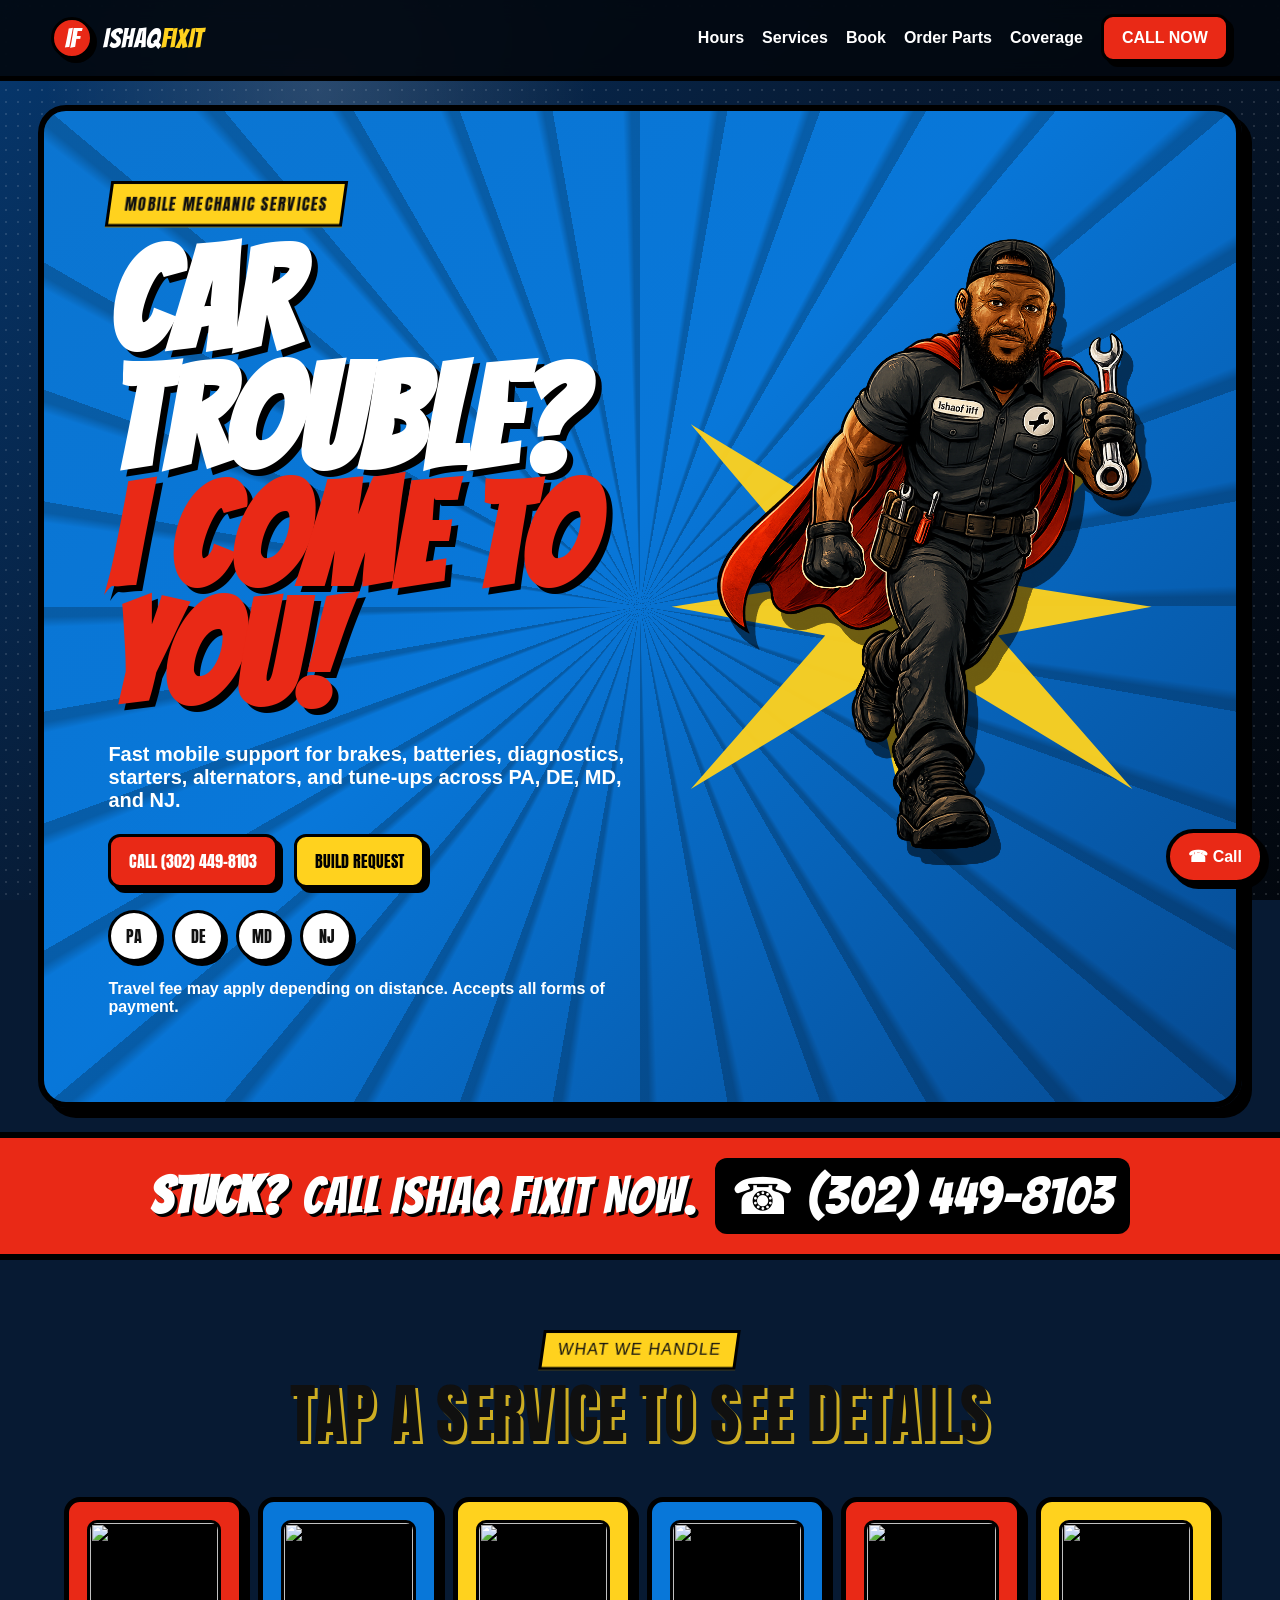
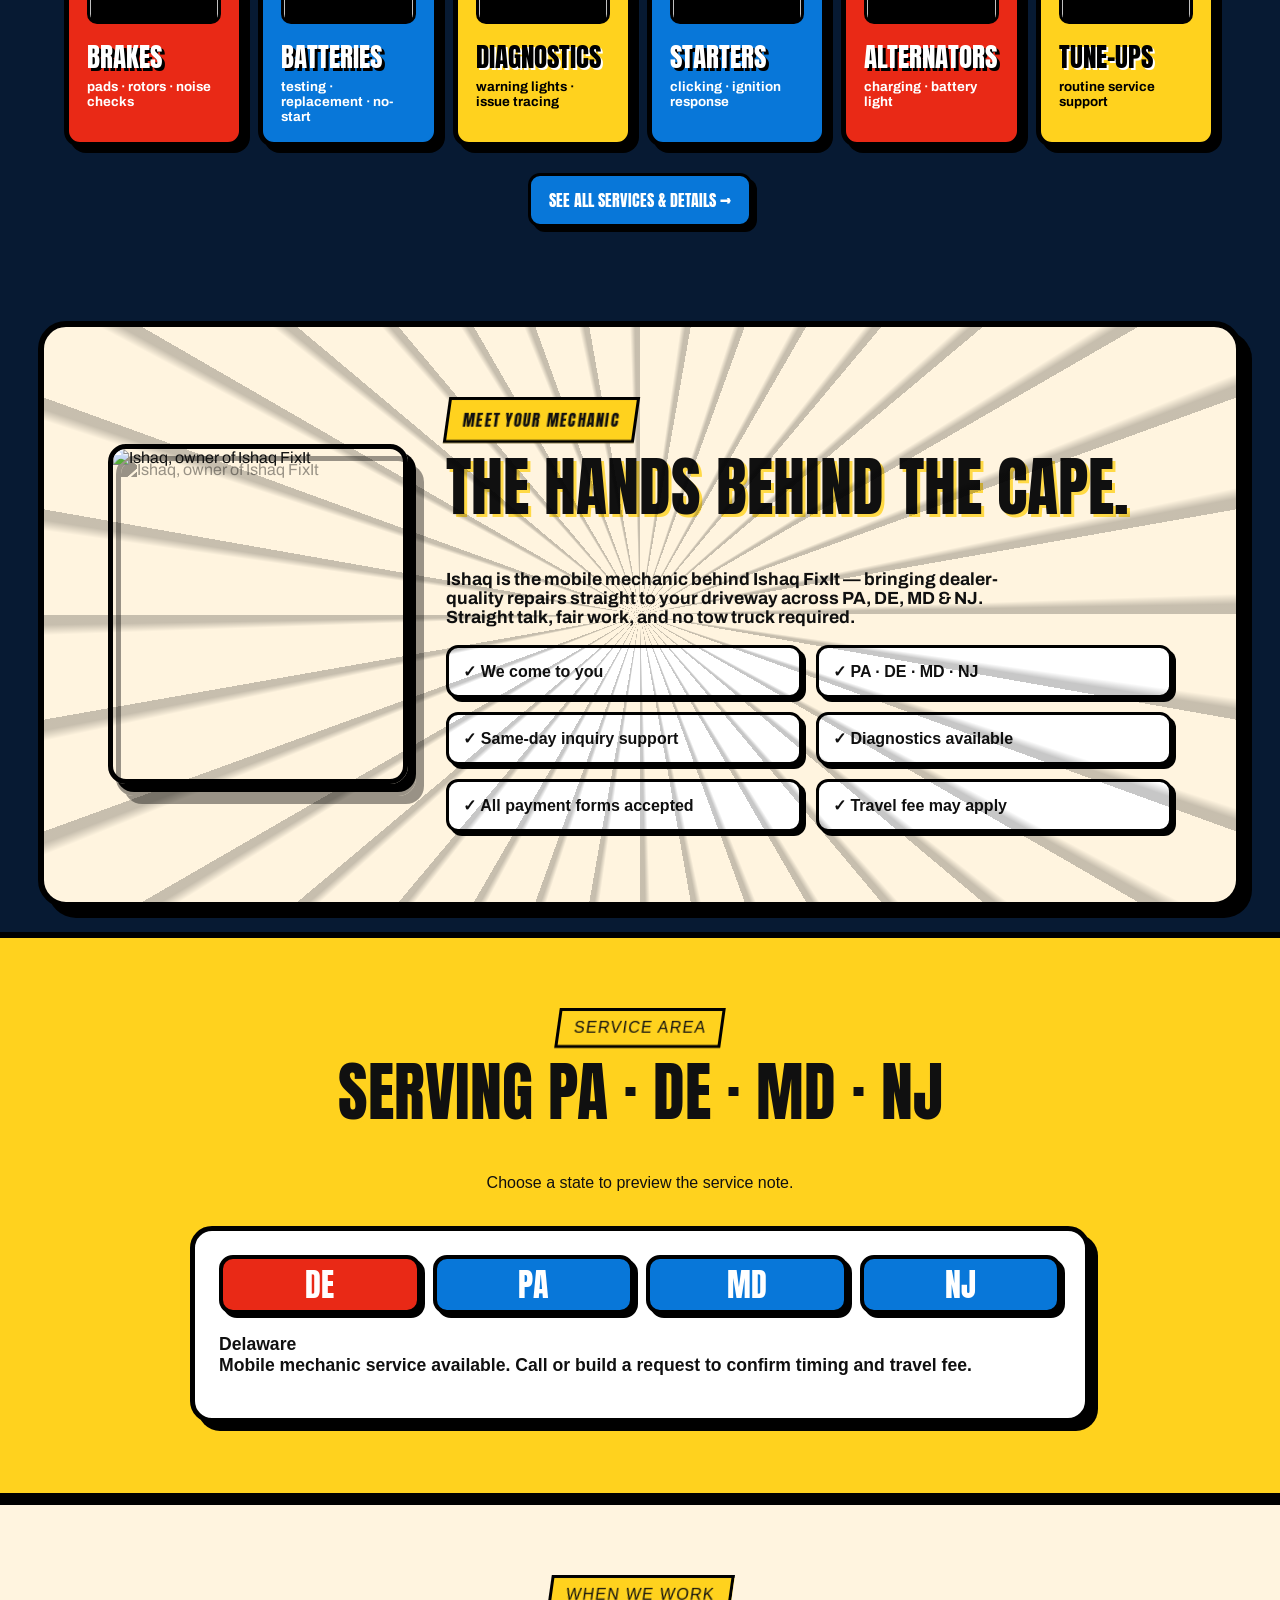
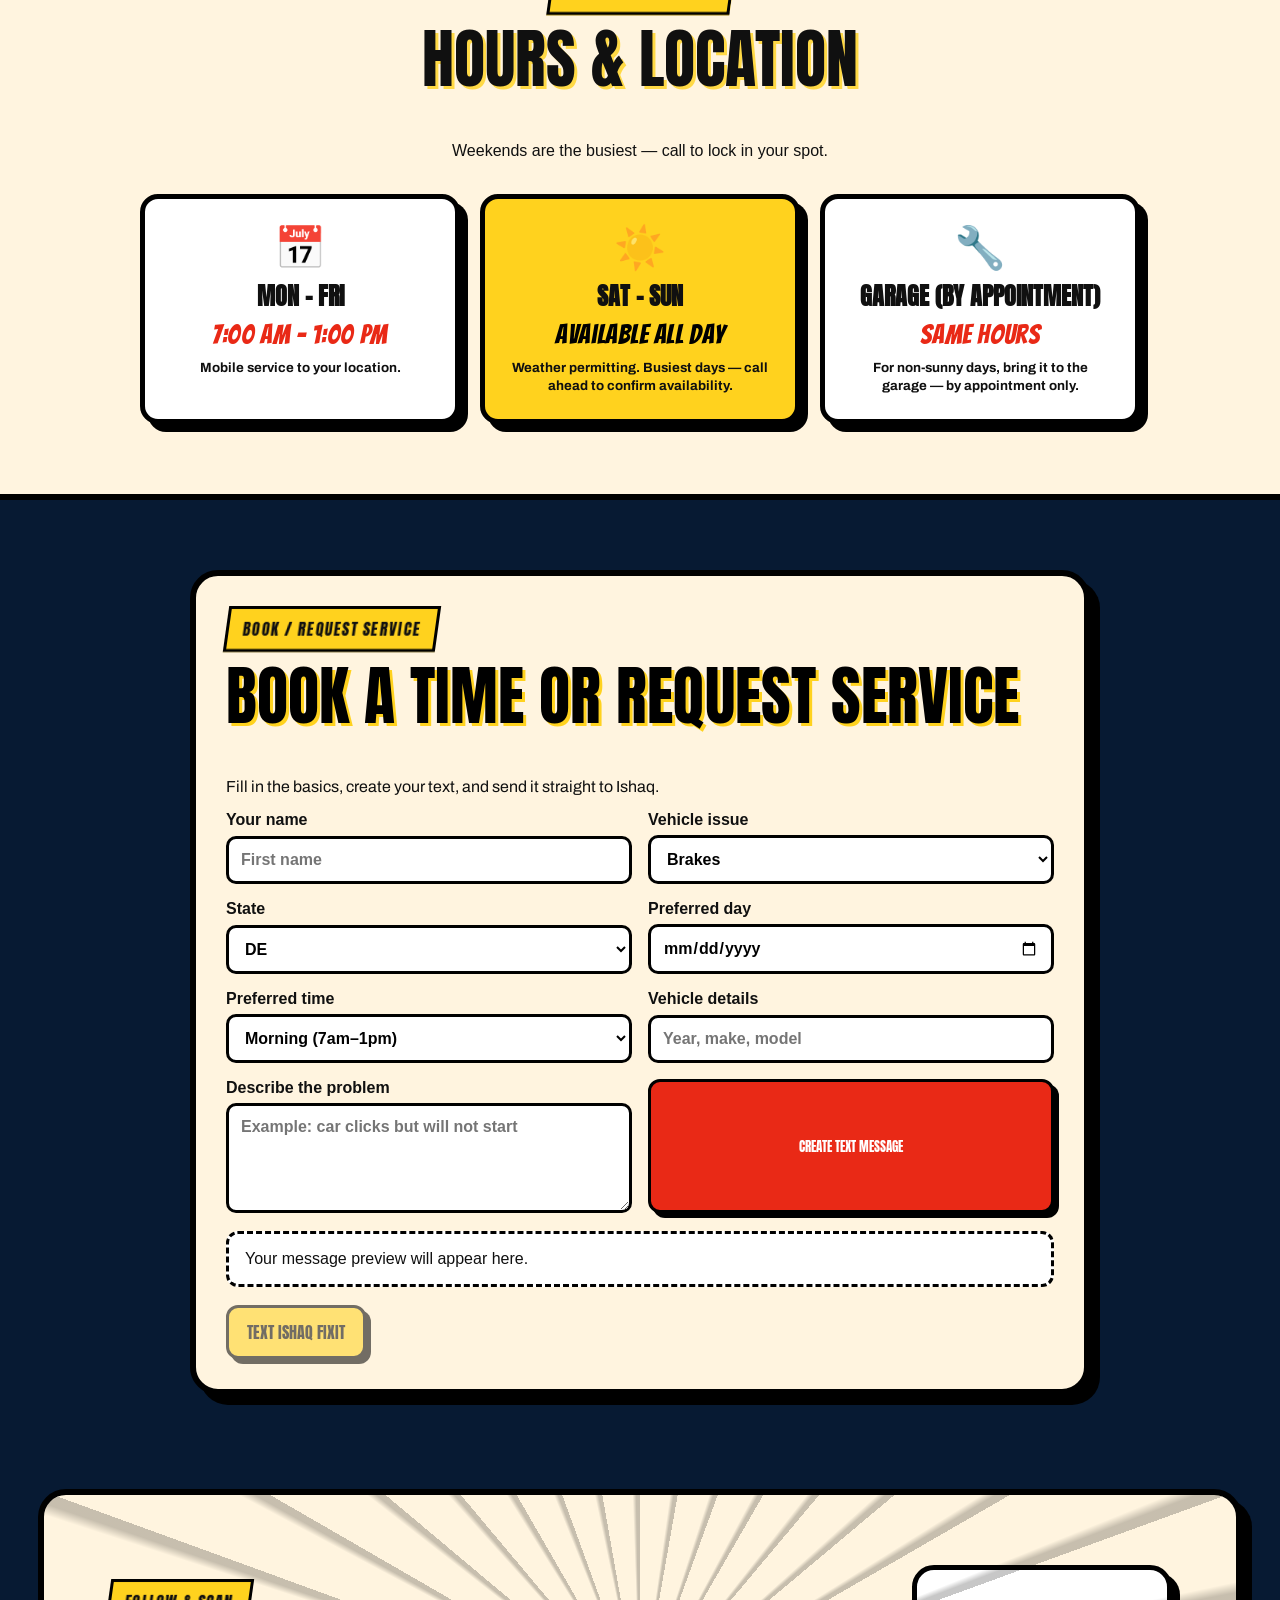
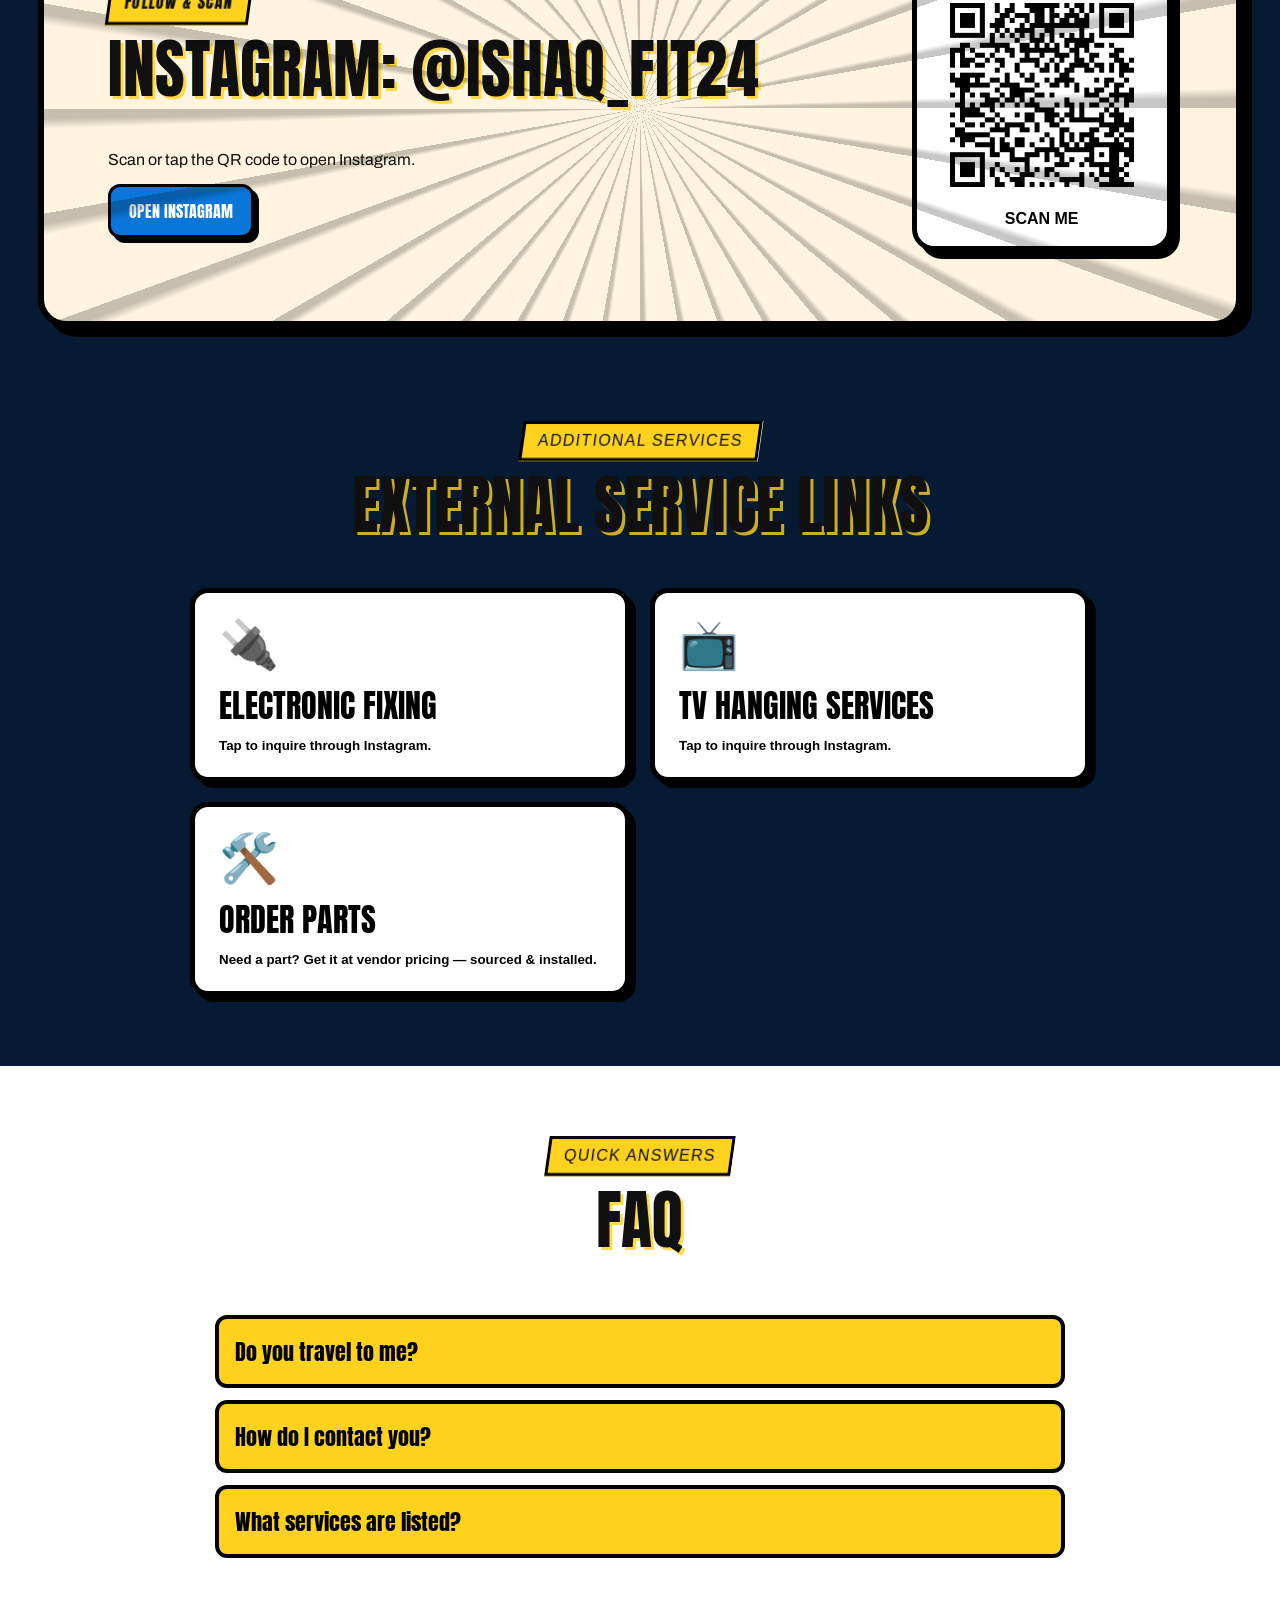
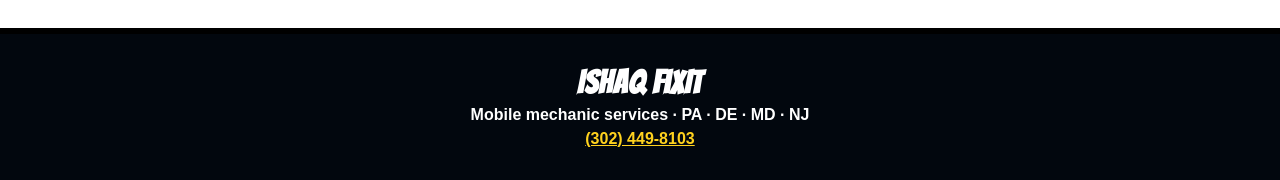
==== commit 7a063b86: "Add files via upload" ====
--- a/index.html
+++ b/index.html
@@ -5,6 +5,9 @@
   <meta name="viewport" content="width=device-width, initial-scale=1.0" />
   <title>Ishaq FixIt | Mobile Mechanic Services</title>
   <meta name="description" content="Ishaq FixIt mobile mechanic services for brakes, batteries, diagnostics, starters, alternators, and tune-ups across PA, DE, MD, and NJ." />
+  <link rel="preconnect" href="https://fonts.googleapis.com" />
+  <link rel="preconnect" href="https://fonts.gstatic.com" crossorigin />
+  <link href="https://fonts.googleapis.com/css2?family=Bangers&family=Anton&family=Archivo:wght@400;600;700;800&display=swap" rel="stylesheet" />
   <link rel="stylesheet" href="styles.css" />
 </head>
 <body>
@@ -15,10 +18,11 @@
     </a>
     <button class="menu-toggle" aria-label="Open menu" aria-expanded="false">☰</button>
     <nav class="site-nav" aria-label="Primary navigation">
-      <a href="#services">Services</a>
+      <a href="#hours">Hours</a>
+      <a href="services.html">Services</a>
+      <a href="#request">Book</a>
+      <a href="parts.html">Order Parts</a>
       <a href="#coverage">Coverage</a>
-      <a href="#request">Request Quote</a>
-      <a href="#other-services">Other Services</a>
       <a class="nav-call" href="tel:+13024498103">Call Now</a>
     </nav>
   </header>
@@ -56,20 +60,22 @@
         <h2>Tap a service to see details</h2>
       </div>
       <div class="service-grid">
-        <button class="service-card red" data-service="Brakes"><span>🛑</span><strong>Brakes</strong><small>pads · rotors · noise checks</small></button>
-        <button class="service-card blue" data-service="Batteries"><span>🔋</span><strong>Batteries</strong><small>testing · replacement · no-start</small></button>
-        <button class="service-card yellow" data-service="Diagnostics"><span>🧰</span><strong>Diagnostics</strong><small>warning lights · issue tracing</small></button>
-        <button class="service-card blue" data-service="Starters"><span>⚙️</span><strong>Starters</strong><small>clicking · ignition response</small></button>
-        <button class="service-card red" data-service="Alternators"><span>🔄</span><strong>Alternators</strong><small>charging · battery light</small></button>
-        <button class="service-card yellow" data-service="Tune-ups"><span>✨</span><strong>Tune-Ups</strong><small>routine service support</small></button>
-      </div>
-    </section>
-
-    <section class="why section-pop">
-      <img src="assets/character.png" alt="Ishaq FixIt superhero mechanic" />
+        <button class="service-card red" data-service="Brakes"><img class="svc-icon" src="assets/icon-brakes.png" alt="" /><strong>Brakes</strong><small>pads · rotors · noise checks</small></button>
+        <button class="service-card blue" data-service="Batteries"><img class="svc-icon" src="assets/icon-batteries.png" alt="" /><strong>Batteries</strong><small>testing · replacement · no-start</small></button>
+        <button class="service-card yellow" data-service="Diagnostics"><img class="svc-icon" src="assets/icon-diagnostics.png" alt="" /><strong>Diagnostics</strong><small>warning lights · issue tracing</small></button>
+        <button class="service-card blue" data-service="Starters"><img class="svc-icon" src="assets/icon-starters.png" alt="" /><strong>Starters</strong><small>clicking · ignition response</small></button>
+        <button class="service-card red" data-service="Alternators"><img class="svc-icon" src="assets/icon-alternators.png" alt="" /><strong>Alternators</strong><small>charging · battery light</small></button>
+        <button class="service-card yellow" data-service="Tune-ups"><img class="svc-icon" src="assets/icon-tuneups.png" alt="" /><strong>Tune-Ups</strong><small>routine service support</small></button>
+      </div>
+      <div class="intro-actions"><a class="btn btn-blue" href="services.html">See all services &amp; details &rarr;</a></div>
+    </section>
+
+    <section id="about" class="why section-pop">
+      <img class="ishaq-photo" src="assets/ishaq.jpg" alt="Ishaq, owner of Ishaq FixIt" />
       <div>
-        <p class="eyebrow">Why choose Ishaq FixIt</p>
-        <h2>Mobile service with comic-book speed.</h2>
+        <p class="eyebrow">Meet your mechanic</p>
+        <h2>The hands behind the cape.</h2>
+        <p class="about-bio">Ishaq is the mobile mechanic behind Ishaq FixIt — bringing dealer-quality repairs straight to your driveway across PA, DE, MD &amp; NJ. Straight talk, fair work, and no tow truck required.</p>
         <div class="benefit-grid">
           <span>✓ We come to you</span>
           <span>✓ PA · DE · MD · NJ</span>
@@ -101,14 +107,45 @@
       </div>
     </section>
 
+    <section id="hours" class="section hours-section">
+      <div class="section-heading">
+        <p class="eyebrow">When we work</p>
+        <h2>Hours &amp; Location</h2>
+        <p>Weekends are the busiest — call to lock in your spot.</p>
+      </div>
+      <div class="hours-grid">
+        <div class="hours-card">
+          <span class="hours-icon">📅</span>
+          <strong>Mon – Fri</strong>
+          <p class="hours-time">7:00 AM – 1:00 PM</p>
+          <small>Mobile service to your location.</small>
+        </div>
+        <div class="hours-card highlight">
+          <span class="hours-icon">☀️</span>
+          <strong>Sat – Sun</strong>
+          <p class="hours-time">Available all day</p>
+          <small>Weather permitting. Busiest days — call ahead to confirm availability.</small>
+        </div>
+        <div class="hours-card">
+          <span class="hours-icon">🔧</span>
+          <strong>Garage (by appointment)</strong>
+          <p class="hours-time">Same hours</p>
+          <small>For non-sunny days, bring it to the garage — by appointment only.</small>
+        </div>
+      </div>
+    </section>
+
     <section id="request" class="section request-section">
       <div class="request-card">
         <div>
-          <p class="eyebrow">Interactive request</p>
-          <h2>Build your text message before you call</h2>
-          <p>Fill in the basics, then create a ready-to-send text message.</p>
+          <p class="eyebrow">Book / request service</p>
+          <h2>Book a time or request service</h2>
+          <p>Fill in the basics, create your text, and send it straight to Ishaq.</p>
         </div>
         <form id="requestForm">
+          <label>Your name
+            <input id="name" placeholder="First name" />
+          </label>
           <label>Vehicle issue
             <select id="issue">
               <option>Brakes</option><option>Battery</option><option>Diagnostics</option><option>Starter</option><option>Alternator</option><option>Tune-up</option><option>Other</option>
@@ -117,6 +154,12 @@
           <label>State
             <select id="state"><option>DE</option><option>PA</option><option>MD</option><option>NJ</option></select>
           </label>
+          <label>Preferred day
+            <input id="day" type="date" />
+          </label>
+          <label>Preferred time
+            <select id="time"><option>Morning (7am–1pm)</option><option>Afternoon</option><option>Evening</option><option>Weekend — all day</option><option>As soon as possible</option></select>
+          </label>
           <label>Vehicle details
             <input id="vehicle" placeholder="Year, make, model" />
           </label>
@@ -127,38 +170,6 @@
         </form>
         <div class="message-preview" id="messagePreview">Your message preview will appear here.</div>
         <a class="btn btn-yellow disabled" id="smsLink" href="#" aria-disabled="true">Text Ishaq FixIt</a>
-      </div>
-    </section>
-
-    <section class="section book-section section-pop">
-      <div class="section-heading">
-        <p class="eyebrow">Book service</p>
-        <h2>Ready for fast mobile repair?</h2>
-        <p>Call or message now to reserve a service window and confirm travel fee details.</p>
-      </div>
-      <div class="book-grid">
-        <div>
-          <p class="book-intro">Ishaq FixIt brings quick roadside repairs to your location. Book service for brakes, batteries, diagnostics, starters, alternators, and tune-ups with clear next steps and same-day support when available.</p>
-          <ul>
-            <li><strong>Call to book now</strong> for instant service.</li>
-            <li><strong>Build your message</strong> and send it directly.</li>
-            <li><strong>Know the travel fee</strong> before arrival.</li>
-            <li><strong>Get same-day support</strong> when possible.</li>
-          </ul>
-        </div>
-        <div class="book-panel">
-          <div class="book-card">
-            <p class="book-label">What booking includes</p>
-            <ul>
-              <li>On-site inspection and diagnosis</li>
-              <li>Repair recommendation and estimate</li>
-              <li>Transparent travel fee details</li>
-              <li>Follow-up support after service</li>
-            </ul>
-            <a class="btn btn-red" href="tel:+13024498103">Call to book now</a>
-            <a class="btn btn-yellow" href="#request">Build your message</a>
-          </div>
-        </div>
       </div>
     </section>
 
@@ -183,6 +194,7 @@
       <div class="other-grid">
         <a href="https://www.instagram.com/ishaq_fit24/" target="_blank" rel="noopener"><span>🔌</span><strong>Electronic Fixing</strong><small>Tap to inquire through Instagram.</small></a>
         <a href="https://www.instagram.com/ishaq_fit24/" target="_blank" rel="noopener"><span>📺</span><strong>TV Hanging Services</strong><small>Tap to inquire through Instagram.</small></a>
+        <a href="parts.html"><span>🛠️</span><strong>Order Parts</strong><small>Need a part? Get it at vendor pricing — sourced &amp; installed.</small></a>
       </div>
     </section>
 
--- a/styles.css
+++ b/styles.css
@@ -1,14 +1 @@
-:root{--red:#e92916;--yellow:#ffd21e;--blue:#0877d9;--navy:#071a33;--ink:#101010;--cream:#fff4df;--white:#fff}*{box-sizing:border-box}html{scroll-behavior:smooth}body{margin:0;font-family:Impact,Haettenschweiler,'Arial Narrow Bold',Arial,sans-serif;background:var(--navy);color:var(--ink);overflow-x:hidden}body::before{content:"";position:fixed;inset:0;z-index:-2;background:radial-gradient(circle at 25% 10%,rgba(255,255,255,.14),transparent 22%),linear-gradient(135deg,#06386f,#071a33 45%,#02070e)}body::after{content:"";position:fixed;inset:0;z-index:-1;opacity:.12;background-image:radial-gradient(#fff 1px,transparent 1px);background-size:12px 12px}.site-header{position:sticky;top:0;z-index:20;display:flex;align-items:center;justify-content:space-between;padding:14px clamp(16px,4vw,60px);background:rgba(3,8,16,.92);backdrop-filter:blur(10px);border-bottom:5px solid #000}.brand{display:flex;align-items:center;gap:10px;color:#fff;text-decoration:none;font-size:1.5rem;letter-spacing:.5px}.brand span span{color:var(--yellow)}.brand-mark{display:grid;place-items:center;width:42px;height:42px;background:var(--red);border:3px solid #000;border-radius:50%;box-shadow:4px 4px 0 #000}.site-nav{display:flex;align-items:center;gap:18px}.site-nav a{color:#fff;text-decoration:none;font-family:Arial,sans-serif;font-weight:800}.nav-call,.btn{display:inline-flex;align-items:center;justify-content:center;border:3px solid #000;box-shadow:5px 5px 0 #000;border-radius:12px;padding:12px 18px;text-decoration:none;font-family:Arial,sans-serif;font-weight:900;text-transform:uppercase;transition:.2s ease;cursor:pointer}.nav-call,.btn-red{background:var(--red);color:#fff}.btn-yellow{background:var(--yellow);color:#000}.btn-blue{background:var(--blue);color:#fff}.btn:hover,.nav-call:hover,.service-card:hover,.other-grid a:hover{transform:translate(-2px,-2px);box-shadow:8px 8px 0 #000}.menu-toggle{display:none;background:var(--yellow);border:3px solid #000;border-radius:8px;font-size:1.6rem}.section,.section-pop{padding:70px clamp(16px,5vw,80px)}.section-pop{margin:24px clamp(12px,3vw,40px);border:6px solid #000;border-radius:28px;box-shadow:10px 10px 0 #000;background:var(--cream);position:relative;overflow:hidden}.hero{display:grid;grid-template-columns:minmax(0,1fr) minmax(300px,520px);gap:20px;align-items:center;background:linear-gradient(135deg,#0b75d1 0%,#0877d9 45%,#064a91 100%);min-height:680px}.hero::before,.section-pop::before{content:"";position:absolute;inset:-40%;background:repeating-conic-gradient(from 0deg,#0000 0 8deg,rgba(0,0,0,.22) 9deg 10deg);z-index:0}.hero>*{position:relative;z-index:1}.eyebrow{font-family:Arial,sans-serif;font-weight:900;text-transform:uppercase;letter-spacing:.08em;background:var(--yellow);display:inline-block;padding:8px 14px;border:3px solid #000;transform:skew(-8deg)}h1,h2,h3,p{margin-top:0}h1{font-size:clamp(4rem,12vw,9rem);line-height:.78;color:#fff;text-shadow:6px 6px 0 #000;letter-spacing:-.05em;text-transform:uppercase;margin-bottom:28px}h1 span{display:block}h1 strong{display:block;color:var(--red)}h2{font-size:clamp(2.2rem,5vw,4.2rem);line-height:.9;text-transform:uppercase;color:#fff;text-shadow:4px 4px 0 #000}.section:not(.request-section) h2,.why h2,.qr-section h2{color:var(--ink);text-shadow:3px 3px 0 rgba(255,210,30,.8)}.hero-text{font-family:Arial,sans-serif;font-size:1.25rem;font-weight:800;max-width:650px;color:#fff}.hero-actions{display:flex;gap:16px;flex-wrap:wrap;margin:22px 0}.hero-tags{display:flex;gap:12px;margin:18px 0}.hero-tags span{background:#fff;border:3px solid #000;border-radius:50%;width:52px;height:52px;display:grid;place-items:center;font-family:Arial,sans-serif;font-weight:900;box-shadow:4px 4px 0 #000}.fine-print{font-family:Arial,sans-serif;font-weight:700;color:#fff}.hero-art{position:relative;display:grid;place-items:center;min-height:580px}.hero-art img{max-width:min(600px,115%);width:100%;filter:drop-shadow(10px 16px 0 rgba(0,0,0,.55));animation:floaty 4s ease-in-out infinite}.burst{position:absolute;width:480px;height:480px;background:var(--yellow);clip-path:polygon(50% 0,58% 35%,96% 12%,68% 45%,100% 50%,68% 56%,96% 88%,58% 65%,50% 100%,42% 65%,4% 88%,32% 56%,0 50%,32% 45%,4% 12%,42% 35%);opacity:.95}.emergency-strip{display:flex;align-items:center;justify-content:center;gap:18px;flex-wrap:wrap;background:var(--red);color:#fff;border-block:6px solid #000;padding:20px;font-size:clamp(1.6rem,4vw,3.5rem);text-transform:uppercase;text-shadow:3px 3px 0 #000}.emergency-strip a{color:#fff;background:#000;padding:8px 16px;border-radius:12px;text-decoration:none}.section-heading{text-align:center;margin-bottom:34px}.section-heading p{font-family:Arial,sans-serif}.service-grid{display:grid;grid-template-columns:repeat(6,1fr);gap:14px}.service-card{min-height:190px;border:5px solid #000;box-shadow:6px 6px 0 #000;border-radius:16px;padding:18px;color:#fff;text-align:left;cursor:pointer;transition:.2s ease;font:inherit}.service-card span{font-size:3rem;display:block}.service-card strong{display:block;font-size:1.7rem;text-transform:uppercase;text-shadow:3px 3px 0 #000}.service-card small{font-family:Arial,sans-serif;font-weight:900}.service-card.red{background:var(--red)}.service-card.blue{background:var(--blue)}.service-card.yellow{background:var(--yellow);color:#000}.service-card.yellow strong{text-shadow:2px 2px 0 #fff}.why{display:grid;grid-template-columns:300px 1fr;align-items:center;gap:38px}.why img{width:100%;filter:drop-shadow(8px 12px 0 rgba(0,0,0,.4));transform:scale(1.25)}.benefit-grid{display:grid;grid-template-columns:repeat(2,1fr);gap:14px;font-family:Arial,sans-serif;font-weight:900}.benefit-grid span{background:#fff;border:3px solid #000;border-radius:12px;padding:14px;box-shadow:4px 4px 0 #000}.coverage-section{background:var(--yellow);border-block:6px solid #000}.state-panel{max-width:900px;margin:auto;background:#fff;border:5px solid #000;border-radius:22px;box-shadow:8px 8px 0 #000;padding:24px}.state-buttons{display:grid;grid-template-columns:repeat(4,1fr);gap:12px}.state-btn{font:inherit;font-size:2rem;border:4px solid #000;border-radius:14px;background:var(--blue);color:#fff;box-shadow:4px 4px 0 #000;cursor:pointer}.state-btn.active{background:var(--red)}.state-note{margin-top:20px;font-family:Arial,sans-serif;font-size:1.1rem;font-weight:800}.request-section{background:#071a33}.request-card{max-width:900px;margin:auto;background:var(--cream);border:6px solid #000;border-radius:28px;box-shadow:10px 10px 0 #000;padding:30px}.request-card h2{color:#000;text-shadow:3px 3px 0 var(--yellow)}form{display:grid;grid-template-columns:1fr 1fr;gap:16px;font-family:Arial,sans-serif;font-weight:900}label{display:grid;gap:6px}input,select,textarea{width:100%;border:3px solid #000;border-radius:10px;padding:12px;font:inherit;background:#fff}textarea{grid-column:1/-1;min-height:110px}.message-preview{font-family:Arial,sans-serif;background:#fff;border:3px dashed #000;border-radius:12px;padding:16px;margin:18px 0;white-space:pre-wrap}.disabled{opacity:.55;pointer-events:none}.qr-section{display:grid;grid-template-columns:1fr 260px;gap:28px;align-items:center}.qr-card{display:grid;place-items:center;gap:8px;background:#fff;border:5px solid #000;border-radius:22px;box-shadow:8px 8px 0 #000;padding:18px;color:#000;text-decoration:none;font-family:Arial,sans-serif;font-weight:900}.qr-card img{width:100%;max-width:220px}.other-grid{display:grid;grid-template-columns:repeat(2,1fr);gap:20px;max-width:900px;margin:auto}.other-grid a{display:grid;gap:8px;background:#fff;color:#000;text-decoration:none;border:5px solid #000;border-radius:18px;box-shadow:6px 6px 0 #000;padding:24px;transition:.2s ease}.other-grid span{font-size:3rem}.other-grid strong{font-size:2rem;text-transform:uppercase}.other-grid small{font-family:Arial,sans-serif;font-weight:900}.faq-section{background:#fff}.faq-list{max-width:850px;margin:auto}.faq-q{width:100%;text-align:left;background:var(--yellow);border:4px solid #000;border-radius:12px;padding:16px;font:inherit;font-size:1.4rem;margin-top:12px;cursor:pointer}.faq-a{display:none;font-family:Arial,sans-serif;font-weight:800;border:3px solid #000;border-top:0;border-radius:0 0 12px 12px;padding:16px;background:#fff}.faq-a.open{display:block}.site-footer{display:grid;gap:6px;text-align:center;background:#02070e;color:#fff;border-top:6px solid #000;padding:32px;font-family:Arial,sans-serif;font-weight:900}.site-footer strong{font-size:2rem;font-family:Impact}.site-footer a{color:var(--yellow)}dialog{border:6px solid #000;border-radius:24px;box-shadow:10px 10px 0 #000;max-width:560px;padding:28px;background:var(--cream)}dialog::backdrop{background:rgba(0,0,0,.7)}.dialog-close{position:absolute;right:12px;top:10px;border:3px solid #000;border-radius:50%;background:var(--red);color:#fff;font-size:1.4rem;font-weight:900;cursor:pointer}.floating-call{position:fixed;right:16px;bottom:16px;z-index:30;background:var(--red);color:#fff;text-decoration:none;border:4px solid #000;border-radius:999px;box-shadow:5px 5px 0 #000;padding:14px 18px;font-family:Arial,sans-serif;font-weight:900}@keyframes floaty{0%,100%{transform:translateY(0)}50%{transform:translateY(-14px)}}@media(max-width:980px){.menu-toggle{display:block}.site-nav{position:absolute;left:0;right:0;top:74px;display:none;flex-direction:column;background:#02070e;padding:20px;border-bottom:5px solid #000}.site-nav.open{display:flex}.hero,.why,.qr-section{grid-template-columns:1fr}.hero{min-height:auto}.hero-art{min-height:420px}.service-grid{grid-template-columns:repeat(2,1fr)}.why img{max-width:260px;margin:auto;transform:none}.benefit-grid,form,.other-grid{grid-template-columns:1fr}.state-buttons{grid-template-columns:repeat(2,1fr)}}@media(max-width:560px){h1{font-size:4rem}.service-grid{grid-template-columns:1fr}.section,.section-pop{padding:44px 16px}.section-pop{margin:14px}.hero-art{min-height:320px}.emergency-strip{font-size:1.5rem}.qr-card{max-width:260px;margin:auto}}
-
-.book-section{padding:70px clamp(16px,5vw,80px)}
-.book-grid{display:grid;grid-template-columns:1.5fr 0.9fr;gap:24px;align-items:start}
-.book-intro{font-family:Arial,sans-serif;font-weight:700;line-height:1.8;color:var(--ink);margin-bottom:18px}
-.book-grid ul,.book-card ul{margin:0;padding-left:1.3rem;list-style:disc;color:var(--ink);line-height:1.9}
-.book-grid li,.book-card li{margin-bottom:12px;font-weight:700}
-.book-panel{display:grid}
-.book-card{background:var(--cream);border:6px solid #000;border-radius:28px;box-shadow:10px 10px 0 #000;padding:28px}
-.book-label{display:inline-block;text-transform:uppercase;letter-spacing:.12em;font-family:Arial,sans-serif;font-weight:900;color:var(--yellow);margin-bottom:18px}
-.book-card .btn{width:100%;margin-top:12px}
-@media(max-width:980px){.book-grid{grid-template-columns:1fr}.book-grid ul,.book-card ul{padding-left:1rem}}
-@media(max-width:560px){.book-section{padding:44px 16px}.book-grid{grid-template-columns:1fr}.book-card{padding:22px}}
-
+:root{--red:#e92916;--yellow:#ffd21e;--blue:#0877d9;--navy:#071a33;--ink:#101010;--cream:#fff4df;--white:#fff}*{box-sizing:border-box}html{scroll-behavior:smooth}body{margin:0;font-family:'Archivo',Arial,sans-serif;background:var(--navy);color:var(--ink);overflow-x:hidden}body::before{content:"";position:fixed;inset:0;z-index:-2;background:radial-gradient(circle at 25% 10%,rgba(255,255,255,.14),transparent 22%),linear-gradient(135deg,#06386f,#071a33 45%,#02070e)}body::after{content:"";position:fixed;inset:0;z-index:-1;opacity:.12;background-image:radial-gradient(#fff 1px,transparent 1px);background-size:12px 12px}.site-header{position:sticky;top:0;z-index:20;display:flex;align-items:center;justify-content:space-between;padding:14px clamp(16px,4vw,60px);background:rgba(3,8,16,.92);backdrop-filter:blur(10px);border-bottom:5px solid #000}.brand{display:flex;align-items:center;gap:10px;color:#fff;text-decoration:none;font-size:1.5rem;letter-spacing:.5px}.brand span span{color:var(--yellow)}.brand-mark{display:grid;place-items:center;width:42px;height:42px;background:var(--red);border:3px solid #000;border-radius:50%;box-shadow:4px 4px 0 #000}.site-nav{display:flex;align-items:center;gap:18px}.site-nav a{color:#fff;text-decoration:none;font-family:Arial,sans-serif;font-weight:800}.nav-call,.btn{display:inline-flex;align-items:center;justify-content:center;border:3px solid #000;box-shadow:5px 5px 0 #000;border-radius:12px;padding:12px 18px;text-decoration:none;font-family:Arial,sans-serif;font-weight:900;text-transform:uppercase;transition:.2s ease;cursor:pointer}.nav-call,.btn-red{background:var(--red);color:#fff}.btn-yellow{background:var(--yellow);color:#000}.btn-blue{background:var(--blue);color:#fff}.btn:hover,.nav-call:hover,.service-card:hover,.other-grid a:hover{transform:translate(-2px,-2px);box-shadow:8px 8px 0 #000}.menu-toggle{display:none;background:var(--yellow);border:3px solid #000;border-radius:8px;font-size:1.6rem}.section,.section-pop{padding:70px clamp(16px,5vw,80px)}.section-pop{margin:24px clamp(12px,3vw,40px);border:6px solid #000;border-radius:28px;box-shadow:10px 10px 0 #000;background:var(--cream);position:relative;overflow:hidden}.hero{display:grid;grid-template-columns:minmax(0,1fr) minmax(300px,520px);gap:20px;align-items:center;background:linear-gradient(135deg,#0b75d1 0%,#0877d9 45%,#064a91 100%);min-height:680px}.hero::before,.section-pop::before{content:"";position:absolute;inset:-40%;background:repeating-conic-gradient(from 0deg,#0000 0 8deg,rgba(0,0,0,.22) 9deg 10deg);z-index:0;pointer-events:none}.hero>*{position:relative;z-index:1}.eyebrow{font-family:Arial,sans-serif;font-weight:900;text-transform:uppercase;letter-spacing:.08em;background:var(--yellow);display:inline-block;padding:8px 14px;border:3px solid #000;transform:skew(-8deg)}h1,h2,h3,p{margin-top:0}h1{font-size:clamp(4rem,12vw,9rem);line-height:.78;color:#fff;text-shadow:6px 6px 0 #000;letter-spacing:-.05em;text-transform:uppercase;margin-bottom:28px}h1 span{display:block}h1 strong{display:block;color:var(--red)}h2{font-size:clamp(2.2rem,5vw,4.2rem);line-height:.9;text-transform:uppercase;color:#fff;text-shadow:4px 4px 0 #000}.section:not(.request-section) h2,.why h2,.qr-section h2{color:var(--ink);text-shadow:3px 3px 0 rgba(255,210,30,.8)}.hero-text{font-family:Arial,sans-serif;font-size:1.25rem;font-weight:800;max-width:650px;color:#fff}.hero-actions{display:flex;gap:16px;flex-wrap:wrap;margin:22px 0}.hero-tags{display:flex;gap:12px;margin:18px 0}.hero-tags span{background:#fff;border:3px solid #000;border-radius:50%;width:52px;height:52px;display:grid;place-items:center;font-family:Arial,sans-serif;font-weight:900;box-shadow:4px 4px 0 #000}.fine-print{font-family:Arial,sans-serif;font-weight:700;color:#fff}.hero-art{position:relative;display:grid;place-items:center;min-height:580px}.hero-art img{max-width:min(600px,115%);width:100%;filter:drop-shadow(10px 16px 0 rgba(0,0,0,.55));animation:floaty 4s ease-in-out infinite}.burst{position:absolute;width:480px;height:480px;background:var(--yellow);clip-path:polygon(50% 0,58% 35%,96% 12%,68% 45%,100% 50%,68% 56%,96% 88%,58% 65%,50% 100%,42% 65%,4% 88%,32% 56%,0 50%,32% 45%,4% 12%,42% 35%);opacity:.95}.emergency-strip{display:flex;align-items:center;justify-content:center;gap:18px;flex-wrap:wrap;background:var(--red);color:#fff;border-block:6px solid #000;padding:20px;font-size:clamp(1.6rem,4vw,3.5rem);text-transform:uppercase;text-shadow:3px 3px 0 #000}.emergency-strip a{color:#fff;background:#000;padding:8px 16px;border-radius:12px;text-decoration:none}.section-heading{text-align:center;margin-bottom:34px}.section-heading p{font-family:Arial,sans-serif}.service-grid{display:grid;grid-template-columns:repeat(6,1fr);gap:14px}.service-card{min-height:190px;border:5px solid #000;box-shadow:6px 6px 0 #000;border-radius:16px;padding:18px;color:#fff;text-align:left;cursor:pointer;transition:.2s ease;font:inherit}.service-card span{font-size:3rem;display:block}.service-card strong{display:block;font-size:1.7rem;text-transform:uppercase;text-shadow:3px 3px 0 #000}.service-card small{font-family:Arial,sans-serif;font-weight:900}.service-card.red{background:var(--red)}.service-card.blue{background:var(--blue)}.service-card.yellow{background:var(--yellow);color:#000}.service-card.yellow strong{text-shadow:2px 2px 0 #fff}.why{display:grid;grid-template-columns:300px 1fr;align-items:center;gap:38px}.why img{width:100%;filter:drop-shadow(8px 12px 0 rgba(0,0,0,.4));transform:scale(1.25)}.benefit-grid{display:grid;grid-template-columns:repeat(2,1fr);gap:14px;font-family:Arial,sans-serif;font-weight:900}.benefit-grid span{background:#fff;border:3px solid #000;border-radius:12px;padding:14px;box-shadow:4px 4px 0 #000}.coverage-section{background:var(--yellow);border-block:6px solid #000}.state-panel{max-width:900px;margin:auto;background:#fff;border:5px solid #000;border-radius:22px;box-shadow:8px 8px 0 #000;padding:24px}.state-buttons{display:grid;grid-template-columns:repeat(4,1fr);gap:12px}.state-btn{font:inherit;font-size:2rem;border:4px solid #000;border-radius:14px;background:var(--blue);color:#fff;box-shadow:4px 4px 0 #000;cursor:pointer}.state-btn.active{background:var(--red)}.state-note{margin-top:20px;font-family:Arial,sans-serif;font-size:1.1rem;font-weight:800}.request-section{background:#071a33}.request-card{max-width:900px;margin:auto;background:var(--cream);border:6px solid #000;border-radius:28px;box-shadow:10px 10px 0 #000;padding:30px}.request-card h2{color:#000;text-shadow:3px 3px 0 var(--yellow)}form{display:grid;grid-template-columns:1fr 1fr;gap:16px;font-family:Arial,sans-serif;font-weight:900}label{display:grid;gap:6px}input,select,textarea{width:100%;border:3px solid #000;border-radius:10px;padding:12px;font:inherit;background:#fff}textarea{grid-column:1/-1;min-height:110px}.message-preview{font-family:Arial,sans-serif;background:#fff;border:3px dashed #000;border-radius:12px;padding:16px;margin:18px 0;white-space:pre-wrap}.disabled{opacity:.55;pointer-events:none}.qr-section{display:grid;grid-template-columns:1fr 260px;gap:28px;align-items:center}.qr-card{display:grid;place-items:center;gap:8px;background:#fff;border:5px solid #000;border-radius:22px;box-shadow:8px 8px 0 #000;padding:18px;color:#000;text-decoration:none;font-family:Arial,sans-serif;font-weight:900}.qr-card img{width:100%;max-width:220px}.other-grid{display:grid;grid-template-columns:repeat(2,1fr);gap:20px;max-width:900px;margin:auto}.other-grid a{display:grid;gap:8px;background:#fff;color:#000;text-decoration:none;border:5px solid #000;border-radius:18px;box-shadow:6px 6px 0 #000;padding:24px;transition:.2s ease}.other-grid span{font-size:3rem}.other-grid strong{font-size:2rem;text-transform:uppercase}.other-grid small{font-family:Arial,sans-serif;font-weight:900}.faq-section{background:#fff}.faq-list{max-width:850px;margin:auto}.faq-q{width:100%;text-align:left;background:var(--yellow);border:4px solid #000;border-radius:12px;padding:16px;font:inherit;font-size:1.4rem;margin-top:12px;cursor:pointer}.faq-a{display:none;font-family:Arial,sans-serif;font-weight:800;border:3px solid #000;border-top:0;border-radius:0 0 12px 12px;padding:16px;background:#fff}.faq-a.open{display:block}.site-footer{display:grid;gap:6px;text-align:center;background:#02070e;color:#fff;border-top:6px solid #000;padding:32px;font-family:Arial,sans-serif;font-weight:900}.site-footer strong{font-size:2rem;font-family:Impact}.site-footer a{color:var(--yellow)}dialog{border:6px solid #000;border-radius:24px;box-shadow:10px 10px 0 #000;max-width:560px;padding:28px;background:var(--cream)}dialog::backdrop{background:rgba(0,0,0,.7)}.dialog-close{position:absolute;right:12px;top:10px;border:3px solid #000;border-radius:50%;background:var(--red);color:#fff;font-size:1.4rem;font-weight:900;cursor:pointer}.floating-call{position:fixed;right:16px;bottom:16px;z-index:30;background:var(--red);color:#fff;text-decoration:none;border:4px solid #000;border-radius:999px;box-shadow:5px 5px 0 #000;padding:14px 18px;font-family:Arial,sans-serif;font-weight:900}@keyframes floaty{0%,100%{transform:translateY(0)}50%{transform:translateY(-14px)}}@media(max-width:980px){.menu-toggle{display:block}.site-nav{position:absolute;left:0;right:0;top:74px;display:none;flex-direction:column;background:#02070e;padding:20px;border-bottom:5px solid #000}.site-nav.open{display:flex}.hero,.why,.qr-section{grid-template-columns:1fr}.hero{min-height:auto}.hero-art{min-height:420px}.service-grid{grid-template-columns:repeat(2,1fr)}.why img{max-width:260px;margin:auto;transform:none}.benefit-grid,form,.other-grid{grid-template-columns:1fr}.state-buttons{grid-template-columns:repeat(2,1fr)}}@media(max-width:560px){h1{font-size:4rem}.service-grid{grid-template-columns:1fr}.section,.section-pop{padding:44px 16px}.section-pop{margin:14px}.hero-art{min-height:320px}.emergency-strip{font-size:1.5rem}.qr-card{max-width:260px;margin:auto}}h1,.brand,.emergency-strip,.site-footer strong,dialog h3{font-family:'Bangers',Impact,sans-serif;letter-spacing:.02em;-webkit-font-smoothing:antialiased}h2,h3,.eyebrow,.service-card strong,.other-grid strong,.state-btn,.faq-q,.nav-call,.btn,.hero-tags span{font-family:'Anton','Arial Narrow',sans-serif;font-weight:400}h1{letter-spacing:.01em;line-height:.82}.svc-icon{display:block;width:100%;height:104px;object-fit:cover;border:3px solid #000;border-radius:10px;margin-bottom:12px;background:#000}.service-card{display:flex;flex-direction:column}.service-card small{margin-top:2px;font-family:'Archivo',Arial,sans-serif;font-weight:700}.brand{font-size:1.7rem}.why img.ishaq-photo{transform:none;width:100%;border:5px solid #000;border-radius:18px;box-shadow:8px 8px 0 #000;object-fit:cover;aspect-ratio:3/3.4}.about-bio{font-family:'Archivo',Arial,sans-serif;font-weight:700;font-size:1.1rem;margin-bottom:18px;max-width:560px}.hours-section{background:var(--cream);border-block:6px solid #000}.hours-grid{display:grid;grid-template-columns:repeat(3,1fr);gap:20px;max-width:1000px;margin:auto}.hours-card{background:#fff;border:5px solid #000;border-radius:18px;box-shadow:8px 8px 0 #000;padding:24px;text-align:center}.hours-card.highlight{background:var(--yellow)}.hours-icon{font-size:2.6rem;display:block;margin-bottom:6px}.hours-card strong{display:block;font-family:'Anton',sans-serif;font-size:1.5rem;text-transform:uppercase}.hours-time{font-family:'Bangers',sans-serif;font-size:1.7rem;color:var(--red);margin:6px 0 10px;letter-spacing:.02em}.hours-card.highlight .hours-time{color:#000}.hours-card small{font-family:'Archivo',Arial,sans-serif;font-weight:700;display:block;line-height:1.35}@media(max-width:980px){.hours-grid{grid-template-columns:1fr}}.parts-note{color:#3a3320 !important;margin-top:16px;border-top:3px dashed #000;padding-top:14px;line-height:1.4}.intro-actions{display:flex;gap:16px;flex-wrap:wrap;justify-content:center;margin-top:26px}.services-intro{background:linear-gradient(135deg,#0b75d1,#064a91);border-bottom:6px solid #000;text-align:center}.services-intro h2{color:#fff !important;text-shadow:4px 4px 0 #000}.services-intro .section-heading>p{color:#fff;font-family:'Archivo',Arial,sans-serif;font-weight:700;font-size:1.15rem}.svc-detail-grid{display:grid;grid-template-columns:repeat(3,1fr);gap:24px;max-width:1120px;margin:auto}.svc-detail-card{display:flex;flex-direction:column;background:#fff;border:5px solid #000;border-radius:18px;box-shadow:8px 8px 0 #000;padding:18px}.svc-detail-card h3{font-family:'Anton',sans-serif;font-size:1.7rem;text-transform:uppercase;margin:12px 0 8px;color:var(--ink)}.svc-detail-card ul{list-style:none;padding:0;margin:0 0 18px;font-family:'Archivo',Arial,sans-serif;font-weight:700;flex:1}.svc-detail-card li{padding:8px 0;border-bottom:2px dashed #e4dcc7;display:flex;gap:9px;align-items:flex-start;color:#1a2230}.svc-detail-card li:last-child{border-bottom:0}.svc-detail-card li::before{content:"\2713";color:var(--red);font-weight:900;flex:none}.svc-detail-card .btn{width:100%}.svc-quote-note{text-align:center;font-family:'Archivo',Arial,sans-serif;font-weight:700;color:#cfe0ff;max-width:680px;margin:30px auto 0}@media(max-width:980px){.svc-detail-grid{grid-template-columns:1fr}}
